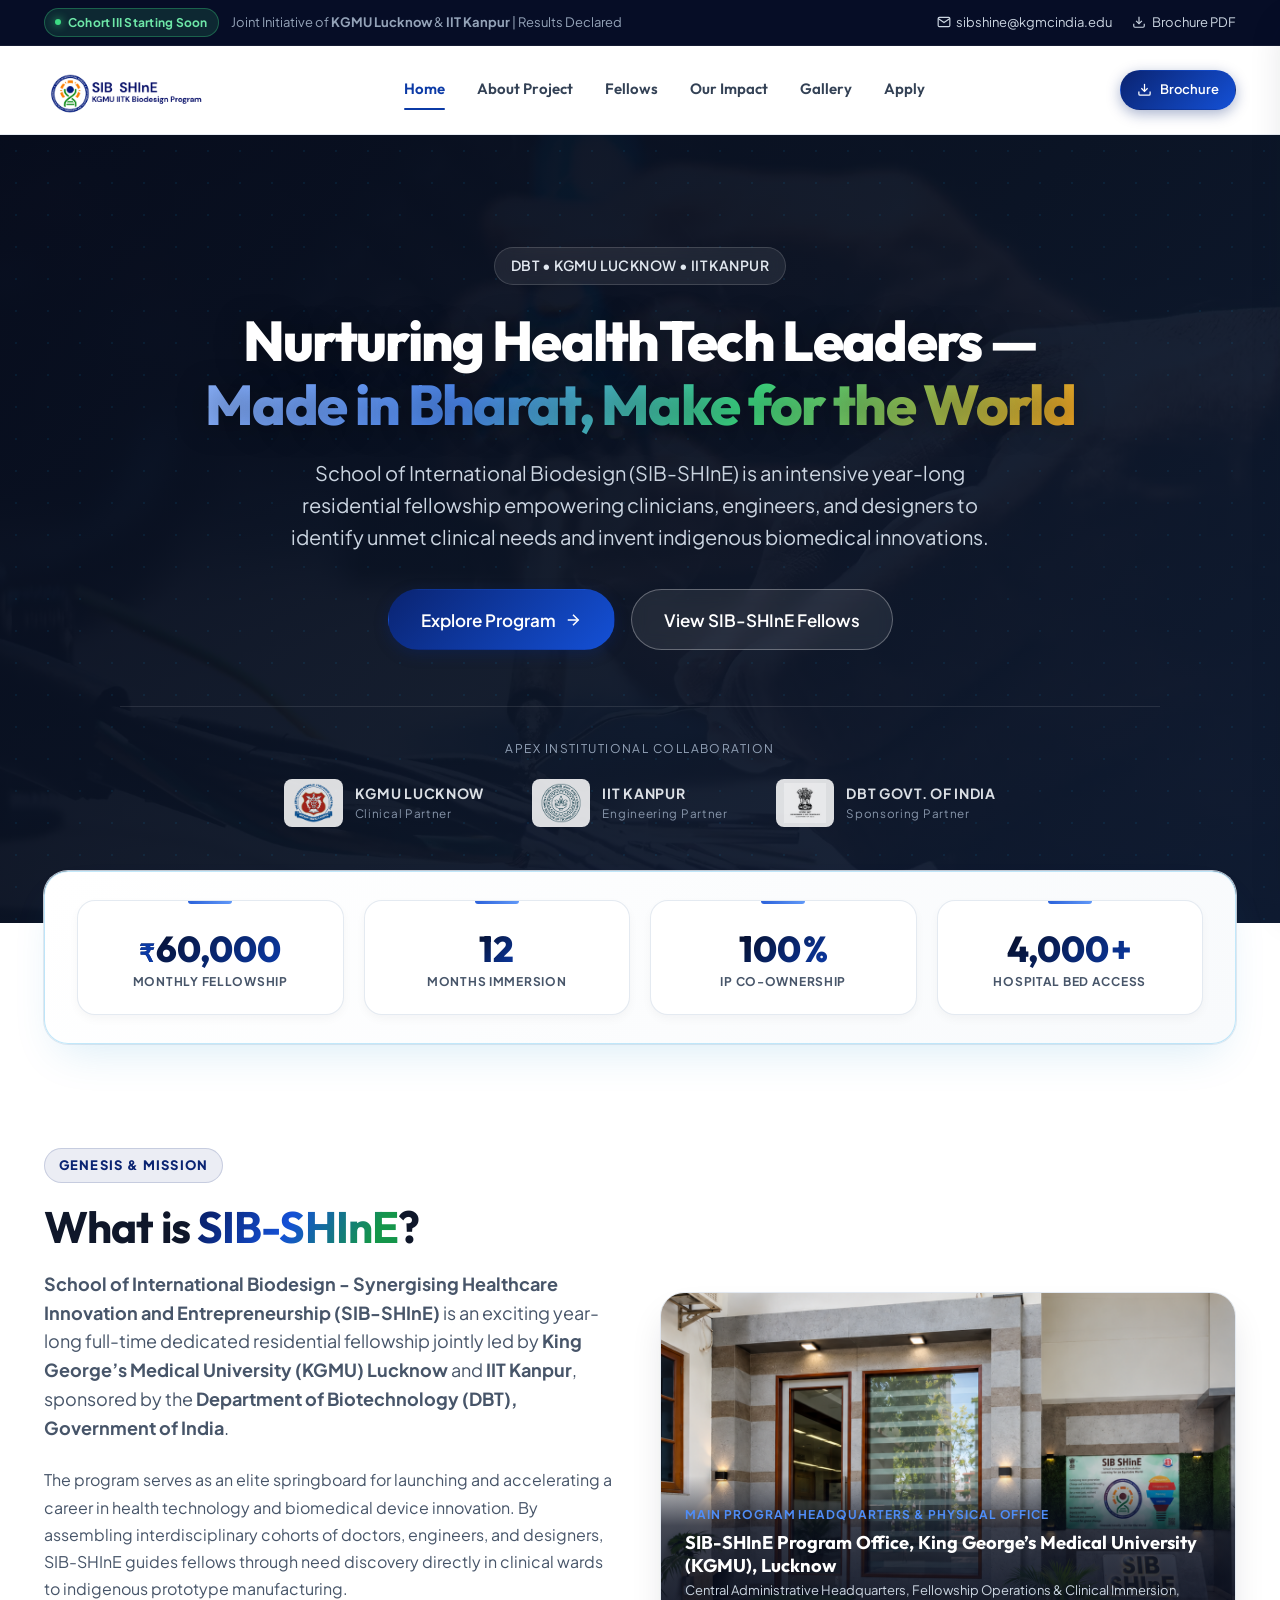
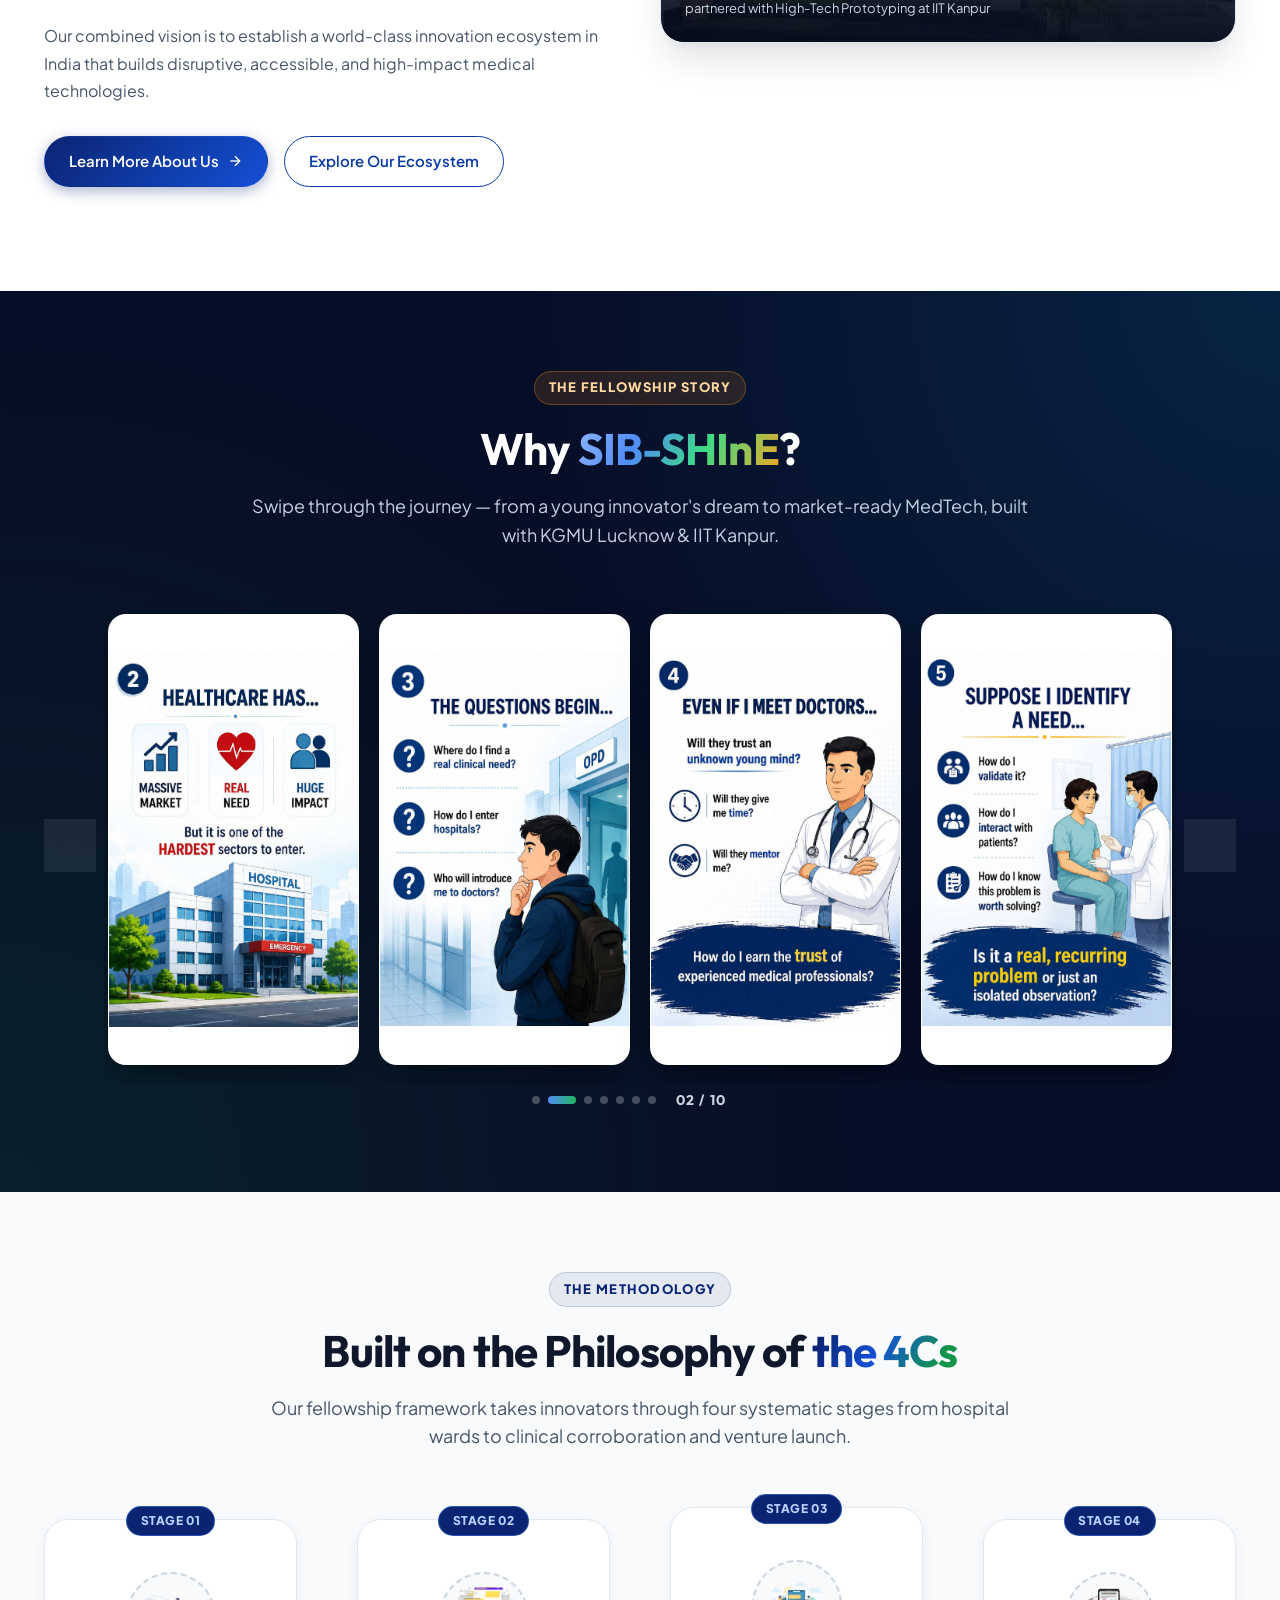
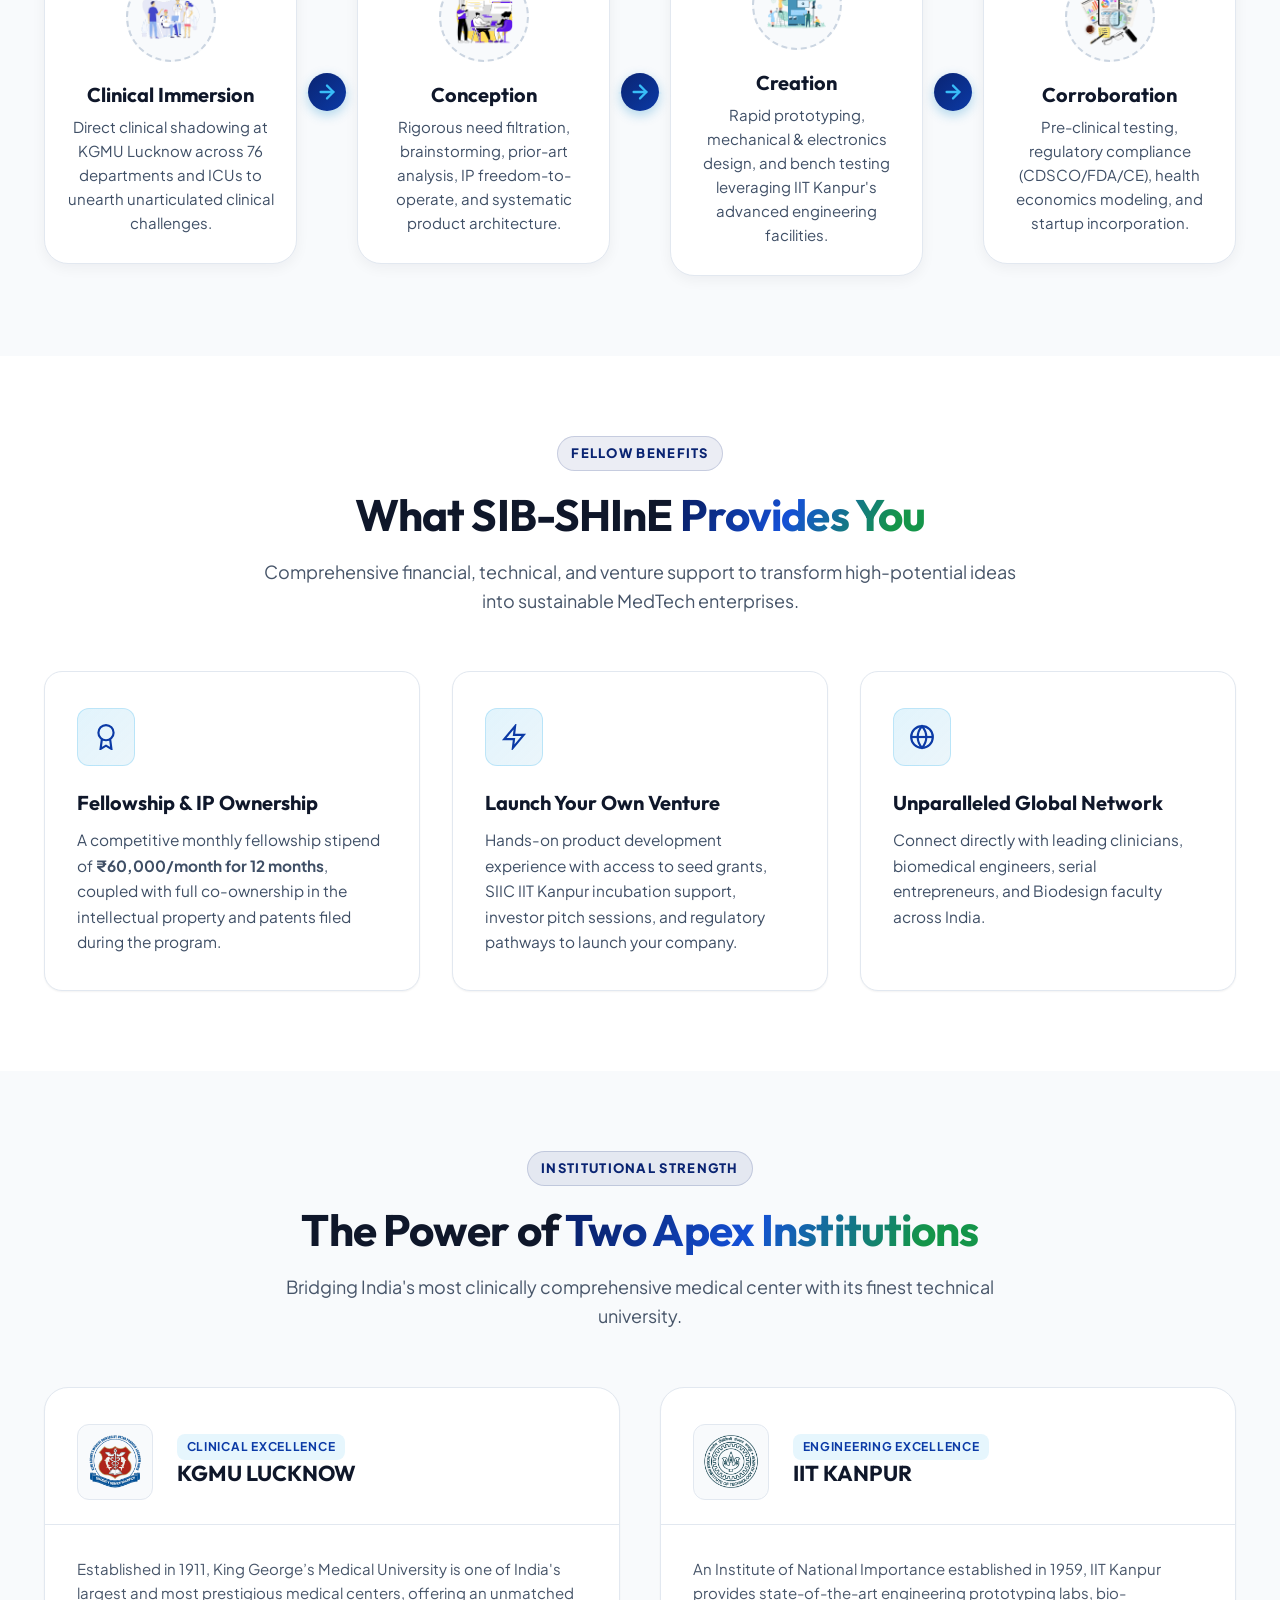
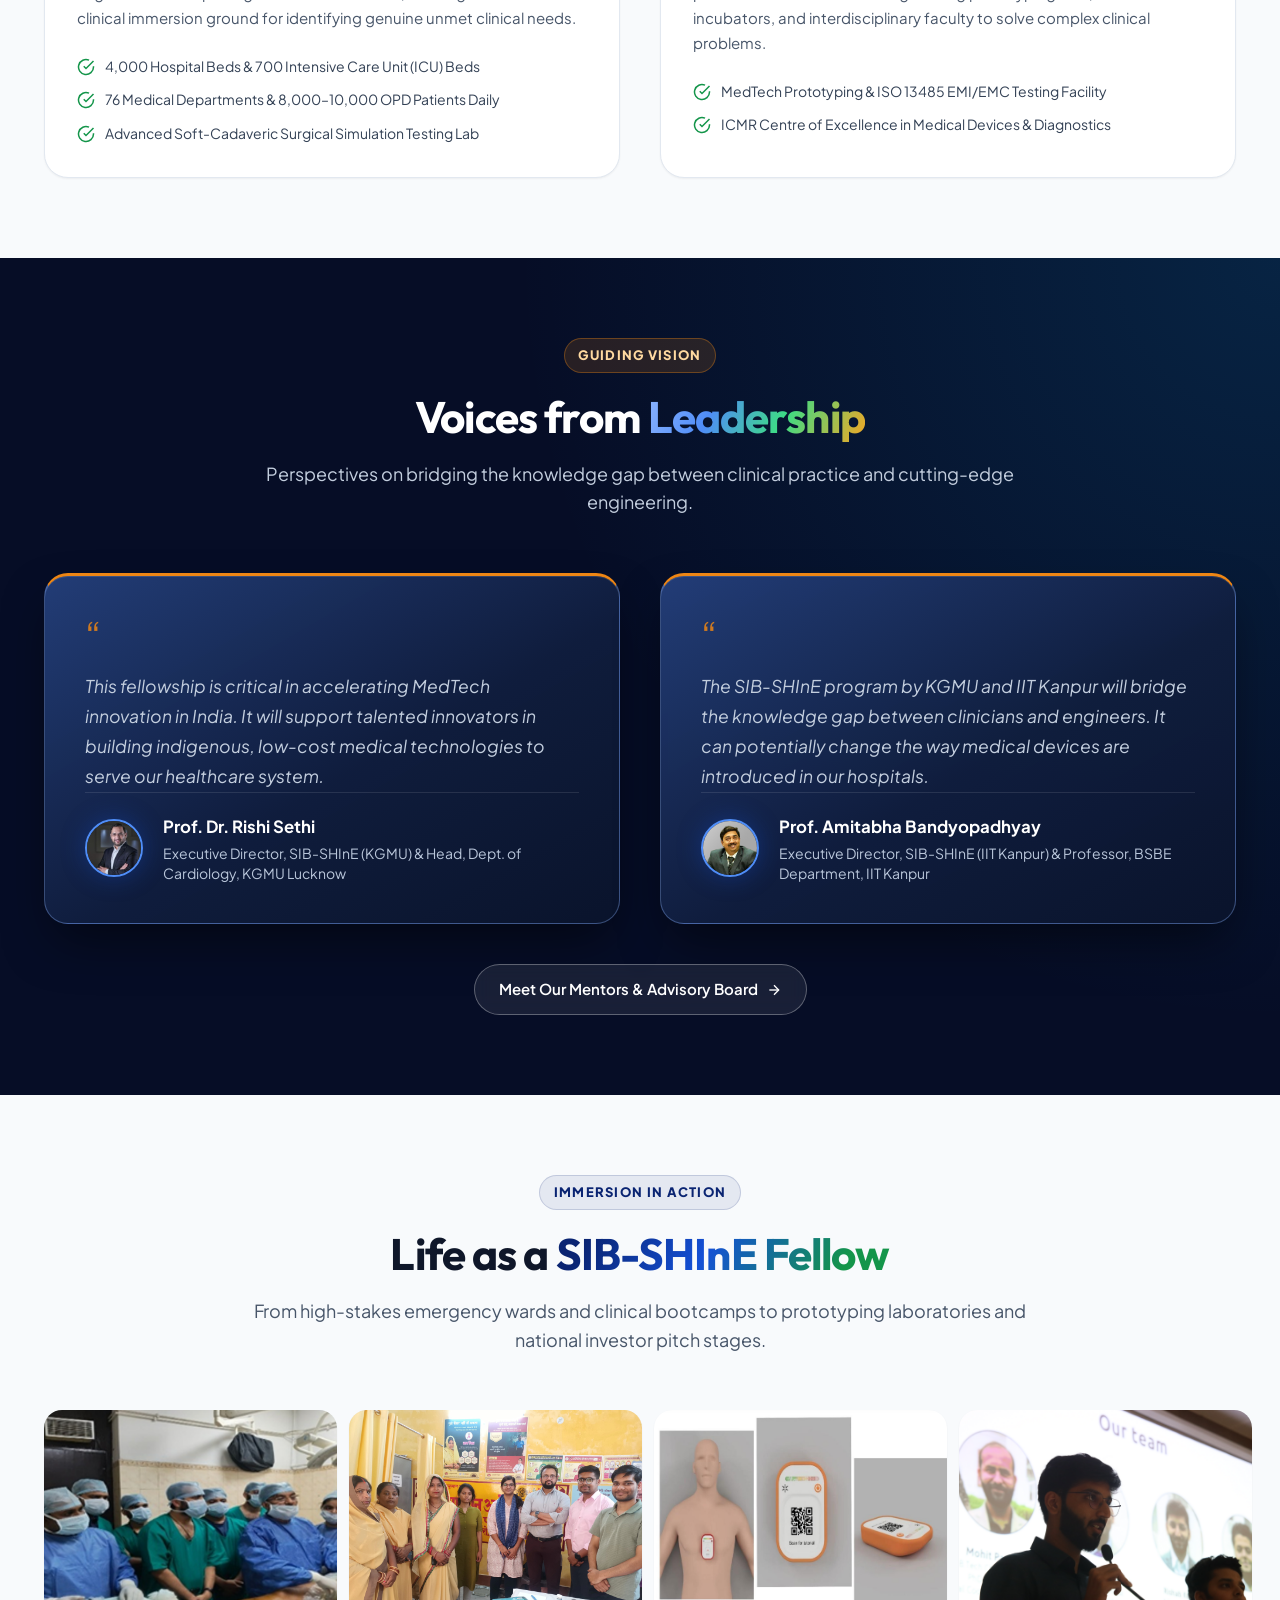
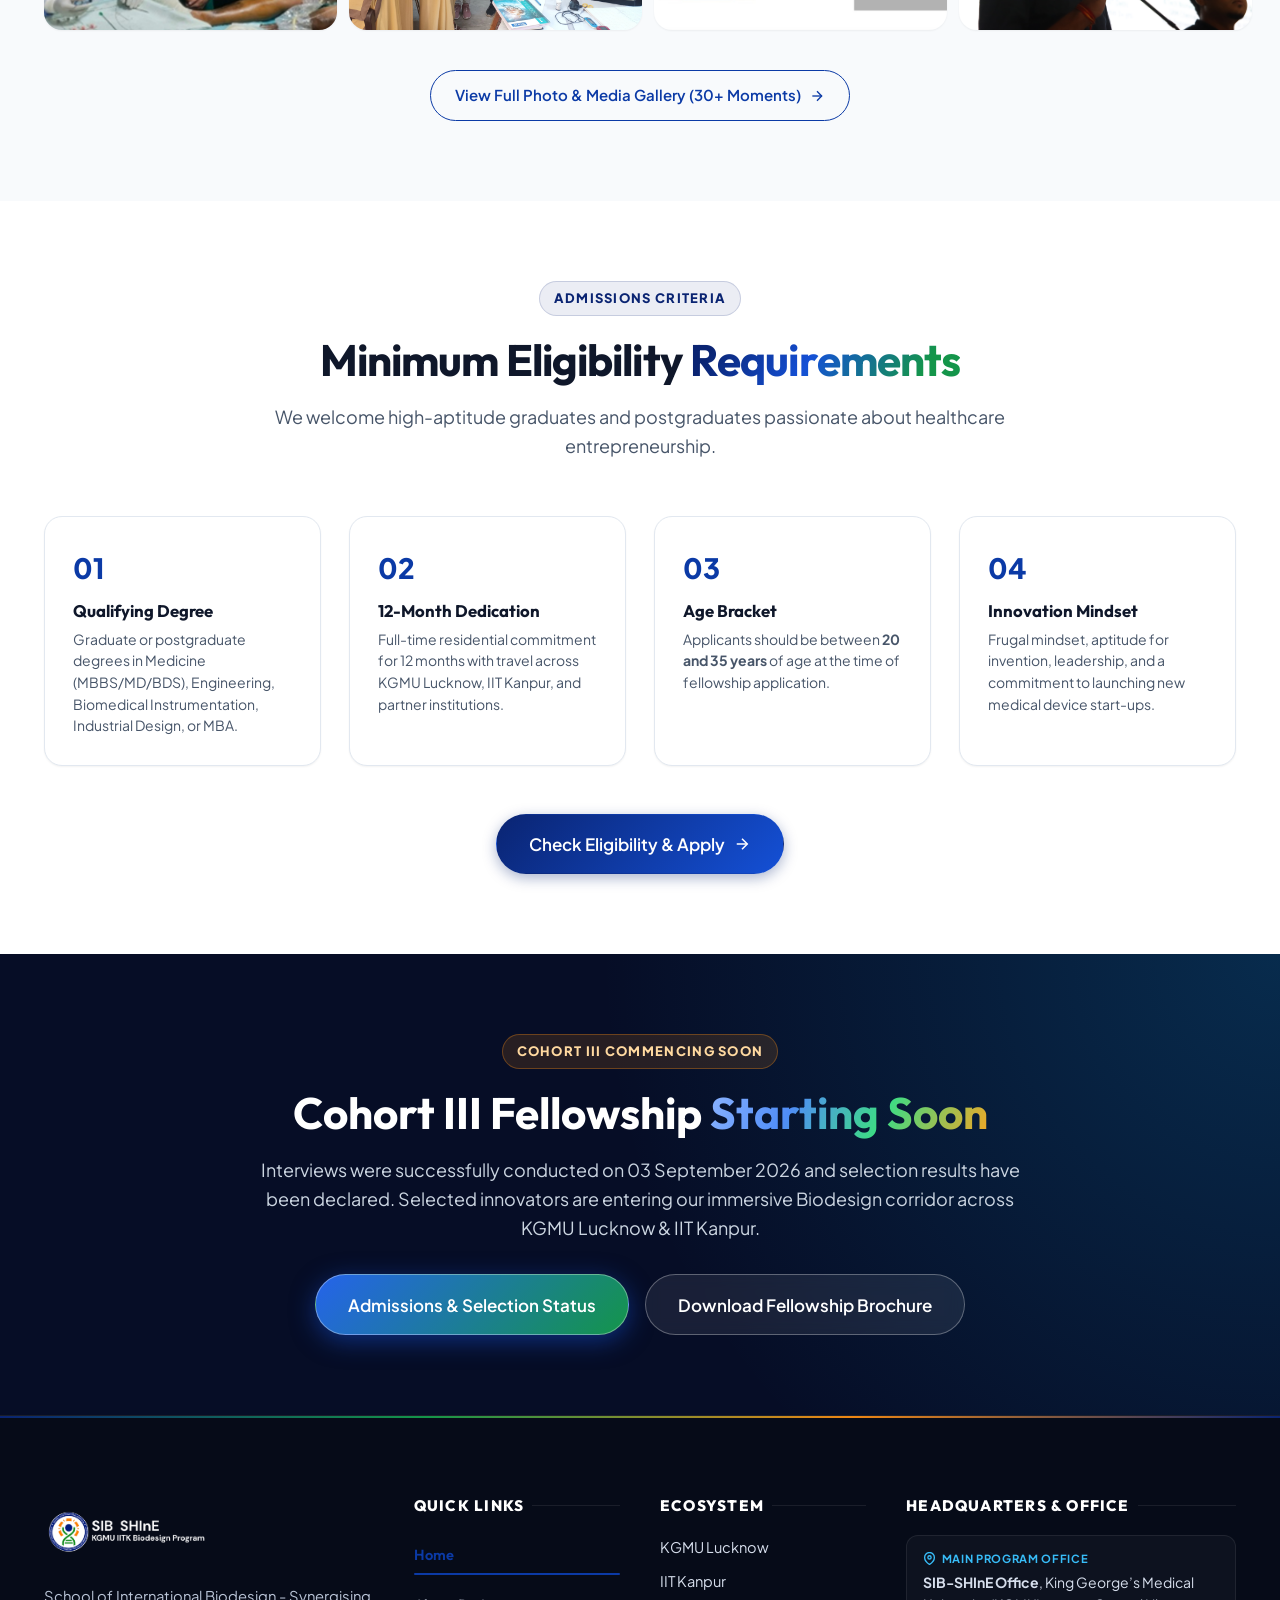
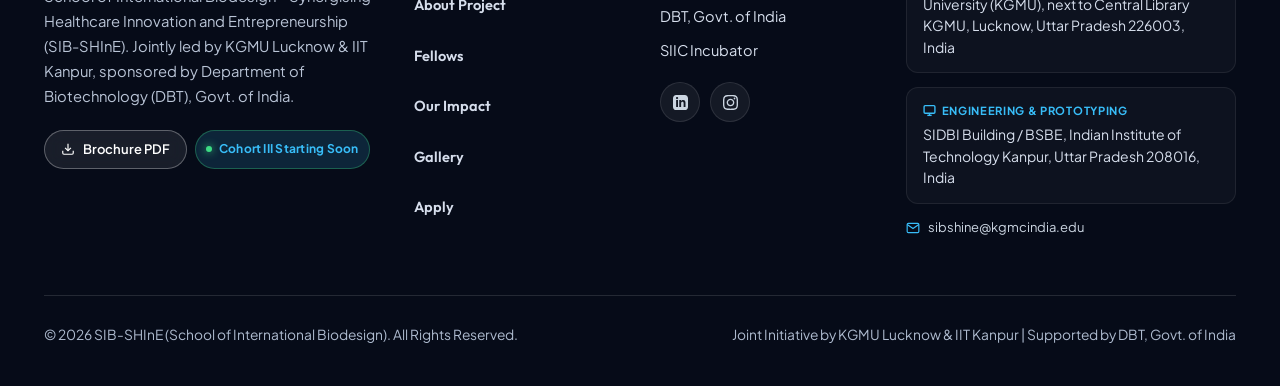
==== index.html @ 3078a15c "SIB-SHInE v5: concise single-site version (home, about project, fellows, impact, gallery, apply)" ====
<!DOCTYPE html>
<html lang="en">
<head>
  <meta charset="UTF-8">
  <meta http-equiv="X-UA-Compatible" content="IE=edge">
  <meta name="viewport" content="width=device-width, initial-scale=1.0">
  <title>SIB-SHInE | School of International Biodesign - KGMU Lucknow & IIT Kanpur</title>
  <meta name="description" content="SIB-SHInE is a prestigious year-long full-time residential fellowship jointly led by KGMU Lucknow and IIT Kanpur, sponsored by DBT, Govt. of India, nurturing HealthTech innovators.">
  <link rel="icon" type="image/png" href="assets/images/siblogo.png">

  <!-- Stylesheets -->
  <link rel="stylesheet" href="assets/css/main.css">
</head>
<body>

  <!-- Top Notification Bar -->
  <div class="top-notice-bar">
    <div class="container top-notice-content">
      <div style="display: flex; align-items: center; gap: 0.75rem;">
        <span class="badge-live"><span class="badge-pulse"></span> Cohort III Starting Soon</span>
        <span>Joint Initiative of <strong>KGMU Lucknow</strong> & <strong>IIT Kanpur</strong> | Results Declared</span>
      </div>
      <div class="top-notice-links">
        <a href="mailto:sibshine@kgmcindia.edu">
          <svg width="14" height="14" viewBox="0 0 24 24" fill="none" stroke="currentColor" stroke-width="2"><path d="M4 4h16c1.1 0 2 .9 2 2v12c0 1.1-.9 2-2 2H4c-1.1 0-2-.9-2-2V6c0-1.1.9-2 2-2z"></path><polyline points="22,6 12,13 2,6"></polyline></svg>
          sibshine@kgmcindia.edu
        </a>
        <a href="assets/pdf/SIB_Brochure_2nd_cohort.pdf" target="_blank" rel="noopener">
          <svg width="14" height="14" viewBox="0 0 24 24" fill="none" stroke="currentColor" stroke-width="2"><path d="M21 15v4a2 2 0 0 1-2 2H5a2 2 0 0 1-2-2v-4"></path><polyline points="7 10 12 15 17 10"></polyline><line x1="12" y1="15" x2="12" y2="3"></line></svg>
          Brochure PDF
        </a>
      </div>
    </div>
  </div>

  <!-- Main Navigation Header -->
  <header class="header-nav">
    <div class="container navbar">
      <a href="index.html" class="nav-brand">
        <img src="assets/images/siblogo.png" alt="SIB-SHInE Logo" class="logo">
      </a>

      <nav class="nav-menu">
        <a href="index.html" class="nav-link active">Home</a>
        <a href="about.html" class="nav-link">About Project</a>
        <a href="members.html" class="nav-link">Fellows</a>
        <a href="our-impact.html" class="nav-link">Our Impact</a>
        <a href="gallery.html" class="nav-link">Gallery</a>
        <a href="apply.html" class="nav-link">Apply</a>
      </nav>

      <div class="nav-actions">
        <a href="assets/pdf/SIB_Brochure_2nd_cohort.pdf" target="_blank" class="btn btn-primary btn-sm btn-pill">
          <svg width="15" height="15" viewBox="0 0 24 24" fill="none" stroke="currentColor" stroke-width="2"><path d="M21 15v4a2 2 0 0 1-2 2H5a2 2 0 0 1-2-2v-4"></path><polyline points="7 10 12 15 17 10"></polyline><line x1="12" y1="15" x2="12" y2="3"></line></svg>
          Brochure
        </a>
      </div>

      <button class="nav-toggle" aria-label="Toggle navigation menu">
        <svg width="24" height="24" viewBox="0 0 24 24" fill="none" stroke="currentColor" stroke-width="2"><line x1="3" y1="12" x2="21" y2="12"></line><line x1="3" y1="6" x2="21" y2="6"></line><line x1="3" y1="18" x2="21" y2="18"></line></svg>
      </button>
    </div>
  </header>

  <!-- Mobile Drawer Menu -->
  <div class="mobile-menu-overlay"></div>
  <aside class="mobile-drawer">
    <div class="mobile-drawer-header">
      <img src="assets/images/siblogo.png" alt="SIB-SHInE" style="height: 38px;">
      <button class="mobile-drawer-close" aria-label="Close menu">&times;</button>
    </div>
    <div class="mobile-nav-links">
      <a href="index.html" class="nav-link active">Home</a>
      <a href="about.html" class="nav-link">About Project</a>
      <a href="members.html" class="nav-link">Fellows</a>
      <a href="our-impact.html" class="nav-link">Our Impact</a>
      <a href="gallery.html" class="nav-link">Gallery</a>
      <a href="apply.html" class="nav-link">Apply</a>
    </div>
    <div style="margin-top: auto; display: flex; flex-direction: column; gap: 0.75rem;">
      <a href="assets/pdf/SIB_Brochure_2nd_cohort.pdf" target="_blank" class="btn btn-primary btn-pill">
        Download Brochure
      </a>
      <a href="apply.html" class="btn btn-secondary btn-pill">
        Check Eligibility
      </a>
    </div>
  </aside>

  <!-- Hero Section -->
  <section class="hero" style="background-image: url('assets/images/home/home_banner.webp');">
    <div class="hero-pattern"></div>
    <div class="container">
      <div class="hero-inner">
        <div class="hero-badge">
          DBT • KGMU LUCKNOW • IIT KANPUR
        </div>
        <h1 class="hero-title">
          Nurturing HealthTech Leaders — <span class="gradient-text">Made in Bharat, Make for the World</span>
        </h1>
        <p class="hero-desc">
          School of International Biodesign (SIB-SHInE) is an intensive year-long residential fellowship empowering clinicians, engineers, and designers to identify unmet clinical needs and invent indigenous biomedical innovations.
        </p>
        <div class="hero-cta-group">
          <a href="about.html#program" class="btn btn-primary btn-lg btn-pill">
            Explore Program
            <svg width="18" height="18" viewBox="0 0 24 24" fill="none" stroke="currentColor" stroke-width="2"><line x1="5" y1="12" x2="19" y2="12"></line><polyline points="12 5 19 12 12 19"></polyline></svg>
          </a>
          <a href="members.html" class="btn btn-outline-white btn-lg btn-pill">
            View SIB-SHInE Fellows
          </a>
        </div>

        <!-- Institutional Alliance Strip -->
        <div class="hero-partners">
          <div class="hero-partners-label">Apex Institutional Collaboration</div>
          <div class="hero-partners-logos">
            <div class="hero-partner-item">
              <img src="assets/images/home/biodesign_ecosystem/kgmu_lucknow_logo.png" alt="KGMU Lucknow Logo">
              <span>KGMU LUCKNOW<br><small style="color: #94a3b8; font-weight: 400;">Clinical Partner</small></span>
            </div>
            <div class="hero-partner-item">
              <img src="assets/images/home/biodesign_ecosystem/iitk_logo.png" alt="IIT Kanpur Logo">
              <span>IIT KANPUR<br><small style="color: #94a3b8; font-weight: 400;">Engineering Partner</small></span>
            </div>
            <div class="hero-partner-item">
              <img src="assets/images/program/program_partners/dbt.png" alt="DBT Logo">
              <span>DBT GOVT. OF INDIA<br><small style="color: #94a3b8; font-weight: 400;">Sponsoring Partner</small></span>
            </div>
          </div>
        </div>
      </div>
    </div>
  </section>

  <!-- Impact Metrics Strip -->
  <div class="container">
    <div class="impact-strip">
      <div class="impact-grid">
        <div class="impact-item">
          <div class="impact-num">
            <span class="currency">₹</span>
            <span data-count="60000">60,000</span>
          </div>
          <div class="impact-label">Monthly Fellowship</div>
        </div>
        <div class="impact-item">
          <div class="impact-num">
            <span data-count="12">12</span>
          </div>
          <div class="impact-label">Months Immersion</div>
        </div>
        <div class="impact-item">
          <div class="impact-num">
            <span data-count="100">100</span>%
          </div>
          <div class="impact-label">IP Co-Ownership</div>
        </div>
        <div class="impact-item">
          <div class="impact-num">
            <span data-count="4000">4,000</span>+
          </div>
          <div class="impact-label">Hospital Bed Access</div>
        </div>
      </div>
    </div>
  </div>

  <!-- What is SIB-SHInE Section -->
  <section class="section section-lg">
    <div class="container">
      <div class="grid-2" style="align-items: center;">
        <div>
          <span class="section-kicker">Genesis & Mission</span>
          <h2 class="section-title">What is <span class="gradient-text">SIB-SHInE</span>?</h2>
          <p class="section-subtitle" style="margin-bottom: 1.5rem;">
            <strong>School of International Biodesign - Synergising Healthcare Innovation and Entrepreneurship (SIB-SHInE)</strong> is an exciting year-long full-time dedicated residential fellowship jointly led by <strong>King George’s Medical University (KGMU) Lucknow</strong> and <strong>IIT Kanpur</strong>, sponsored by the <strong>Department of Biotechnology (DBT), Government of India</strong>.
          </p>
          <p style="color: var(--text-slate-600); line-height: 1.7; margin-bottom: 1.25rem;">
            The program serves as an elite springboard for launching and accelerating a career in health technology and biomedical device innovation. By assembling interdisciplinary cohorts of doctors, engineers, and designers, SIB-SHInE guides fellows through need discovery directly in clinical wards to indigenous prototype manufacturing.
          </p>
          <p style="color: var(--text-slate-600); line-height: 1.7; margin-bottom: 2rem;">
            Our combined vision is to establish a world-class innovation ecosystem in India that builds disruptive, accessible, and high-impact medical technologies.
          </p>
          <div style="display: flex; gap: 1rem; flex-wrap: wrap;">
            <a href="about.html" class="btn btn-primary btn-pill">
              Learn More About Us
              <svg width="16" height="16" viewBox="0 0 24 24" fill="none" stroke="currentColor" stroke-width="2"><line x1="5" y1="12" x2="19" y2="12"></line><polyline points="12 5 19 12 12 19"></polyline></svg>
            </a>
            <a href="about.html#program" class="btn btn-outline btn-pill">
              Explore Our Ecosystem
            </a>
          </div>
        </div>

        <div>
          <div style="position: relative; border-radius: var(--radius-xl); overflow: hidden; box-shadow: var(--shadow-xl); border: 1px solid var(--border-slate-200);">
            <img src="assets/images/sib shine office front.png" alt="SIB-SHInE Program Office Front View" style="width: 100%; height: auto; object-fit: cover;">
            <div class="genesis-overlay" style="position: absolute; bottom: 0; left: 0; right: 0; padding: 1.5rem; background: linear-gradient(to top, rgba(7, 13, 30, 0.96), rgba(7, 13, 30, 0.7) 70%, transparent); color: #ffffff;">
              <span class="genesis-kicker" style="font-size: 0.75rem; text-transform: uppercase; letter-spacing: 0.08em; color: var(--color-blue-400); font-weight: 700;">Main Program Headquarters & Physical Office</span>
              <h4 class="genesis-title" style="color: #ffffff; font-size: 1.15rem; margin-top: 0.25rem;">SIB-SHInE Program Office, King George’s Medical University (KGMU), Lucknow</h4>
              <p class="genesis-desc" style="color: #cbd5e1; font-size: 0.8125rem; margin-top: 0.25rem; line-height: 1.45;">Central Administrative Headquarters, Fellowship Operations & Clinical Immersion, partnered with High-Tech Prototyping at IIT Kanpur</p>
            </div>
          </div>
        </div>
      </div>
    </div>
  </section>

  <!-- Why SIB-SHInE Story Slider -->
  <section class="section section-dark why-slider-section" style="background-image: radial-gradient(circle at bottom left, rgba(20, 149, 74, 0.14), transparent 55%), radial-gradient(circle at top right, rgba(14, 165, 233, 0.15), transparent 50%);">
    <div class="container">
      <div class="section-header">
        <span class="section-kicker">The Fellowship Story</span>
        <h2 class="section-title" style="color: #ffffff;">Why <span class="gradient-text">SIB-SHInE</span>?</h2>
        <p class="section-subtitle">
          Swipe through the journey — from a young innovator's dream to market-ready MedTech, built with KGMU Lucknow & IIT Kanpur.
        </p>
      </div>

      <div class="why-slider" id="whySlider" tabindex="0" aria-label="Why SIB-SHInE story slider. Use left and right arrow keys to navigate.">
        <button class="why-nav why-prev" type="button" aria-label="Previous slides">
          <svg width="20" height="20" viewBox="0 0 24 24" fill="none" stroke="currentColor" stroke-width="2.5" stroke-linecap="round" stroke-linejoin="round"><polyline points="15 18 9 12 15 6"></polyline></svg>
        </button>

        <div class="why-viewport">
          <div class="why-track">
            <article class="why-slide"><div class="why-card"><img src="linkedin-post-images/page-01.jpg" alt="Why SIB-SHInE — story slide 1" loading="eager"></div></article>
            <article class="why-slide"><div class="why-card"><img src="linkedin-post-images/page-02.jpg" alt="Why SIB-SHInE — story slide 2" loading="eager"></div></article>
            <article class="why-slide"><div class="why-card"><img src="linkedin-post-images/page-03.jpg" alt="Why SIB-SHInE — story slide 3" loading="eager"></div></article>
            <article class="why-slide"><div class="why-card"><img src="linkedin-post-images/page-04.jpg" alt="Why SIB-SHInE — story slide 4" loading="eager"></div></article>
            <article class="why-slide"><div class="why-card"><img src="linkedin-post-images/page-05.jpg" alt="Why SIB-SHInE — story slide 5" loading="lazy"></div></article>
            <article class="why-slide"><div class="why-card"><img src="linkedin-post-images/page-06.jpg" alt="Why SIB-SHInE — story slide 6" loading="lazy"></div></article>
            <article class="why-slide"><div class="why-card"><img src="linkedin-post-images/page-07.jpg" alt="Why SIB-SHInE — story slide 7" loading="lazy"></div></article>
            <article class="why-slide"><div class="why-card"><img src="linkedin-post-images/page-08.jpg" alt="Why SIB-SHInE — story slide 8" loading="lazy"></div></article>
            <article class="why-slide"><div class="why-card"><img src="linkedin-post-images/page-09.jpg" alt="Why SIB-SHInE — story slide 9" loading="lazy"></div></article>
            <article class="why-slide"><div class="why-card"><img src="linkedin-post-images/page-10.jpg" alt="Why SIB-SHInE — story slide 10" loading="lazy"></div></article>
          </div>
        </div>

        <button class="why-nav why-next" type="button" aria-label="Next slides">
          <svg width="20" height="20" viewBox="0 0 24 24" fill="none" stroke="currentColor" stroke-width="2.5" stroke-linecap="round" stroke-linejoin="round"><polyline points="9 18 15 12 9 6"></polyline></svg>
        </button>
      </div>

      <div class="why-controls">
        <div class="why-dots" id="whyDots" role="tablist" aria-label="Slider pages"></div>
        <div class="why-counter" id="whyCounter" aria-live="polite">01 / 10</div>
      </div>
    </div>
  </section>

  <!-- The 4Cs Biodesign Philosophy Section -->
  <section class="section section-slate">
    <div class="container">
      <div class="section-header">
        <span class="section-kicker">The Methodology</span>
        <h2 class="section-title">Built on the Philosophy of <span class="gradient-text">the 4Cs</span></h2>
        <p class="section-subtitle">
          Our fellowship framework takes innovators through four systematic stages from hospital wards to clinical corroboration and venture launch.
        </p>
      </div>

      <div class="process-flow-track">
        <!-- 1. Clinical Immersion -->
        <div class="process-card">
          <div class="process-step-pill">STAGE 01</div>
          <div class="process-icon-wrap">
            <img src="assets/images/home/philosophy/clinical_immersion.png" alt="Clinical Immersion Icon">
          </div>
          <h3 class="process-name">Clinical Immersion</h3>
          <p class="process-desc">
            Direct clinical shadowing at KGMU Lucknow across 76 departments and ICUs to unearth unarticulated clinical challenges.
          </p>
        </div>

        <!-- Flow Connector 1 -> 2 -->
        <div class="process-flow-arrow" aria-hidden="true">
          <div class="flow-arrow-circle">
            <svg width="22" height="22" viewBox="0 0 24 24" fill="none" stroke="currentColor" stroke-width="2.5" stroke-linecap="round" stroke-linejoin="round">
              <line x1="5" y1="12" x2="19" y2="12"></line>
              <polyline points="12 5 19 12 12 19"></polyline>
            </svg>
          </div>
          <span class="flow-pulse-line"></span>
        </div>

        <!-- 2. Conception -->
        <div class="process-card">
          <div class="process-step-pill">STAGE 02</div>
          <div class="process-icon-wrap">
            <img src="assets/images/home/philosophy/conception.png" alt="Conception Icon">
          </div>
          <h3 class="process-name">Conception</h3>
          <p class="process-desc">
            Rigorous need filtration, brainstorming, prior-art analysis, IP freedom-to-operate, and systematic product architecture.
          </p>
        </div>

        <!-- Flow Connector 2 -> 3 -->
        <div class="process-flow-arrow" aria-hidden="true">
          <div class="flow-arrow-circle">
            <svg width="22" height="22" viewBox="0 0 24 24" fill="none" stroke="currentColor" stroke-width="2.5" stroke-linecap="round" stroke-linejoin="round">
              <line x1="5" y1="12" x2="19" y2="12"></line>
              <polyline points="12 5 19 12 12 19"></polyline>
            </svg>
          </div>
          <span class="flow-pulse-line"></span>
        </div>

        <!-- 3. Creation -->
        <div class="process-card">
          <div class="process-step-pill">STAGE 03</div>
          <div class="process-icon-wrap">
            <img src="assets/images/home/philosophy/creation.png" alt="Creation Icon">
          </div>
          <h3 class="process-name">Creation</h3>
          <p class="process-desc">
            Rapid prototyping, mechanical & electronics design, and bench testing leveraging IIT Kanpur's advanced engineering facilities.
          </p>
        </div>

        <!-- Flow Connector 3 -> 4 -->
        <div class="process-flow-arrow" aria-hidden="true">
          <div class="flow-arrow-circle">
            <svg width="22" height="22" viewBox="0 0 24 24" fill="none" stroke="currentColor" stroke-width="2.5" stroke-linecap="round" stroke-linejoin="round">
              <line x1="5" y1="12" x2="19" y2="12"></line>
              <polyline points="12 5 19 12 12 19"></polyline>
            </svg>
          </div>
          <span class="flow-pulse-line"></span>
        </div>

        <!-- 4. Corroboration -->
        <div class="process-card">
          <div class="process-step-pill">STAGE 04</div>
          <div class="process-icon-wrap">
            <img src="assets/images/home/philosophy/corroboration.png" alt="Corroboration Icon">
          </div>
          <h3 class="process-name">Corroboration</h3>
          <p class="process-desc">
            Pre-clinical testing, regulatory compliance (CDSCO/FDA/CE), health economics modeling, and startup incorporation.
          </p>
        </div>
      </div>
    </div>
  </section>

  <!-- What SIB-SHInE Provides Section -->
  <section class="section">
    <div class="container">
      <div class="section-header">
        <span class="section-kicker">Fellow Benefits</span>
        <h2 class="section-title">What SIB-SHInE <span class="gradient-text">Provides You</span></h2>
        <p class="section-subtitle">
          Comprehensive financial, technical, and venture support to transform high-potential ideas into sustainable MedTech enterprises.
        </p>
      </div>

      <div class="grid-3">
        <div class="feature-card">
          <div class="card-icon-box">
            <svg width="26" height="26" viewBox="0 0 24 24" fill="none" stroke="currentColor" stroke-width="2"><circle cx="12" cy="8" r="7"></circle><polyline points="8.21 13.89 7 23 12 20 17 23 15.79 13.88"></polyline></svg>
          </div>
          <h3 class="card-title">Fellowship & IP Ownership</h3>
          <p class="card-desc">
            A competitive monthly fellowship stipend of <strong>₹60,000/month for 12 months</strong>, coupled with full co-ownership in the intellectual property and patents filed during the program.
          </p>
        </div>

        <div class="feature-card">
          <div class="card-icon-box">
            <svg width="26" height="26" viewBox="0 0 24 24" fill="none" stroke="currentColor" stroke-width="2"><polygon points="13 2 3 14 12 14 11 22 21 10 12 10 13 2"></polygon></svg>
          </div>
          <h3 class="card-title">Launch Your Own Venture</h3>
          <p class="card-desc">
            Hands-on product development experience with access to seed grants, SIIC IIT Kanpur incubation support, investor pitch sessions, and regulatory pathways to launch your company.
          </p>
        </div>

        <div class="feature-card">
          <div class="card-icon-box">
            <svg width="26" height="26" viewBox="0 0 24 24" fill="none" stroke="currentColor" stroke-width="2"><circle cx="12" cy="12" r="10"></circle><line x1="2" y1="12" x2="22" y2="12"></line><path d="M12 2a15.3 15.3 0 0 1 4 10 15.3 15.3 0 0 1-4 10 15.3 15.3 0 0 1-4-10 15.3 15.3 0 0 1 4-10z"></path></svg>
          </div>
          <h3 class="card-title">Unparalleled Global Network</h3>
          <p class="card-desc">
            Connect directly with leading clinicians, biomedical engineers, serial entrepreneurs, and Biodesign faculty across India.
          </p>
        </div>
      </div>
    </div>
  </section>

  <!-- Apex Institutional Pillars -->
  <section class="section section-slate">
    <div class="container">
      <div class="section-header">
        <span class="section-kicker">Institutional Strength</span>
        <h2 class="section-title">The Power of <span class="gradient-text">Two Apex Institutions</span></h2>
        <p class="section-subtitle">
          Bridging India's most clinically comprehensive medical center with its finest technical university.
        </p>
      </div>

      <div class="grid-2">
        <!-- KGMU Lucknow Card -->
        <div class="institution-card">
          <div class="institution-header">
            <div class="institution-logo-wrap">
              <img src="assets/images/home/biodesign_ecosystem/kgmu_lucknow_logo.png" alt="KGMU Lucknow Official Logo">
            </div>
            <div class="institution-meta">
              <span class="institution-badge">Clinical Excellence</span>
              <h3>KGMU LUCKNOW</h3>
            </div>
          </div>
          <div class="institution-body">
            <p>
              Established in 1911, King George’s Medical University is one of India's largest and most prestigious medical centers, offering an unmatched clinical immersion ground for identifying genuine unmet clinical needs.
            </p>
            <ul class="institution-highlights">
              <li>
                <svg width="18" height="18" viewBox="0 0 24 24" fill="none" stroke="currentColor" stroke-width="2"><path d="M22 11.08V12a10 10 0 1 1-5.93-9.14"></path><polyline points="22 4 12 14.01 9 11.01"></polyline></svg>
                <span>4,000 Hospital Beds & 700 Intensive Care Unit (ICU) Beds</span>
              </li>
              <li>
                <svg width="18" height="18" viewBox="0 0 24 24" fill="none" stroke="currentColor" stroke-width="2"><path d="M22 11.08V12a10 10 0 1 1-5.93-9.14"></path><polyline points="22 4 12 14.01 9 11.01"></polyline></svg>
                <span>76 Medical Departments & 8,000–10,000 OPD Patients Daily</span>
              </li>
              <li>
                <svg width="18" height="18" viewBox="0 0 24 24" fill="none" stroke="currentColor" stroke-width="2"><path d="M22 11.08V12a10 10 0 1 1-5.93-9.14"></path><polyline points="22 4 12 14.01 9 11.01"></polyline></svg>
                <span>Advanced Soft-Cadaveric Surgical Simulation Testing Lab</span>
              </li>
            </ul>
          </div>
        </div>

        <!-- IIT Kanpur Card -->
        <div class="institution-card">
          <div class="institution-header">
            <div class="institution-logo-wrap">
              <img src="assets/images/home/biodesign_ecosystem/iitk_logo.png" alt="IIT Kanpur Official Logo">
            </div>
            <div class="institution-meta">
              <span class="institution-badge">Engineering Excellence</span>
              <h3>IIT KANPUR</h3>
            </div>
          </div>
          <div class="institution-body">
            <p>
              An Institute of National Importance established in 1959, IIT Kanpur provides state-of-the-art engineering prototyping labs, bio-incubators, and interdisciplinary faculty to solve complex clinical problems.
            </p>
            <ul class="institution-highlights">
              <li>
                <svg width="18" height="18" viewBox="0 0 24 24" fill="none" stroke="currentColor" stroke-width="2"><path d="M22 11.08V12a10 10 0 1 1-5.93-9.14"></path><polyline points="22 4 12 14.01 9 11.01"></polyline></svg>
                <span>MedTech Prototyping & ISO 13485 EMI/EMC Testing Facility</span>
              </li>
              <li>
                <svg width="18" height="18" viewBox="0 0 24 24" fill="none" stroke="currentColor" stroke-width="2"><path d="M22 11.08V12a10 10 0 1 1-5.93-9.14"></path><polyline points="22 4 12 14.01 9 11.01"></polyline></svg>
                <span>ICMR Centre of Excellence in Medical Devices & Diagnostics</span>
              </li>
            </ul>
          </div>
        </div>
      </div>
    </div>
  </section>

  <!-- Voices from Leadership Section -->
  <section class="section section-dark" style="background-image: radial-gradient(circle at top right, rgba(14, 165, 233, 0.15), transparent 50%);">
    <div class="container">
      <div class="section-header">
        <span class="section-kicker">Guiding Vision</span>
        <h2 class="section-title" style="color: #ffffff;">Voices from <span class="gradient-text">Leadership</span></h2>
        <p class="section-subtitle">
          Perspectives on bridging the knowledge gap between clinical practice and cutting-edge engineering.
        </p>
      </div>

      <div class="grid-2">
        <!-- Quote 1: Prof. Rishi Sethi -->
        <div class="quote-card">
          <div>
            <div class="quote-icon">“</div>
            <p class="quote-text">
              This fellowship is critical in accelerating MedTech innovation in India. It will support talented innovators in building indigenous, low-cost medical technologies to serve our healthcare system.
            </p>
          </div>
          <div class="quote-author-wrap">
            <img src="assets/images/people/rishi-sethi.jpeg" alt="Prof. Dr. Rishi Sethi" class="quote-avatar">
            <div>
              <div class="quote-author-name">Prof. Dr. Rishi Sethi</div>
              <div class="quote-author-role">Executive Director, SIB-SHInE (KGMU) & Head, Dept. of Cardiology, KGMU Lucknow</div>
            </div>
          </div>
        </div>

        <!-- Quote 2: Prof. Amitabha Bandyopadhyay -->
        <div class="quote-card">
          <div>
            <div class="quote-icon">“</div>
            <p class="quote-text">
              The SIB-SHInE program by KGMU and IIT Kanpur will bridge the knowledge gap between clinicians and engineers. It can potentially change the way medical devices are introduced in our hospitals.
            </p>
          </div>
          <div class="quote-author-wrap">
            <img src="assets/images/people/amitabha-b.jpg" alt="Prof. Amitabha Bandyopadhyay" class="quote-avatar">
            <div>
              <div class="quote-author-name">Prof. Amitabha Bandyopadhyay</div>
              <div class="quote-author-role">Executive Director, SIB-SHInE (IIT Kanpur) & Professor, BSBE Department, IIT Kanpur</div>
            </div>
          </div>
        </div>
      </div>

      <div style="text-align: center; margin-top: 2.5rem;">
        <a href="about.html#people" class="btn btn-outline-white btn-pill">
          Meet Our Mentors & Advisory Board
          <svg width="16" height="16" viewBox="0 0 24 24" fill="none" stroke="currentColor" stroke-width="2"><line x1="5" y1="12" x2="19" y2="12"></line><polyline points="12 5 19 12 12 19"></polyline></svg>
        </a>
      </div>
    </div>
  </section>

  <!-- Photo & Media Gallery Strip -->
  <section class="section section-slate">
    <div class="container">
      <div class="section-header">
        <span class="section-kicker">Immersion in Action</span>
        <h2 class="section-title">Life as a <span class="gradient-text">SIB-SHInE Fellow</span></h2>
        <p class="section-subtitle">
          From high-stakes emergency wards and clinical bootcamps to prototyping laboratories and national investor pitch stages.
        </p>
      </div>

      <div class="grid-4 home-gallery" style="margin-bottom: 2.5rem;">
        <div class="gallery-item" style="height: 220px;">
          <img src="assets/images/gallery/clinical-immersions-kgmu/kgmu-1.png" alt="Clinical Immersion at KGMU">
          <div class="gallery-item-caption">
            <span class="gallery-item-tag">Clinical Immersion</span>
            <div class="gallery-item-title">KGMU Clinical Shadowing</div>
          </div>
        </div>

        <div class="gallery-item" style="height: 220px;">
          <img src="assets/images/gallery/rural-healthcare-expansion/rural-1.jpeg" alt="Rural Healthcare Immersion">
          <div class="gallery-item-caption">
            <span class="gallery-item-tag">Field Immersion</span>
            <div class="gallery-item-title">Rural & Community Health</div>
          </div>
        </div>

        <div class="gallery-item" style="height: 220px;">
          <img src="assets/images/gallery/prototype-images/prototype-1.jpg" alt="Bioengineering Workshop at IITK">
          <div class="gallery-item-caption">
            <span class="gallery-item-tag">Prototyping</span>
            <div class="gallery-item-title">IIT Kanpur Engineering Labs</div>
          </div>
        </div>

        <div class="gallery-item" style="height: 220px;">
          <img src="assets/images/gallery/fellows-presentors/fellow-1.JPG" alt="Pitching & National Recognition">
          <div class="gallery-item-caption">
            <span class="gallery-item-tag">Recognition</span>
            <div class="gallery-item-title">Investor & DBT Pitches</div>
          </div>
        </div>
      </div>

      <div style="text-align: center;">
        <a href="gallery.html" class="btn btn-outline btn-pill">
          View Full Photo & Media Gallery (30+ Moments)
          <svg width="16" height="16" viewBox="0 0 24 24" fill="none" stroke="currentColor" stroke-width="2"><line x1="5" y1="12" x2="19" y2="12"></line><polyline points="12 5 19 12 12 19"></polyline></svg>
        </a>
      </div>
    </div>
  </section>

  <!-- Minimum Eligibility Snapshot -->
  <section class="section">
    <div class="container">
      <div class="section-header">
        <span class="section-kicker">Admissions Criteria</span>
        <h2 class="section-title">Minimum Eligibility <span class="gradient-text">Requirements</span></h2>
        <p class="section-subtitle">
          We welcome high-aptitude graduates and postgraduates passionate about healthcare entrepreneurship.
        </p>
      </div>

      <div class="grid-4">
        <div class="feature-card" style="padding: 1.75rem;">
          <div style="font-size: 1.75rem; font-weight: 800; color: var(--color-blue-600); margin-bottom: 0.5rem;">01</div>
          <h4 style="font-size: 1.05rem; margin-bottom: 0.5rem;">Qualifying Degree</h4>
          <p style="font-size: 0.875rem; color: var(--text-slate-600); line-height: 1.55;">
            Graduate or postgraduate degrees in Medicine (MBBS/MD/BDS), Engineering, Biomedical Instrumentation, Industrial Design, or MBA.
          </p>
        </div>

        <div class="feature-card" style="padding: 1.75rem;">
          <div style="font-size: 1.75rem; font-weight: 800; color: var(--color-blue-600); margin-bottom: 0.5rem;">02</div>
          <h4 style="font-size: 1.05rem; margin-bottom: 0.5rem;">12-Month Dedication</h4>
          <p style="font-size: 0.875rem; color: var(--text-slate-600); line-height: 1.55;">
            Full-time residential commitment for 12 months with travel across KGMU Lucknow, IIT Kanpur, and partner institutions.
          </p>
        </div>

        <div class="feature-card" style="padding: 1.75rem;">
          <div style="font-size: 1.75rem; font-weight: 800; color: var(--color-blue-600); margin-bottom: 0.5rem;">03</div>
          <h4 style="font-size: 1.05rem; margin-bottom: 0.5rem;">Age Bracket</h4>
          <p style="font-size: 0.875rem; color: var(--text-slate-600); line-height: 1.55;">
            Applicants should be between <strong>20 and 35 years</strong> of age at the time of fellowship application.
          </p>
        </div>

        <div class="feature-card" style="padding: 1.75rem;">
          <div style="font-size: 1.75rem; font-weight: 800; color: var(--color-blue-600); margin-bottom: 0.5rem;">04</div>
          <h4 style="font-size: 1.05rem; margin-bottom: 0.5rem;">Innovation Mindset</h4>
          <p style="font-size: 0.875rem; color: var(--text-slate-600); line-height: 1.55;">
            Frugal mindset, aptitude for invention, leadership, and a commitment to launching new medical device start-ups.
          </p>
        </div>
      </div>

      <div style="text-align: center; margin-top: 3rem;">
        <a href="apply.html" class="btn btn-primary btn-lg btn-pill">
          Check Eligibility & Apply
          <svg width="18" height="18" viewBox="0 0 24 24" fill="none" stroke="currentColor" stroke-width="2"><line x1="5" y1="12" x2="19" y2="12"></line><polyline points="12 5 19 12 12 19"></polyline></svg>
        </a>
      </div>
    </div>
  </section>

  <!-- CTA Banner -->
  <section class="section section-dark" style="background-image: radial-gradient(circle at top right, rgba(14, 165, 233, 0.2), transparent 50%);">
    <div class="container" style="text-align: center; max-width: 840px;">
      <span class="section-kicker">Cohort III Commencing Soon</span>
      <h2 style="font-size: clamp(2rem, 3.5vw, 2.75rem); margin-bottom: 1rem; color: #ffffff;">
        Cohort III Fellowship <span class="gradient-text">Starting Soon</span>
      </h2>
      <p style="color: #cbd5e1; font-size: 1.125rem; margin-bottom: 2rem; line-height: 1.6;">
        Interviews were successfully conducted on 03 September 2026 and selection results have been declared. Selected innovators are entering our immersive Biodesign corridor across KGMU Lucknow & IIT Kanpur.
      </p>
      <div style="display: flex; gap: 1rem; justify-content: center; flex-wrap: wrap;">
        <a href="apply.html" class="btn btn-primary btn-lg btn-pill">
          Admissions & Selection Status
        </a>
        <a href="assets/pdf/SIB_Brochure_2nd_cohort.pdf" target="_blank" class="btn btn-outline-white btn-lg btn-pill">
          Download Fellowship Brochure
        </a>
      </div>
    </div>
  </section>

  <!-- Institutional Footer -->
  <footer class="footer">
    <div class="container">
      <div class="footer-top">
        <div class="footer-brand">
          <img src="assets/images/SIB SHInEwhite logo.png" alt="SIB-SHInE Logo" class="logo logo-white">
          <p>
            School of International Biodesign - Synergising Healthcare Innovation and Entrepreneurship (SIB-SHInE). Jointly led by KGMU Lucknow & IIT Kanpur, sponsored by Department of Biotechnology (DBT), Govt. of India.
          </p>
          <div style="display: flex; gap: 0.5rem; flex-wrap: wrap;">
            <a href="assets/pdf/SIB_Brochure_2nd_cohort.pdf" target="_blank" class="btn btn-outline-white btn-sm btn-pill">
              <svg width="14" height="14" viewBox="0 0 24 24" fill="none" stroke="currentColor" stroke-width="2"><path d="M21 15v4a2 2 0 0 1-2 2H5a2 2 0 0 1-2-2v-4"></path><polyline points="7 10 12 15 17 10"></polyline><line x1="12" y1="15" x2="12" y2="3"></line></svg>
              Brochure PDF
            </a>
            <span class="badge-live" style="background: rgba(56, 189, 248, 0.15); color: #38bdf8;">
              <span class="badge-pulse"></span> Cohort III Starting Soon
            </span>
          </div>
        </div>

        <div>
          <h4 class="footer-heading">Quick Links</h4>
          <div class="footer-links">
            <a href="index.html" class="nav-link">Home</a>
            <a href="about.html" class="nav-link">About Project</a>
            <a href="members.html" class="nav-link">Fellows</a>
            <a href="our-impact.html" class="nav-link">Our Impact</a>
            <a href="gallery.html" class="nav-link">Gallery</a>
            <a href="apply.html" class="nav-link">Apply</a>
          </div>
        </div>

        <div>
          <h4 class="footer-heading">Ecosystem</h4>
          <div class="footer-links">
            <a href="https://www.kgmu.org" target="_blank" rel="noopener">KGMU Lucknow</a>
            <a href="https://www.iitk.ac.in" target="_blank" rel="noopener">IIT Kanpur</a>
            <a href="https://dbt.gov.in" target="_blank" rel="noopener">DBT, Govt. of India</a>
            <a href="https://siicincubator.com" target="_blank" rel="noopener">SIIC Incubator</a>
          </div>
          <div class="footer-social-group">
            <a href="https://www.linkedin.com/in/sib-shine-iitk-kgmu-96b577244/" target="_blank" rel="noopener" class="social-btn" aria-label="LinkedIn">
              <svg width="15" height="15" viewBox="0 0 24 24" fill="currentColor"><path d="M19 0h-14c-2.761 0-5 2.239-5 5v14c0 2.761 2.239 5 5 5h14c2.762 0 5-2.239 5-5v-14c0-2.761-2.238-5-5-5zm-11 19h-3v-11h3v11zm-1.5-12.268c-.966 0-1.75-.79-1.75-1.764s.784-1.764 1.75-1.764 1.75.79 1.75 1.764-.783 1.764-1.75 1.764zm13.5 12.268h-3v-5.604c0-3.368-4-3.113-4 0v5.604h-3v-11h3v1.765c1.396-2.586 7-2.777 7 2.476v6.759z"/></svg>
            </a>
            <a href="https://www.instagram.com/sibshine_iitk_kgmu/" target="_blank" rel="noopener" class="social-btn" aria-label="Instagram">
              <svg width="15" height="15" viewBox="0 0 24 24" fill="currentColor"><path d="M12 2.163c3.204 0 3.584.012 4.85.07 3.252.148 4.771 1.691 4.919 4.919.058 1.265.069 1.645.069 4.849 0 3.205-.012 3.584-.069 4.849-.149 3.225-1.664 4.771-4.919 4.919-1.266.058-1.644.07-4.85.07-3.204 0-3.584-.012-4.849-.07-3.26-.149-4.771-1.699-4.919-4.92-.058-1.265-.07-1.644-.07-4.849 0-3.204.013-3.583.07-4.849.149-3.227 1.664-4.771 4.919-4.919 1.266-.057 1.645-.069 4.849-.069zm0-2.163c-3.259 0-3.667.014-4.947.072-4.358.2-6.78 2.618-6.98 6.98-.059 1.281-.073 1.689-.073 4.948 0 3.259.014 3.668.072 4.948.2 4.358 2.618 6.78 6.98 6.98 1.281.058 1.689.072 4.948.072 3.259 0 3.668-.014 4.948-.072 4.354-.2 6.782-2.618 6.979-6.98.059-1.28.073-1.689.073-4.948 0-3.259-.014-3.667-.072-4.947-.196-4.354-2.617-6.78-6.979-6.98-1.281-.059-1.69-.073-4.949-.073zm0 5.838c-3.403 0-6.162 2.759-6.162 6.162s2.759 6.163 6.162 6.163 6.162-2.759 6.162-6.163c0-3.403-2.759-6.162-6.162-6.162zm0 10.162c-2.209 0-4-1.79-4-4 0-2.209 1.791-4 4-4s4 1.791 4 4c0 2.21-1.791 4-4 4zm6.406-11.845c-.796 0-1.441.645-1.441 1.44s.645 1.44 1.441 1.44c.795 0 1.439-.645 1.439-1.44s-.644-1.44-1.439-1.44z"/></svg>
            </a>
          </div>
        </div>

        <div>
          <h4 class="footer-heading">Headquarters & Office</h4>
          <div class="footer-contact-box">
            <div class="office-tag">
              <svg width="13" height="13" viewBox="0 0 24 24" fill="none" stroke="currentColor" stroke-width="2.5"><path d="M21 10c0 7-9 13-9 13s-9-6-9-13a9 9 0 0 1 18 0z"></path><circle cx="12" cy="10" r="3"></circle></svg>
              Main Program Office
            </div>
            <p><strong>SIB-SHInE Office</strong>, King George’s Medical University (KGMU), next to Central Library KGMU, Lucknow, Uttar Pradesh 226003, India</p>
          </div>

          <div class="footer-contact-box">
            <div class="office-tag">
              <svg width="13" height="13" viewBox="0 0 24 24" fill="none" stroke="currentColor" stroke-width="2.5"><rect x="2" y="3" width="20" height="14" rx="2" ry="2"></rect><line x1="8" y1="21" x2="16" y2="21"></line><line x1="12" y1="17" x2="12" y2="21"></line></svg>
              Engineering & Prototyping
            </div>
            <p>SIDBI Building / BSBE, Indian Institute of Technology Kanpur, Uttar Pradesh 208016, India</p>
          </div>

          <div style="margin-top: 0.75rem; display: flex; align-items: center; gap: 0.5rem; font-size: 0.8125rem;">
            <svg width="14" height="14" viewBox="0 0 24 24" fill="none" stroke="#38bdf8" stroke-width="2"><path d="M4 4h16c1.1 0 2 .9 2 2v12c0 1.1-.9 2-2 2H4c-1.1 0-2-.9-2-2V6c0-1.1.9-2 2-2z"></path><polyline points="22,6 12,13 2,6"></polyline></svg>
            <a href="mailto:sibshine@kgmcindia.edu" style="color: #cbd5e1; text-decoration: none;">sibshine@kgmcindia.edu</a>
          </div>
        </div>
      </div>

      <div class="footer-bottom">
        <div>
          © 2026 SIB-SHInE (School of International Biodesign). All Rights Reserved.
        </div>
        <div>
          Joint Initiative by KGMU Lucknow & IIT Kanpur | Supported by DBT, Govt. of India
        </div>
      </div>
    </div>
  </footer>

  <!-- Floating Back to Top Button -->
  <button class="back-to-top" aria-label="Scroll to top">
    <svg width="20" height="20" viewBox="0 0 24 24" fill="none" stroke="currentColor" stroke-width="2"><polyline points="18 15 12 9 6 15"></polyline></svg>
  </button>

  <!-- JavaScript Engine -->
  <script src="assets/js/main.js"></script>
</body>
</html>
---- assets/css/main.css ----
/* ==========================================================================
   SIB-SHInE Design System & Stylesheet
   School of International Biodesign - IIT Kanpur & KGMU Lucknow
   Sponsored by Department of Biotechnology (DBT), Govt. of India
   ========================================================================== */

@import url('https://fonts.googleapis.com/css2?family=Outfit:wght@400;500;600;700;800&family=Plus+Jakarta+Sans:wght@300;400;500;600;700;800&display=swap');

/* --- CSS Variables / Design Tokens --- */
:root {
  --font-heading: 'Outfit', -apple-system, BlinkMacSystemFont, 'Segoe UI', Roboto, sans-serif;
  --font-body: 'Plus Jakarta Sans', -apple-system, BlinkMacSystemFont, 'Segoe UI', Roboto, sans-serif;

  /* Colors — matched to new SIB-SHInE logo (deep navy / biodesign green / sunrise saffron) */
  --color-navy-950: #060d26;
  --color-navy-900: #0a2472;
  --color-navy-800: #10308a;
  --color-navy-700: #1a419f;
  --color-blue-600: #0b3aa6;
  --color-blue-500: #1450d6;
  --color-blue-400: #4f8df7;
  --color-cyan-500: #14954a;
  --color-teal-500: #14954a;
  --color-teal-400: #22b45e;
  --color-amber-500: #ee8614;
  --color-amber-600: #c96a0a;
  --color-brand-green: #14954a;
  --color-brand-saffron: #ee8614;
  --color-brand-navy: #0a2472;

  /* Neutrals */
  --bg-white: #ffffff;
  --bg-slate-50: #f8fafc;
  --bg-slate-100: #f1f5f9;
  --bg-slate-200: #e2e8f0;
  --text-slate-900: #0f172a;
  --text-slate-700: #334155;
  --text-slate-600: #475569;
  --text-slate-500: #64748b;
  --text-slate-400: #94a3b8;
  --border-slate-200: #e2e8f0;
  --border-slate-300: #cbd5e1;

  /* Shadows */
  --shadow-sm: 0 1px 2px 0 rgba(0, 0, 0, 0.05);
  --shadow-md: 0 4px 6px -1px rgba(0, 0, 0, 0.08), 0 2px 4px -2px rgba(0, 0, 0, 0.05);
  --shadow-lg: 0 10px 25px -3px rgba(11, 21, 40, 0.08), 0 4px 6px -4px rgba(11, 21, 40, 0.04);
  --shadow-xl: 0 20px 35px -5px rgba(11, 21, 40, 0.12), 0 8px 10px -6px rgba(11, 21, 40, 0.06);
  --shadow-glow: 0 0 25px rgba(20, 80, 214, 0.35);

  /* Radii */
  --radius-sm: 8px;
  --radius-md: 12px;
  --radius-lg: 18px;
  --radius-xl: 24px;
  --radius-full: 9999px;

  /* Transitions */
  --transition-fast: 0.15s ease;
  --transition-normal: 0.25s cubic-bezier(0.4, 0, 0.2, 1);
  --transition-slow: 0.4s cubic-bezier(0.4, 0, 0.2, 1);
}

/* --- Global Reset & Box Sizing --- */
*, *::before, *::after {
  box-sizing: border-box;
  margin: 0;
  padding: 0;
}

html {
  scroll-behavior: smooth;
  font-size: 16px;
  -webkit-text-size-adjust: 100%;
}

body {
  font-family: var(--font-body);
  color: var(--text-slate-700);
  background-color: var(--bg-white);
  line-height: 1.65;
  -webkit-font-smoothing: antialiased;
  -moz-osx-font-smoothing: grayscale;
  overflow-x: hidden;
}

img {
  max-width: 100%;
  height: auto;
  display: block;
}

a {
  color: var(--color-blue-600);
  text-decoration: none;
  transition: color var(--transition-fast);
}

a:hover {
  color: var(--color-blue-500);
}

h1, h2, h3, h4, h5, h6 {
  font-family: var(--font-heading);
  color: var(--text-slate-900);
  font-weight: 700;
  line-height: 1.25;
}

p {
  margin-bottom: 1rem;
}

p:last-child {
  margin-bottom: 0;
}

ul, ol {
  list-style: none;
}

button, input, select, textarea {
  font-family: inherit;
}

/* --- Container & Layout Utilities --- */
.container {
  width: 100%;
  max-width: 1240px;
  margin-left: auto;
  margin-right: auto;
  padding-left: 1.5rem;
  padding-right: 1.5rem;
}

.container-sm {
  max-width: 900px;
}

.container-lg {
  max-width: 1360px;
}

.section {
  padding: 5rem 0;
  position: relative;
}

.section-sm {
  padding: 3.5rem 0;
}

.section-lg {
  padding: 6.5rem 0;
}

.section-dark {
  background-color: var(--color-navy-950);
  color: #e2e8f0;
}

.section-dark h1, .section-dark h2, .section-dark h3, .section-dark h4 {
  color: #ffffff;
}

.section-dark p {
  color: #c3cede;
}

.section-slate {
  background-color: var(--bg-slate-50);
}

/* --- Typography & Section Headers --- */
.section-header {
  text-align: center;
  max-width: 780px;
  margin: 0 auto 3.5rem auto;
}

.section-header.text-left {
  text-align: left;
  margin-left: 0;
}

.section-kicker {
  display: inline-flex;
  align-items: center;
  gap: 0.5rem;
  font-size: 0.8125rem;
  font-weight: 800;
  text-transform: uppercase;
  letter-spacing: 0.1em;
  color: var(--color-navy-900);
  background-color: rgba(10, 36, 114, 0.08);
  border: 1px solid rgba(10, 36, 114, 0.16);
  padding: 0.35rem 0.85rem;
  border-radius: var(--radius-full);
  margin-bottom: 1rem;
}

.section-dark .section-kicker {
  color: #ffd9a0;
  background-color: rgba(238, 134, 20, 0.14);
  border: 1px solid rgba(238, 134, 20, 0.35);
}

.section-title {
  font-size: clamp(2rem, 3.5vw, 2.75rem);
  letter-spacing: -0.02em;
  margin-bottom: 1rem;
}

.section-subtitle {
  font-size: 1.125rem;
  color: var(--text-slate-600);
  line-height: 1.6;
}

.section-dark .section-subtitle {
  color: #c3cede;
}

.gradient-text {
  background: linear-gradient(120deg, var(--color-navy-900) 10%, var(--color-blue-500) 45%, var(--color-brand-green) 85%);
  -webkit-background-clip: text;
  background-clip: text;
  -webkit-text-fill-color: transparent;
  color: transparent;
}

/* Light gradient for dark / navy backgrounds (hero, section-dark, footer CTA) */
.section-dark .gradient-text,
.hero .gradient-text,
.page-hero .gradient-text,
.footer .gradient-text {
  background: linear-gradient(115deg, #8db4ff 0%, #4f8df7 30%, #3ddc84 62%, #f5a623 100%);
  -webkit-background-clip: text;
  background-clip: text;
  -webkit-text-fill-color: transparent;
  color: transparent;
}

.gradient-gold {
  background: linear-gradient(135deg, #fbbf24 0%, #d97706 100%);
  -webkit-background-clip: text;
  -webkit-text-fill-color: transparent;
}

/* --- Buttons & Action Elements --- */
.btn {
  display: inline-flex;
  align-items: center;
  justify-content: center;
  gap: 0.5rem;
  font-weight: 600;
  font-size: 0.9375rem;
  padding: 0.75rem 1.5rem;
  border-radius: var(--radius-md);
  border: 1px solid transparent;
  cursor: pointer;
  transition: all var(--transition-normal);
  text-align: center;
  white-space: nowrap;
}

.btn-primary {
  background: linear-gradient(135deg, var(--color-navy-900) 0%, var(--color-blue-500) 100%);
  color: #ffffff;
  box-shadow: 0 4px 14px rgba(10, 36, 114, 0.35);
}

.btn-primary:hover {
  background: linear-gradient(135deg, var(--color-navy-800) 0%, var(--color-navy-900) 100%);
  color: #ffffff;
  transform: translateY(-2px);
  box-shadow: 0 6px 20px rgba(10, 36, 114, 0.45);
}

/* Primary buttons stay vivid on dark navy sections */
.section-dark .btn-primary {
  background: linear-gradient(135deg, #2563eb 0%, #14954a 100%);
  border: 1px solid rgba(255, 255, 255, 0.35);
  box-shadow: 0 6px 24px rgba(20, 80, 214, 0.5);
}

.section-dark .btn-primary:hover {
  background: linear-gradient(135deg, #1d4ed8 0%, #0f7a3c 100%);
  border-color: #ffffff;
}

.btn-secondary {
  background-color: var(--color-navy-800);
  color: #ffffff;
  border: 1px solid rgba(255, 255, 255, 0.15);
}

.btn-secondary:hover {
  background-color: var(--color-navy-700);
  color: #ffffff;
  transform: translateY(-2px);
}

.btn-outline {
  background-color: transparent;
  color: var(--color-blue-600);
  border: 1.5px solid var(--color-blue-600);
}

.btn-outline:hover {
  background-color: var(--color-blue-600);
  color: #ffffff;
  transform: translateY(-2px);
}

.btn-outline-white {
  background-color: rgba(255, 255, 255, 0.08);
  color: #ffffff;
  border: 1.5px solid rgba(255, 255, 255, 0.3);
  backdrop-filter: blur(8px);
}

.btn-outline-white:hover {
  background-color: #ffffff;
  color: var(--color-navy-950);
  border-color: #ffffff;
  transform: translateY(-2px);
}

.btn-amber {
  background: linear-gradient(135deg, var(--color-amber-500) 0%, var(--color-amber-600) 100%);
  color: #ffffff;
  box-shadow: 0 4px 14px rgba(217, 119, 6, 0.35);
}

.btn-amber:hover {
  color: #ffffff;
  transform: translateY(-2px);
  box-shadow: 0 6px 20px rgba(217, 119, 6, 0.45);
}

.btn-sm {
  padding: 0.5rem 1rem;
  font-size: 0.8125rem;
  border-radius: var(--radius-sm);
}

.btn-lg {
  padding: 0.95rem 2rem;
  font-size: 1.0625rem;
  border-radius: var(--radius-md);
}

.btn-pill {
  border-radius: var(--radius-full);
}

.btn-disabled, .btn:disabled {
  opacity: 0.6;
  cursor: not-allowed;
  pointer-events: none;
  background: var(--bg-slate-200);
  color: var(--text-slate-500);
  border-color: var(--border-slate-300);
  box-shadow: none;
}

.btn-disabled:hover, .btn:disabled:hover {
  transform: none;
  box-shadow: none;
}

/* --- Top Institutional Notification Bar --- */
.top-notice-bar {
  background-color: var(--color-navy-950);
  color: #94a3b8;
  font-size: 0.8125rem;
  padding: 0.5rem 0;
  border-bottom: 1px solid rgba(255, 255, 255, 0.06);
}

.top-notice-content {
  display: flex;
  align-items: center;
  justify-content: space-between;
  flex-wrap: wrap;
  gap: 0.75rem;
}

.top-notice-links {
  display: flex;
  align-items: center;
  gap: 1.25rem;
}

.top-notice-links a {
  color: #cbd5e1;
  display: inline-flex;
  align-items: center;
  gap: 0.35rem;
  font-size: 0.8125rem;
}

.top-notice-links a:hover {
  color: var(--color-blue-400);
}

.badge-live {
  display: inline-flex;
  align-items: center;
  gap: 0.4rem;
  background-color: rgba(61, 220, 132, 0.13);
  border: 1px solid rgba(61, 220, 132, 0.32);
  color: #6ee7a8;
  padding: 0.22rem 0.65rem;
  border-radius: var(--radius-full);
  font-weight: 700;
  font-size: 0.75rem;
  letter-spacing: 0.02em;
  white-space: nowrap;
}

.badge-pulse {
  width: 6px;
  height: 6px;
  border-radius: 50%;
  background-color: #3ddc84;
  box-shadow: 0 0 8px #3ddc84;
  display: inline-block;
  flex-shrink: 0;
  animation: pulse-dot 1.8s infinite;
}

@keyframes pulse-dot {
  0%, 100% { transform: scale(1); opacity: 1; }
  50% { transform: scale(1.6); opacity: 0.5; }
}

/* --- Navigation & Sticky Header --- */
.header-nav {
  position: sticky;
  top: 0;
  z-index: 1000;
  background-color: rgba(255, 255, 255, 0.92);
  backdrop-filter: blur(16px);
  -webkit-backdrop-filter: blur(16px);
  border-bottom: 1px solid rgba(226, 232, 240, 0.8);
  transition: all var(--transition-normal);
}

.header-nav.scrolled {
  background-color: rgba(255, 255, 255, 0.98);
  box-shadow: var(--shadow-md);
}

.navbar {
  display: flex;
  align-items: center;
  justify-content: space-between;
  height: 88px;
}

.nav-brand {
  display: flex;
  align-items: center;
  gap: 1rem;
}

.nav-brand img.logo {
  height: 66px;
  width: auto;
  max-width: 300px;
  object-fit: contain;
  transition: transform var(--transition-fast);
  background: transparent;
  border-radius: 0;
  padding: 0;
}

.mobile-drawer-header img {
  height: 46px !important;
  width: auto;
  max-width: 220px;
  object-fit: contain;
}

.nav-brand:hover img.logo {
  transform: scale(1.02);
}

.nav-menu {
  display: flex;
  align-items: center;
  gap: 2rem;
}

.nav-link {
  font-family: var(--font-heading);
  font-size: 0.9375rem;
  font-weight: 600;
  color: var(--text-slate-700);
  position: relative;
  padding: 0.5rem 0;
  transition: color var(--transition-fast);
}

.nav-link::after {
  content: '';
  position: absolute;
  bottom: 0;
  left: 0;
  width: 0%;
  height: 2px;
  background: var(--color-blue-600);
  border-radius: 2px;
  transition: width var(--transition-normal);
}

.nav-link:hover {
  color: var(--color-blue-600);
}

.nav-link:hover::after,
.nav-link.active::after {
  width: 100%;
}

.nav-link.active {
  color: var(--color-blue-600);
}

.nav-actions {
  display: flex;
  align-items: center;
  gap: 1rem;
}

.nav-toggle {
  display: none;
  background: none;
  border: none;
  cursor: pointer;
  padding: 0.5rem;
  color: var(--text-slate-900);
  font-size: 1.5rem;
}

/* Mobile Drawer */
.mobile-menu-overlay {
  position: fixed;
  inset: 0;
  background-color: rgba(11, 21, 40, 0.6);
  backdrop-filter: blur(4px);
  z-index: 1100;
  opacity: 0;
  visibility: hidden;
  transition: all var(--transition-normal);
}

.mobile-menu-overlay.active {
  opacity: 1;
  visibility: visible;
}

.mobile-drawer {
  position: fixed;
  top: 0;
  right: 0;
  bottom: 0;
  width: 320px;
  max-width: 85vw;
  background-color: var(--bg-white);
  box-shadow: var(--shadow-xl);
  z-index: 1200;
  padding: 2rem 1.5rem;
  display: flex;
  flex-direction: column;
  transform: translateX(100%);
  transition: transform var(--transition-normal);
}

.mobile-drawer.active {
  transform: translateX(0);
}

.mobile-drawer-header {
  display: flex;
  align-items: center;
  justify-content: space-between;
  margin-bottom: 2rem;
  padding-bottom: 1rem;
  border-bottom: 1px solid var(--border-slate-200);
}

.mobile-drawer-close {
  background: none;
  border: none;
  font-size: 1.5rem;
  color: var(--text-slate-500);
  cursor: pointer;
}

.mobile-nav-links {
  display: flex;
  flex-direction: column;
  gap: 1rem;
  margin-bottom: 2rem;
}

.mobile-nav-links .nav-link {
  font-size: 1.125rem;
  padding: 0.5rem 0;
}

/* --- Hero Banner Section --- */
.hero {
  position: relative;
  background-color: var(--color-navy-950);
  background-size: cover;
  background-position: center;
  background-repeat: no-repeat;
  color: #ffffff;
  padding: 7rem 0 6rem 0;
  overflow: hidden;
}

.hero::before {
  content: '';
  position: absolute;
  inset: 0;
  background: linear-gradient(
    135deg,
    rgba(7, 13, 30, 0.94) 0%,
    rgba(11, 21, 40, 0.88) 50%,
    rgba(16, 30, 56, 0.85) 100%
  );
  z-index: 1;
}

.hero-pattern {
  position: absolute;
  inset: 0;
  background-image: radial-gradient(rgba(14, 165, 233, 0.15) 1px, transparent 1px);
  background-size: 32px 32px;
  z-index: 2;
  opacity: 0.6;
}

.hero .container {
  position: relative;
  z-index: 3;
}

.hero-inner {
  max-width: 1040px;
  margin: 0 auto;
  text-align: center;
}

.hero-badge {
  display: inline-flex;
  align-items: center;
  gap: 0.5rem;
  background: rgba(255, 255, 255, 0.08);
  border: 1px solid rgba(255, 255, 255, 0.15);
  color: #e2e8f0;
  padding: 0.4rem 1rem;
  border-radius: var(--radius-full);
  font-size: 0.875rem;
  font-weight: 600;
  letter-spacing: 0.03em;
  margin-bottom: 1.5rem;
  backdrop-filter: blur(8px);
}

.hero-title {
  font-size: clamp(2.25rem, 5vw, 3.5rem);
  font-weight: 800;
  color: #ffffff;
  letter-spacing: -0.03em;
  line-height: 1.15;
  margin-bottom: 1.25rem;
  text-wrap: balance;
  text-shadow: 0 2px 30px rgba(0, 0, 0, 0.35);
}

.hero-desc {
  font-size: clamp(1.05rem, 2vw, 1.25rem);
  color: #cbd5e1;
  line-height: 1.6;
  max-width: 720px;
  margin: 0 auto 2.25rem auto;
}

.hero-cta-group {
  display: flex;
  align-items: center;
  justify-content: center;
  gap: 1rem;
  flex-wrap: wrap;
  margin-bottom: 3.5rem;
}

/* Hero Partner Logos Bar */
.hero-partners {
  border-top: 1px solid rgba(255, 255, 255, 0.1);
  padding-top: 2rem;
  margin-top: 1rem;
}

.hero-partners-label {
  font-size: 0.75rem;
  text-transform: uppercase;
  letter-spacing: 0.12em;
  color: #94a3b8;
  margin-bottom: 1.25rem;
}

.hero-partners-logos {
  display: flex;
  align-items: center;
  justify-content: center;
  gap: 3rem;
  flex-wrap: wrap;
}

.hero-partner-item {
  display: flex;
  align-items: center;
  gap: 0.75rem;
  opacity: 0.9;
  transition: opacity var(--transition-fast);
}

.hero-partner-item:hover {
  opacity: 1;
}

.hero-partner-item img {
  height: 48px;
  width: auto;
  object-fit: contain;
  background: rgba(255, 255, 255, 0.95);
  border-radius: var(--radius-sm);
  padding: 4px 8px;
}

.hero-partner-item span {
  font-size: 0.875rem;
  font-weight: 700;
  color: #f1f5f9;
  text-align: left;
  letter-spacing: 0.05em;
  line-height: 1.35;
}

/* Page Hero for Subpages */
.page-hero {
  position: relative;
  background-color: var(--color-navy-950);
  background-size: cover;
  background-position: center;
  color: #ffffff;
  padding: 5rem 0 4rem 0;
  overflow: hidden;
}

.page-hero::before {
  content: '';
  position: absolute;
  inset: 0;
  background: linear-gradient(135deg, rgba(7, 13, 30, 0.92) 0%, rgba(11, 21, 40, 0.85) 100%);
  z-index: 1;
}

.page-hero .container {
  position: relative;
  z-index: 2;
  text-align: center;
}

.breadcrumbs {
  display: inline-flex;
  align-items: center;
  gap: 0.5rem;
  font-size: 0.875rem;
  color: #94a3b8;
  margin-bottom: 1rem;
}

.breadcrumbs a {
  color: #cbd5e1;
}

.breadcrumbs a:hover {
  color: var(--color-blue-400);
}

.breadcrumbs span.current {
  color: var(--color-blue-400);
  font-weight: 600;
}

.page-hero-title {
  font-size: clamp(2.25rem, 4vw, 3.25rem);
  font-weight: 800;
  letter-spacing: -0.02em;
  color: #ffffff;
  margin-bottom: 0.75rem;
}

.page-hero-subtitle {
  font-size: 1.125rem;
  color: #cbd5e1;
  max-width: 680px;
  margin: 0 auto;
}

/* --- Impact Metrics Strip Redesign --- */
.impact-strip {
  background: linear-gradient(135deg, #ffffff 0%, #f8fafc 100%);
  border: 1px solid rgba(14, 165, 233, 0.25);
  margin-top: -3.25rem;
  position: relative;
  z-index: 20;
  border-radius: var(--radius-xl);
  box-shadow: 0 20px 45px -15px rgba(2, 132, 199, 0.16), 0 0 0 1px rgba(226, 232, 240, 0.85);
  padding: 1.75rem 2rem;
  backdrop-filter: blur(12px);
}

.impact-grid {
  display: grid;
  grid-template-columns: repeat(4, 1fr);
  gap: 1.25rem;
  align-items: stretch;
}

.impact-item {
  text-align: center;
  position: relative;
  padding: 1.75rem 1rem 1.5rem;
  border-radius: var(--radius-lg);
  background: #ffffff;
  border: 1px solid rgba(226, 232, 240, 0.9);
  box-shadow: 0 4px 12px -2px rgba(15, 23, 42, 0.05);
  display: flex;
  flex-direction: column;
  justify-content: center;
  align-items: center;
  transition: all var(--transition-normal);
  overflow: hidden;
}

.impact-item::before {
  content: '';
  position: absolute;
  top: 0;
  left: 50%;
  transform: translateX(-50%);
  width: 44px;
  height: 3px;
  border-radius: 0 0 4px 4px;
  background: linear-gradient(90deg, var(--color-blue-500), var(--color-blue-400));
  opacity: 0.9;
}

.impact-item:hover {
  transform: translateY(-4px);
  background: #ffffff;
  border-color: rgba(14, 165, 233, 0.5);
  box-shadow: 0 12px 28px -5px rgba(14, 165, 233, 0.22);
}

.impact-item::after {
  display: none !important;
}

.impact-num {
  font-family: var(--font-heading);
  font-size: 2.25rem;
  font-weight: 800;
  background: linear-gradient(135deg, var(--color-navy-950) 0%, var(--color-blue-600) 100%);
  -webkit-background-clip: text;
  -webkit-text-fill-color: transparent;
  line-height: 1.1;
  margin-bottom: 0.35rem;
  display: flex;
  align-items: baseline;
  justify-content: center;
  gap: 2px;
}

.impact-num .currency {
  font-size: 1.5rem;
  font-weight: 700;
  color: var(--color-blue-600);
  -webkit-text-fill-color: var(--color-blue-600);
}

.impact-label {
  font-size: 0.75rem;
  font-weight: 700;
  text-transform: uppercase;
  letter-spacing: 0.06em;
  color: var(--text-slate-600);
  line-height: 1.35;
}

@media (max-width: 991px) {
  .impact-grid {
    grid-template-columns: repeat(2, 1fr);
    gap: 1rem;
  }
}

@media (max-width: 640px) {
  .impact-strip {
    margin-top: -1.75rem;
    padding: 1.25rem;
  }
  .impact-grid {
    grid-template-columns: repeat(2, 1fr);
    gap: 0.75rem;
  }
  .impact-item {
    padding: 1.35rem 0.75rem 1.15rem;
  }
  .impact-num {
    font-size: 1.85rem;
  }
}

/* --- Feature Cards & Grids --- */
.grid-3 {
  display: grid;
  grid-template-columns: repeat(auto-fit, minmax(min(100%, 300px), 1fr));
  gap: 2rem;
}

.grid-2 {
  display: grid;
  grid-template-columns: repeat(auto-fit, minmax(min(100%, 380px), 1fr));
  gap: 2.5rem;
}

.grid-4 {
  display: grid;
  grid-template-columns: repeat(auto-fit, minmax(min(100%, 240px), 1fr));
  gap: 1.75rem;
}

.feature-card {
  background-color: var(--bg-white);
  border: 1px solid var(--border-slate-200);
  border-radius: var(--radius-lg);
  padding: 2.25rem 2rem;
  box-shadow: var(--shadow-sm);
  transition: all var(--transition-normal);
  position: relative;
  display: flex;
  flex-direction: column;
}

.feature-card:hover {
  transform: translateY(-4px);
  border-color: var(--color-blue-400);
  box-shadow: var(--shadow-lg);
}

.card-icon-box {
  width: 58px;
  height: 58px;
  border-radius: var(--radius-md);
  background: linear-gradient(135deg, rgba(14, 165, 233, 0.12) 0%, rgba(2, 132, 199, 0.08) 100%);
  display: flex;
  align-items: center;
  justify-content: center;
  margin-bottom: 1.5rem;
  color: var(--color-blue-600);
  font-size: 1.5rem;
  border: 1px solid rgba(14, 165, 233, 0.2);
}

.card-title {
  font-size: 1.25rem;
  font-weight: 700;
  margin-bottom: 0.75rem;
  color: var(--text-slate-900);
}

.card-desc {
  color: #3f4f66;
  font-size: 0.9625rem;
  line-height: 1.65;
}

/* --- 4Cs Biodesign Process Section --- */
.process-grid {
  display: grid;
  grid-template-columns: repeat(auto-fit, minmax(min(100%, 240px), 1fr));
  gap: 1.75rem;
  position: relative;
}

.process-card {
  background-color: var(--bg-white);
  border: 1px solid var(--border-slate-200);
  border-radius: var(--radius-lg);
  padding: 2rem 1.5rem;
  box-shadow: var(--shadow-sm);
  transition: all var(--transition-normal);
  text-align: center;
  display: flex;
  flex-direction: column;
  align-items: center;
  position: relative;
}

.process-card:hover {
  transform: translateY(-6px);
  box-shadow: var(--shadow-xl);
  border-color: var(--color-blue-500);
}

.process-step-pill {
  position: absolute;
  top: -14px;
  background: var(--color-navy-900);
  color: #bcd3ff;
  font-size: 0.75rem;
  font-weight: 800;
  letter-spacing: 0.05em;
  padding: 0.25rem 0.85rem;
  border-radius: var(--radius-full);
  border: 1px solid rgba(79, 141, 247, 0.45);
}

.process-icon-wrap {
  width: 90px;
  height: 90px;
  border-radius: 50%;
  background: var(--bg-slate-50);
  border: 2px dashed var(--border-slate-300);
  display: flex;
  align-items: center;
  justify-content: center;
  margin: 1rem 0 1.25rem 0;
  padding: 12px;
  transition: all var(--transition-normal);
}

.process-card:hover .process-icon-wrap {
  border-color: var(--color-blue-500);
  background: rgba(14, 165, 233, 0.05);
}

.process-icon-wrap img {
  width: 100%;
  height: 100%;
  object-fit: contain;
}

.process-name {
  font-size: 1.25rem;
  font-weight: 700;
  color: var(--text-slate-900);
  margin-bottom: 0.5rem;
}

.process-desc {
  font-size: 0.9375rem;
  color: #3f4f66;
  line-height: 1.6;
}

/* --- 4Cs Animated Process Flow --- */
.process-flow-track {
  display: flex;
  align-items: center;
  justify-content: space-between;
  gap: 0.5rem;
  position: relative;
  flex-wrap: nowrap;
}

.process-flow-track .process-card {
  flex: 1 1 0;
  min-width: 0;
  background-color: var(--bg-white);
  border: 1px solid var(--border-slate-200);
  border-radius: var(--radius-xl);
  padding: 2.25rem 1.25rem 1.75rem;
  box-shadow: 0 4px 14px rgba(15, 23, 42, 0.05);
  transition: all var(--transition-normal);
  text-align: center;
  display: flex;
  flex-direction: column;
  align-items: center;
  position: relative;
}

.process-flow-track .process-card:hover {
  transform: translateY(-6px);
  box-shadow: 0 20px 35px -10px rgba(14, 165, 233, 0.25);
  border-color: var(--color-blue-500);
}

.process-flow-arrow {
  display: flex;
  flex-direction: column;
  align-items: center;
  justify-content: center;
  position: relative;
  flex-shrink: 0;
  width: 44px;
  z-index: 5;
}

.flow-arrow-circle {
  width: 38px;
  height: 38px;
  border-radius: 50%;
  background: linear-gradient(135deg, var(--color-navy-900) 0%, var(--color-blue-600) 100%);
  color: #38bdf8;
  display: flex;
  align-items: center;
  justify-content: center;
  box-shadow: 0 4px 12px rgba(2, 132, 199, 0.3);
  animation: pulse-arrow 2s infinite ease-in-out;
  transition: all var(--transition-fast);
}

.flow-pulse-line {
  position: absolute;
  width: 100%;
  height: 2px;
  background: linear-gradient(90deg, transparent, #38bdf8, transparent);
  animation: flow-beam 2s infinite linear;
  top: 50%;
  left: 0;
  z-index: -1;
}

@keyframes pulse-arrow {
  0%, 100% {
    transform: translateX(0) scale(1);
    box-shadow: 0 4px 12px rgba(2, 132, 199, 0.3);
  }
  50% {
    transform: translateX(5px) scale(1.08);
    box-shadow: 0 0 20px rgba(56, 189, 248, 0.7);
    color: #ffffff;
  }
}

@keyframes flow-beam {
  0% { transform: scaleX(0.4); opacity: 0.3; }
  50% { transform: scaleX(1); opacity: 1; }
  100% { transform: scaleX(0.4); opacity: 0.3; }
}

@media (max-width: 991px) {
  .process-flow-track {
    flex-direction: column;
    gap: 1.25rem;
  }
  .process-flow-track .process-card {
    width: 100%;
  }
  .process-flow-arrow {
    width: 100%;
    height: 36px;
  }
  .flow-arrow-circle {
    transform: rotate(90deg);
    animation: pulse-arrow-vertical 2s infinite ease-in-out;
  }
  @keyframes pulse-arrow-vertical {
    0%, 100% {
      transform: rotate(90deg) translateX(0) scale(1);
    }
    50% {
      transform: rotate(90deg) translateX(5px) scale(1.08);
      box-shadow: 0 0 20px rgba(56, 189, 248, 0.7);
    }
  }
}

/* --- Institutional Partner Cards --- */
.institution-card {
  background-color: var(--bg-white);
  border: 1px solid var(--border-slate-200);
  border-radius: var(--radius-xl);
  overflow: hidden;
  box-shadow: var(--shadow-sm);
  transition: all var(--transition-normal);
  display: flex;
  flex-direction: column;
}

.institution-card:hover {
  transform: translateY(-4px);
  box-shadow: var(--shadow-xl);
  border-color: var(--color-blue-300);
}

.institution-header {
  padding: 2.25rem 2rem 1.5rem 2rem;
  border-bottom: 1px solid var(--border-slate-200);
  display: flex;
  align-items: center;
  gap: 1.5rem;
}

.institution-logo-wrap {
  width: 76px;
  height: 76px;
  flex-shrink: 0;
  background-color: var(--bg-slate-50);
  border: 1px solid var(--border-slate-200);
  border-radius: var(--radius-md);
  display: flex;
  align-items: center;
  justify-content: center;
  padding: 8px;
}

.institution-logo-wrap img {
  max-width: 100%;
  max-height: 100%;
  object-fit: contain;
}

.institution-meta h3 {
  font-size: 1.35rem;
  margin-bottom: 0.25rem;
}

.institution-badge {
  display: inline-block;
  font-size: 0.75rem;
  font-weight: 700;
  text-transform: uppercase;
  letter-spacing: 0.06em;
  color: var(--color-blue-600);
  background-color: rgba(14, 165, 233, 0.1);
  padding: 0.2rem 0.6rem;
  border-radius: var(--radius-sm);
}

.institution-body {
  padding: 2rem;
  flex-grow: 1;
}

.institution-body p {
  color: var(--text-slate-600);
  font-size: 0.9375rem;
  line-height: 1.65;
  margin-bottom: 1.5rem;
}

.institution-highlights {
  list-style: none;
  display: flex;
  flex-direction: column;
  gap: 0.65rem;
}

.institution-highlights li {
  display: flex;
  align-items: flex-start;
  gap: 0.65rem;
  font-size: 0.875rem;
  color: var(--text-slate-700);
}

.institution-highlights li svg {
  flex-shrink: 0;
  color: var(--color-teal-500);
  margin-top: 3px;
}

/* --- Fellows Showcase & Directory --- */
.fellows-filter-bar {
  display: flex;
  align-items: center;
  justify-content: space-between;
  flex-wrap: wrap;
  gap: 1.25rem;
  margin-bottom: 2.5rem;
  background-color: var(--bg-slate-50);
  border: 1px solid var(--border-slate-200);
  padding: 1.25rem 1.75rem;
  border-radius: var(--radius-lg);
}

.filter-pills {
  display: flex;
  align-items: center;
  gap: 0.5rem;
  flex-wrap: wrap;
}

.filter-pill {
  background-color: var(--bg-white);
  border: 1px solid var(--border-slate-200);
  color: var(--text-slate-600);
  font-size: 0.875rem;
  font-weight: 600;
  padding: 0.5rem 1.25rem;
  border-radius: var(--radius-full);
  cursor: pointer;
  transition: all var(--transition-fast);
}

.filter-pill:hover {
  background-color: var(--bg-slate-100);
  color: var(--text-slate-900);
}

.filter-pill.active {
  background-color: var(--color-navy-900);
  color: #ffffff;
  border-color: var(--color-navy-900);
}

.search-box {
  position: relative;
  min-width: min(260px, 100%);
  max-width: 100%;
}

.search-box input {
  width: 100%;
  padding: 0.6rem 1rem 0.6rem 2.5rem;
  border-radius: var(--radius-full);
  border: 1px solid var(--border-slate-300);
  font-size: 0.875rem;
  outline: none;
  transition: border-color var(--transition-fast);
}

.search-box input:focus {
  border-color: var(--color-blue-500);
  box-shadow: 0 0 0 3px rgba(14, 165, 233, 0.15);
}

.search-box svg {
  position: absolute;
  left: 0.85rem;
  top: 50%;
  transform: translateY(-50%);
  color: var(--text-slate-400);
}

/* Fellow Card */
.fellows-grid {
  display: grid;
  grid-template-columns: repeat(auto-fill, minmax(min(100%, 240px), 1fr));
  gap: 1.75rem;
}

.fellow-card {
  background-color: var(--bg-white);
  border: 1px solid var(--border-slate-200);
  border-radius: var(--radius-lg);
  overflow: hidden;
  box-shadow: var(--shadow-sm);
  transition: all var(--transition-normal);
  display: flex;
  flex-direction: column;
  position: relative;
}

.fellow-card:hover {
  transform: translateY(-6px);
  box-shadow: var(--shadow-xl);
  border-color: var(--color-blue-300);
}

.fellow-photo-wrap {
  width: 100%;
  aspect-ratio: 1 / 1.05;
  background-color: var(--bg-slate-100);
  overflow: hidden;
  position: relative;
}

.fellow-photo-wrap img {
  width: 100%;
  height: 100%;
  object-fit: cover;
  object-position: top center;
  transition: transform var(--transition-normal);
}

.fellow-card:hover .fellow-photo-wrap img {
  transform: scale(1.05);
}

.fellow-cohort-tag {
  position: absolute;
  top: 0.75rem;
  right: 0.75rem;
  background: rgba(11, 21, 40, 0.85);
  color: #ffffff;
  font-size: 0.7rem;
  font-weight: 700;
  padding: 0.2rem 0.55rem;
  border-radius: var(--radius-sm);
  backdrop-filter: blur(4px);
  letter-spacing: 0.04em;
}

.fellow-info {
  padding: 1.25rem 1.25rem 1.5rem 1.25rem;
  flex-grow: 1;
  display: flex;
  flex-direction: column;
}

.fellow-name {
  font-size: 1.125rem;
  font-weight: 700;
  color: var(--text-slate-900);
  margin-bottom: 0.35rem;
}

.fellow-role {
  font-size: 0.8125rem;
  color: var(--color-blue-600);
  font-weight: 600;
  margin-bottom: 0.75rem;
}

.fellow-meta {
  display: flex;
  align-items: center;
  justify-content: space-between;
  margin-top: auto;
  padding-top: 0.75rem;
  border-top: 1px solid var(--border-slate-100);
  font-size: 0.75rem;
  color: var(--text-slate-500);
}

/* --- Curriculum Modules & Accordion --- */
.curriculum-grid {
  display: grid;
  grid-template-columns: repeat(auto-fit, minmax(340px, 1fr));
  gap: 1.75rem;
}

.curriculum-card {
  background-color: var(--bg-white);
  border: 1px solid var(--border-slate-200);
  border-radius: var(--radius-lg);
  padding: 1.75rem;
  box-shadow: var(--shadow-sm);
  transition: all var(--transition-normal);
  display: flex;
  flex-direction: column;
}

.curriculum-card:hover {
  transform: translateY(-4px);
  box-shadow: var(--shadow-lg);
  border-color: var(--color-blue-400);
}

.curriculum-badge {
  display: inline-block;
  font-size: 0.75rem;
  font-weight: 700;
  color: var(--color-teal-500);
  background-color: rgba(13, 148, 136, 0.08);
  padding: 0.2rem 0.6rem;
  border-radius: var(--radius-sm);
  margin-bottom: 0.75rem;
}

.curriculum-title {
  font-size: 1.15rem;
  font-weight: 700;
  margin-bottom: 1rem;
  color: var(--text-slate-900);
}

.curriculum-list {
  display: flex;
  flex-direction: column;
  gap: 0.65rem;
  margin-top: auto;
}

.curriculum-list li {
  display: flex;
  align-items: flex-start;
  gap: 0.5rem;
  font-size: 0.875rem;
  color: var(--text-slate-600);
  line-height: 1.45;
}

.curriculum-list li svg {
  flex-shrink: 0;
  color: var(--color-blue-500);
  margin-top: 3px;
}

/* --- Timeline Selection Process --- */
.timeline-vertical {
  position: relative;
  max-width: 800px;
  margin: 0 auto;
  padding: 1rem 0;
}

.timeline-vertical::before {
  content: '';
  position: absolute;
  top: 0;
  bottom: 0;
  left: 28px;
  width: 2px;
  background: var(--border-slate-200);
}

.timeline-item {
  position: relative;
  padding-left: 72px;
  margin-bottom: 2.25rem;
}

.timeline-item:last-child {
  margin-bottom: 0;
}

.timeline-node {
  position: absolute;
  left: 14px;
  top: 0;
  width: 30px;
  height: 30px;
  border-radius: 50%;
  background: var(--color-navy-900);
  color: var(--color-blue-400);
  display: flex;
  align-items: center;
  justify-content: center;
  font-size: 0.8125rem;
  font-weight: 700;
  border: 3px solid var(--bg-white);
  box-shadow: 0 0 0 2px var(--color-blue-500);
}

.timeline-content {
  background-color: var(--bg-white);
  border: 1px solid var(--border-slate-200);
  border-radius: var(--radius-md);
  padding: 1.5rem 1.75rem;
  box-shadow: var(--shadow-sm);
  transition: all var(--transition-normal);
}

.timeline-content:hover {
  border-color: var(--color-blue-400);
  box-shadow: var(--shadow-md);
}

.timeline-step-meta {
  display: inline-flex;
  align-items: center;
  gap: 0.35rem;
  font-size: 0.75rem;
  font-weight: 700;
  text-transform: uppercase;
  color: var(--color-blue-600);
  margin-bottom: 0.35rem;
}

.timeline-title {
  font-size: 1.125rem;
  font-weight: 700;
  margin-bottom: 0.35rem;
  color: var(--text-slate-900);
}

.timeline-desc {
  font-size: 0.875rem;
  color: var(--text-slate-600);
}

/* --- Eligibility Self-Check Widget --- */
.eligibility-widget {
  background-color: var(--bg-white);
  border: 1px solid var(--border-slate-200);
  border-radius: var(--radius-xl);
  padding: 2rem 2.5rem;
  box-shadow: var(--shadow-lg);
  max-width: 820px;
  margin: 0 auto;
}

.checklist-group {
  display: flex;
  flex-direction: column;
  gap: 0.75rem;
  margin: 1.5rem 0 1.75rem 0;
}

.check-item {
  display: flex;
  align-items: center;
  gap: 1rem;
  background-color: var(--bg-white);
  border: 1px solid var(--border-slate-200);
  padding: 1rem 1.25rem;
  border-radius: var(--radius-md);
  cursor: pointer;
  transition: all var(--transition-fast);
}

.check-item:hover {
  background-color: var(--bg-slate-50);
  border-color: var(--color-blue-400);
  box-shadow: 0 2px 8px rgba(20, 80, 214, 0.08);
}

.check-item input[type="checkbox"] {
  width: 18px;
  height: 18px;
  accent-color: var(--color-blue-600);
  flex-shrink: 0;
  cursor: pointer;
}

.check-item label {
  cursor: pointer;
  font-size: 0.9375rem;
  font-weight: 500;
  color: var(--text-slate-700);
  line-height: 1.5;
}

.check-item label strong {
  color: var(--text-slate-900);
  font-weight: 600;
}

.eligibility-result {
  background-color: var(--bg-slate-50);
  border-radius: var(--radius-md);
  padding: 1.5rem;
  text-align: center;
  border: 1px solid var(--border-slate-200);
  transition: all var(--transition-normal);
}

.eligibility-result.qualified {
  background-color: rgba(13, 148, 136, 0.08);
  border-color: var(--color-teal-500);
  border-style: solid;
}

.eligibility-result.unqualified {
  background-color: rgba(245, 158, 11, 0.08);
  border-color: var(--color-amber-500);
  border-style: solid;
}

/* --- FAQ Accordion --- */
.faq-accordion {
  display: flex;
  flex-direction: column;
  gap: 1rem;
  max-width: 840px;
  margin: 0 auto;
}

.faq-item {
  background-color: var(--bg-white);
  border: 1px solid var(--border-slate-200);
  border-radius: var(--radius-md);
  overflow: hidden;
  box-shadow: var(--shadow-sm);
}

.faq-trigger {
  width: 100%;
  display: flex;
  align-items: center;
  justify-content: space-between;
  padding: 1.25rem 1.5rem;
  background: none;
  border: none;
  font-size: 1.0625rem;
  font-weight: 700;
  color: var(--text-slate-900);
  text-align: left;
  cursor: pointer;
  transition: color var(--transition-fast);
}

.faq-trigger:hover {
  color: var(--color-blue-600);
}

.faq-trigger svg {
  flex-shrink: 0;
  color: var(--text-slate-400);
  transition: transform var(--transition-fast);
}

.faq-item.active .faq-trigger svg {
  transform: rotate(180deg);
  color: var(--color-blue-600);
}

.faq-content {
  padding: 0 1.5rem 1.5rem 1.5rem;
  font-size: 0.9375rem;
  color: var(--text-slate-600);
  line-height: 1.65;
  display: none;
}

.faq-item.active .faq-content {
  display: block;
}

/* --- Institutional Modern Footer --- */
.footer {
  background-color: #060b18;
  color: #94a3b8;
  padding: 5rem 0 2.5rem 0;
  border-top: 1px solid rgba(255, 255, 255, 0.08);
  position: relative;
  overflow: hidden;
}

.footer::before {
  content: '';
  position: absolute;
  top: 0;
  left: 0;
  right: 0;
  height: 2px;
  background: linear-gradient(90deg, #0a2472, #14954a, #ee8614, #0a2472);
}

.footer-top {
  display: grid;
  grid-template-columns: 1.6fr 1fr 1fr 1.6fr;
  gap: 2.5rem;
  margin-bottom: 3.5rem;
}

.footer-brand img.logo {
  height: 68px;
  width: auto;
  max-width: 320px;
  margin-bottom: 1.25rem;
  filter: none;
  background: transparent;
  border-radius: 0;
  padding: 0;
  object-fit: contain;
}

.footer-brand p,
.footer-desc {
  color: #b9c4d6;
  font-size: 0.925rem;
  line-height: 1.7;
  margin-bottom: 1.25rem;
}

.footer-logo {
  display: inline-block;
  margin-bottom: 1.25rem;
}

.footer-logo img {
  height: 68px;
  width: auto;
  max-width: 320px;
  filter: none;
  background: transparent;
  border-radius: 0;
  padding: 0;
  object-fit: contain;
}

.footer-brand {
  min-width: 0;
}

.footer-contact-item {
  display: flex;
  align-items: flex-start;
  gap: 0.6rem;
  font-size: 0.875rem;
  color: #d6deec;
  line-height: 1.55;
  margin-bottom: 0.85rem;
}

.footer-contact-item svg {
  flex-shrink: 0;
  margin-top: 2px;
  color: #38bdf8;
}

.footer-contact-item a {
  color: #cbd5e1;
  text-decoration: none;
}

.footer-contact-item a:hover {
  color: #38bdf8;
}

.footer-top > div {
  min-width: 0;
}

.cohort-coming-soon {
  text-align: center;
  padding: 4rem 2rem;
  background: var(--bg-slate-50);
  border-radius: var(--radius-xl);
  border: 1.5px dashed var(--border-slate-300);
  margin-top: 0.5rem;
}

.cohort-coming-soon-badge {
  display: inline-flex;
  align-items: center;
  gap: 0.5rem;
  font-size: 0.75rem;
  font-weight: 800;
  text-transform: uppercase;
  letter-spacing: 0.08em;
  color: var(--color-blue-600);
  background: rgba(14, 165, 233, 0.12);
  border: 1px solid rgba(14, 165, 233, 0.3);
  padding: 0.4rem 1rem;
  border-radius: var(--radius-full);
  margin-bottom: 1rem;
}

.footer-heading {
  font-size: 0.95rem;
  font-weight: 800;
  color: #ffffff;
  text-transform: uppercase;
  letter-spacing: 0.08em;
  margin-bottom: 1.25rem;
  display: flex;
  align-items: center;
  gap: 0.5rem;
}

.footer-heading::after {
  content: '';
  flex: 1;
  height: 1px;
  background: rgba(255, 255, 255, 0.08);
}

.footer-links {
  display: flex;
  flex-direction: column;
  gap: 0.65rem;
}

.footer-links a {
  color: #d6deec;
  font-size: 0.9125rem;
  transition: all var(--transition-fast);
  display: inline-flex;
  align-items: center;
  gap: 0.35rem;
}

.footer-links a:hover {
  color: #38bdf8;
  transform: translateX(4px);
}

.footer-contact-box {
  background: rgba(255, 255, 255, 0.03);
  border: 1px solid rgba(255, 255, 255, 0.08);
  border-radius: var(--radius-md);
  padding: 0.85rem 1rem;
  margin-bottom: 0.85rem;
  transition: all var(--transition-fast);
}

.footer-contact-box:hover {
  border-color: rgba(56, 189, 248, 0.3);
  background: rgba(255, 255, 255, 0.05);
}

.footer-contact-box .office-tag {
  font-size: 0.7rem;
  font-weight: 700;
  text-transform: uppercase;
  letter-spacing: 0.06em;
  color: #38bdf8;
  margin-bottom: 0.25rem;
  display: flex;
  align-items: center;
  gap: 0.35rem;
}

.footer-contact-box p {
  font-size: 0.875rem;
  color: #d6deec;
  margin: 0;
  line-height: 1.55;
}

.footer-social-group {
  display: flex;
  align-items: center;
  gap: 0.65rem;
  margin-top: 1.25rem;
}

.social-btn {
  width: 40px;
  height: 40px;
  border-radius: 50%;
  background: rgba(255, 255, 255, 0.06);
  border: 1px solid rgba(255, 255, 255, 0.1);
  display: flex;
  align-items: center;
  justify-content: center;
  color: #cbd5e1;
  transition: all var(--transition-fast);
}

.social-btn:hover {
  background: var(--color-blue-600);
  border-color: var(--color-blue-500);
  color: #ffffff;
  transform: translateY(-2px);
  box-shadow: 0 4px 12px rgba(2, 132, 199, 0.35);
}

.footer-bottom {
  padding-top: 1.75rem;
  border-top: 1px solid rgba(255, 255, 255, 0.12);
  display: flex;
  align-items: center;
  justify-content: space-between;
  flex-wrap: wrap;
  gap: 1rem;
  font-size: 0.8625rem;
  color: #aebbcf;
}

@media (max-width: 1024px) {
  .footer-top {
    grid-template-columns: 1fr 1fr;
    gap: 2.5rem;
  }
}

@media (max-width: 640px) {
  .footer {
    padding: 3.5rem 0 2rem 0;
  }
  .footer-top {
    grid-template-columns: 1fr;
    gap: 2rem;
  }
  .footer-bottom {
    flex-direction: column;
    text-align: center;
    gap: 0.75rem;
  }
}

/* Floating Back to Top Button */
.back-to-top {
  position: fixed;
  bottom: 2rem;
  right: 2rem;
  width: 44px;
  height: 44px;
  border-radius: 50%;
  background: var(--color-navy-900);
  color: var(--color-blue-400);
  border: 1px solid rgba(56, 189, 248, 0.3);
  display: flex;
  align-items: center;
  justify-content: center;
  box-shadow: var(--shadow-lg);
  cursor: pointer;
  opacity: 0;
  visibility: hidden;
  transition: all var(--transition-normal);
  z-index: 999;
}

.back-to-top.visible {
  opacity: 1;
  visibility: visible;
}

.back-to-top:hover {
  background: var(--color-blue-600);
  color: #ffffff;
  transform: translateY(-3px);
}

/* --- Responsive Media Queries --- */
@media (max-width: 1140px) {
  .nav-menu {
    gap: 1.15rem;
  }
  .nav-link {
    font-size: 0.875rem;
  }
}

@media (max-width: 960px) {
  .nav-menu, .nav-actions {
    display: none;
  }
  .nav-toggle {
    display: block;
  }
}

@media (max-width: 1024px) {
  .footer-top {
    grid-template-columns: 1fr 1fr;
    gap: 2.5rem;
  }
  .grid-2 {
    grid-template-columns: 1fr;
  }
}
@media (max-width: 768px) {
  .impact-strip {
    margin-top: 0;
    padding: 1.5rem;
  }
  .footer-top {
    grid-template-columns: 1fr;
    gap: 2rem;
  }
  .hero-partners-logos {
    gap: 1.5rem;
  }
  .top-notice-content {
    justify-content: center;
    text-align: center;
  }
  .fellows-filter-bar {
    flex-direction: column;
    align-items: stretch;
  }
  .search-box {
    width: 100%;
  }
  .timeline-vertical::before {
    left: 18px;
  }
  .timeline-item {
    padding-left: 54px;
  }
  .timeline-node {
    left: 4px;
  }
}

@media (max-width: 480px) {
  .impact-grid {
    grid-template-columns: 1fr;
  }
  .hero-title {
    font-size: 2rem;
  }
  .hero-cta-group {
    flex-direction: column;
    width: 100%;
  }
  .hero-cta-group .btn {
    width: 100%;
  }
}
/* ==========================================================================
   SIB-SHInE Additional Module Styles:
   People & Leadership, Our Impact, Patents, Startups, and Gallery
   ========================================================================== */

/* --- Leadership Quote Block --- */
.quote-card {
  background: linear-gradient(150deg, rgba(38, 66, 128, 0.9) 0%, rgba(16, 30, 62, 0.95) 55%, rgba(10, 20, 44, 0.97) 100%);
  border: 1px solid rgba(141, 180, 255, 0.35);
  border-top: 3px solid var(--color-brand-saffron);
  border-radius: var(--radius-xl);
  padding: 2.5rem;
  color: #ffffff;
  position: relative;
  box-shadow: 0 24px 50px -12px rgba(0, 0, 0, 0.55), inset 0 1px 0 rgba(255, 255, 255, 0.12);
  display: flex;
  flex-direction: column;
  justify-content: space-between;
}

.quote-icon {
  font-size: 2.5rem;
  line-height: 1;
  color: var(--color-brand-saffron);
  opacity: 0.85;
  margin-bottom: 1rem;
}

.quote-text {
  font-size: 1.1rem;
  line-height: 1.7;
  color: #f1f5fb;
  font-style: italic;
  margin-bottom: 2rem;
}

.quote-author-wrap {
  display: flex;
  align-items: center;
  gap: 1.25rem;
  border-top: 1px solid rgba(255, 255, 255, 0.1);
  padding-top: 1.25rem;
}

.quote-avatar {
  width: 58px;
  height: 58px;
  border-radius: 50%;
  object-fit: cover;
  border: 2px solid var(--color-blue-400);
  box-shadow: var(--shadow-glow);
}

.quote-author-name {
  font-size: 1.05rem;
  font-weight: 700;
  color: #ffffff;
  margin-bottom: 0.15rem;
}

.quote-author-role {
  font-size: 0.875rem;
  color: #b9c6da;
  line-height: 1.45;
}

/* --- Faculty & Mentors Grid --- */
.mentor-card {
  background-color: var(--bg-white);
  border: 1px solid var(--border-slate-200);
  border-radius: var(--radius-lg);
  padding: 1.75rem 1.25rem;
  text-align: center;
  box-shadow: var(--shadow-sm);
  transition: all var(--transition-normal);
  display: flex;
  flex-direction: column;
  align-items: center;
}

.mentor-card:hover {
  transform: translateY(-6px);
  box-shadow: var(--shadow-xl);
  border-color: var(--color-blue-400);
}

.mentor-photo-wrap {
  width: 110px;
  height: 110px;
  border-radius: 50%;
  overflow: hidden;
  margin-bottom: 1.25rem;
  border: 3px solid var(--bg-slate-100);
  box-shadow: var(--shadow-md);
  position: relative;
  background-color: var(--bg-slate-100);
}

.mentor-photo-wrap img {
  width: 100%;
  height: 100%;
  object-fit: cover;
  transition: transform var(--transition-normal);
}

.mentor-card:hover .mentor-photo-wrap img {
  transform: scale(1.08);
}

.mentor-name {
  font-size: 1.1rem;
  font-weight: 700;
  color: var(--text-slate-900);
  margin-bottom: 0.25rem;
}

.mentor-title {
  font-size: 0.8125rem;
  color: var(--color-blue-600);
  font-weight: 600;
  margin-bottom: 0.5rem;
  line-height: 1.35;
}

.mentor-dept {
  font-size: 0.8125rem;
  color: var(--text-slate-500);
  line-height: 1.4;
  margin-top: auto;
}

/* --- Patent Showcase Cards --- */
.patent-card {
  background-color: var(--bg-white);
  border: 1px solid var(--border-slate-200);
  border-top: 4px solid var(--color-brand-green);
  border-radius: var(--radius-lg);
  overflow: hidden;
  box-shadow: var(--shadow-sm);
  transition: all var(--transition-normal);
  display: flex;
  flex-direction: column;
  padding: 1.75rem 1.6rem;
  gap: 0.6rem;
  height: 100%;
}

.patent-card:hover {
  transform: translateY(-5px);
  box-shadow: var(--shadow-xl);
  border-color: rgba(20, 149, 74, 0.45);
}

/* Venture / spin-off highlight card */
.patent-card-venture {
  border-top-color: var(--color-brand-saffron);
  background: linear-gradient(150deg, #0a2472 0%, #12306e 70%, #0a1c55 100%);
  border: 1px solid rgba(141, 180, 255, 0.35);
  border-top: 4px solid var(--color-brand-saffron);
}

.patent-card-venture .patent-title,
.patent-card-venture .patent-no {
  color: #ffffff;
}

.patent-card-venture .patent-desc {
  color: #c9d5e8;
}

.patent-card-venture strong {
  color: #ffd9a0;
}

.patent-cert-wrap {
  position: relative;
  width: 100%;
  height: 240px;
  background-color: var(--bg-slate-100);
  overflow: hidden;
  border-bottom: 1px solid var(--border-slate-200);
  cursor: pointer;
}

.patent-cert-wrap img {
  width: 100%;
  height: 100%;
  object-fit: cover;
  object-position: top center;
  transition: transform var(--transition-normal);
}

.patent-card:hover .patent-cert-wrap img {
  transform: scale(1.04);
}

.patent-cert-overlay {
  position: absolute;
  inset: 0;
  background: rgba(11, 21, 40, 0.4);
  display: flex;
  align-items: center;
  justify-content: center;
  opacity: 0;
  transition: opacity var(--transition-fast);
  color: #ffffff;
  font-weight: 600;
  font-size: 0.875rem;
  gap: 0.5rem;
}

.patent-cert-wrap:hover .patent-cert-overlay {
  opacity: 1;
}

.patent-info {
  padding: 1.75rem;
  flex-grow: 1;
  display: flex;
  flex-direction: column;
}

.patent-badge-strip {
  display: flex;
  align-items: center;
  justify-content: space-between;
  margin-bottom: 0.75rem;
}

.patent-num-badge {
  font-size: 0.75rem;
  font-weight: 700;
  padding: 0.25rem 0.65rem;
  border-radius: var(--radius-sm);
  letter-spacing: 0.04em;
  background: rgba(13, 148, 136, 0.1);
  color: var(--color-teal-500);
}

.patent-status-badge {
  display: inline-flex;
  align-items: center;
  align-self: flex-start;
  font-size: 0.7rem;
  font-weight: 800;
  text-transform: uppercase;
  letter-spacing: 0.07em;
  padding: 0.3rem 0.75rem;
  border-radius: var(--radius-full);
  margin-bottom: 0.35rem;
  white-space: nowrap;
}

.badge-granted {
  color: #0c6e35;
  background: rgba(20, 149, 74, 0.12);
  border: 1px solid rgba(20, 149, 74, 0.35);
}

.badge-filed {
  color: #9a5205;
  background: rgba(238, 134, 20, 0.12);
  border: 1px solid rgba(238, 134, 20, 0.4);
}

.patent-card-venture .badge-filed {
  color: #ffd9a0;
  background: rgba(238, 134, 20, 0.18);
  border-color: rgba(238, 134, 20, 0.55);
}

.patent-no {
  font-size: 0.8125rem;
  font-weight: 700;
  letter-spacing: 0.03em;
  color: var(--text-slate-500);
}

.patent-desc {
  font-size: 0.925rem;
  line-height: 1.65;
  color: #3f4f66;
  margin: 0;
}

.patent-title {
  font-size: 1.15rem;
  font-weight: 700;
  color: var(--text-slate-900);
  margin-bottom: 0.75rem;
  line-height: 1.4;
}

.patent-inventor {
  font-size: 0.875rem;
  color: var(--text-slate-600);
  margin-top: auto;
  padding-top: 0.75rem;
  border-top: 1px solid var(--border-slate-100);
}

/* --- Startups Showcase --- */
.startup-card {
  background-color: var(--bg-white);
  border: 1px solid var(--border-slate-200);
  border-radius: var(--radius-xl);
  padding: 2rem;
  box-shadow: var(--shadow-sm);
  transition: all var(--transition-normal);
  text-align: center;
  display: flex;
  flex-direction: column;
  align-items: center;
}

.startup-card:hover {
  transform: translateY(-6px);
  box-shadow: var(--shadow-xl);
  border-color: var(--color-blue-400);
}

.startup-logo-box {
  width: 130px;
  height: 90px;
  background-color: var(--bg-slate-50);
  border: 1px solid var(--border-slate-200);
  border-radius: var(--radius-md);
  display: flex;
  align-items: center;
  justify-content: center;
  padding: 12px;
  margin-bottom: 1.25rem;
}

.startup-logo-box img {
  max-width: 100%;
  max-height: 100%;
  object-fit: contain;
}

.startup-name {
  font-size: 1.25rem;
  font-weight: 700;
  color: var(--text-slate-900);
  margin-bottom: 0.35rem;
}

.startup-cohort {
  font-size: 0.75rem;
  font-weight: 700;
  text-transform: uppercase;
  color: var(--color-blue-600);
  background: rgba(14, 165, 233, 0.1);
  padding: 0.2rem 0.65rem;
  border-radius: var(--radius-full);
  margin-bottom: 0.75rem;
}

.startup-desc {
  font-size: 0.875rem;
  color: var(--text-slate-600);
  line-height: 1.5;
}

/* --- Gallery Grid & Lightbox --- */
.gallery-filter-bar {
  display: flex;
  align-items: center;
  justify-content: center;
  flex-wrap: wrap;
  gap: 0.65rem;
  margin-bottom: 3rem;
}

.gallery-grid {
  display: grid;
  grid-template-columns: repeat(auto-fill, minmax(min(100%, 260px), 1fr));
  gap: 1.5rem;
}

.gallery-item {
  position: relative;
  border-radius: var(--radius-lg);
  overflow: hidden;
  box-shadow: var(--shadow-sm);
  background-color: var(--bg-slate-100);
  aspect-ratio: 4 / 3;
  cursor: pointer;
  transition: all var(--transition-normal);
}

.gallery-item img {
  width: 100%;
  height: 100%;
  object-fit: cover;
  transition: transform var(--transition-normal);
}

.gallery-item:hover {
  transform: translateY(-4px);
  box-shadow: var(--shadow-xl);
}

.gallery-item:hover img {
  transform: scale(1.06);
}

.gallery-item-caption {
  position: absolute;
  inset: 0;
  background: linear-gradient(to top, rgba(11, 21, 40, 0.9) 0%, rgba(11, 21, 40, 0.2) 60%, transparent 100%);
  color: #ffffff;
  padding: 1.25rem;
  display: flex;
  flex-direction: column;
  justify-content: flex-end;
  opacity: 0;
  transition: opacity var(--transition-normal);
}

.gallery-item:hover .gallery-item-caption {
  opacity: 1;
}

.gallery-item-title {
  font-size: 0.9375rem;
  font-weight: 700;
  margin-bottom: 0.25rem;
}

.gallery-item-tag {
  font-size: 0.75rem;
  color: var(--color-blue-400);
  text-transform: uppercase;
  letter-spacing: 0.05em;
  font-weight: 600;
}

/* Lightbox Modal */
.lightbox-modal {
  position: fixed;
  inset: 0;
  background-color: rgba(7, 13, 30, 0.95);
  backdrop-filter: blur(12px);
  z-index: 2000;
  display: flex;
  align-items: center;
  justify-content: center;
  padding: 2rem;
  opacity: 0;
  visibility: hidden;
  transition: all var(--transition-normal);
}

.lightbox-modal.active {
  opacity: 1;
  visibility: visible;
}

.lightbox-content {
  position: relative;
  max-width: 90vw;
  max-height: 85vh;
  display: flex;
  flex-direction: column;
  align-items: center;
}

.lightbox-content img {
  max-width: 100%;
  max-height: 80vh;
  object-fit: contain;
  border-radius: var(--radius-md);
  box-shadow: var(--shadow-xl);
}

.lightbox-caption-text {
  color: #cbd5e1;
  font-size: 0.9375rem;
  margin-top: 1rem;
  text-align: center;
}

.lightbox-close {
  position: absolute;
  top: -40px;
  right: 0;
  background: none;
  border: none;
  color: #ffffff;
  font-size: 2rem;
  cursor: pointer;
}

/* ==========================================================================
   Mobile-first responsive layer (consolidated — keep last so it wins)
   ========================================================================== */

/* Never allow sideways scrolling from wide children */
html, body {
  overflow-x: clip;
  max-width: 100%;
}

img, video, iframe {
  max-width: 100%;
}

h1, h2, h3, h4, p, li, a, span {
  overflow-wrap: break-word;
}

/* Tables scroll instead of breaking layout */
.table-scroll {
  overflow-x: auto;
  -webkit-overflow-scrolling: touch;
}

/* --- Tablet and below --- */
@media (max-width: 900px) {
  .grid-4 {
    grid-template-columns: repeat(2, 1fr);
    gap: 1.25rem;
  }
}

@media (max-width: 860px) {
  .grid-2,
  .grid-3 {
    grid-template-columns: 1fr;
    gap: 1.75rem;
  }
}

@media (max-width: 768px) {
  .container {
    padding-left: 1rem;
    padding-right: 1rem;
  }

  .section {
    padding: 3rem 0;
  }

  .section-lg {
    padding: 3.75rem 0;
  }

  .section-sm {
    padding: 2.25rem 0;
  }

  .section-header {
    margin-bottom: 2.25rem;
  }

  .section-title {
    font-size: clamp(1.55rem, 6vw, 2rem);
  }

  .section-subtitle {
    font-size: 1rem;
  }

  /* Header / nav */
  .navbar {
    height: 72px;
  }

  .nav-brand img.logo {
    height: 62px;
    max-width: 248px;
  }

  /* Top notice: badge only, no overflow */
  .top-notice-bar {
    font-size: 0.75rem;
  }

  .top-notice-links {
    display: none;
  }

  .top-notice-content {
    justify-content: center;
    text-align: center;
  }

  /* Hero */
  .hero {
    padding: 3.5rem 0 3rem 0;
  }

  .hero-title {
    font-size: clamp(1.9rem, 8vw, 2.5rem);
    line-height: 1.2;
  }

  .hero-desc {
    font-size: 1rem;
    margin-bottom: 1.75rem;
  }

  .hero-cta-group {
    margin-bottom: 2.25rem;
  }

  .hero-partners-logos {
    gap: 1rem;
  }

  .hero-partner-item img {
    height: 38px;
  }

  /* Subpage heroes */
  .page-hero {
    padding: 3rem 0 2.5rem 0;
  }

  .page-hero-title {
    font-size: clamp(1.7rem, 7vw, 2.25rem);
  }

  .page-hero-subtitle {
    font-size: 0.975rem;
  }

  /* Cards breathe on small screens */
  .feature-card {
    padding: 1.6rem 1.35rem;
  }

  .institution-header {
    padding: 1.6rem 1.35rem 1rem 1.35rem;
  }

  .institution-body {
    padding: 0 1.35rem 1.6rem 1.35rem;
  }

  .quote-card {
    padding: 1.6rem 1.35rem;
  }

  .patent-card {
    padding: 1.4rem 1.25rem;
  }

  .mentor-card {
    padding: 1.4rem 1rem;
  }

  /* Long CTA buttons wrap + stack */
  .btn {
    white-space: normal;
    text-align: center;
    line-height: 1.4;
  }

  .hero-cta-group .btn,
  .section .container > div[style*="justify-content: center"] .btn {
    width: 100%;
  }

  /* Filter pills scroll horizontally */
  .fellows-filter-bar {
    padding: 1rem;
  }

  .filter-pills {
    flex-wrap: nowrap;
    overflow-x: auto;
    -webkit-overflow-scrolling: touch;
    padding-bottom: 0.35rem;
    max-width: 100%;
  }

  .filter-pill {
    flex-shrink: 0;
    min-height: 44px;
  }

  .search-box {
    width: 100%;
  }

  input, select, textarea {
    font-size: 16px;
    max-width: 100%;
  }

  /* Touch targets */
  .nav-link {
    min-height: 44px;
    display: inline-flex;
    align-items: center;
  }

  .back-to-top {
    bottom: 1rem;
    right: 1rem;
    width: 44px;
    height: 44px;
  }

  .lightbox-modal {
    padding: 1rem;
  }
}

/* --- Small phones --- */
@media (max-width: 600px) {
  .grid-4 {
    grid-template-columns: 1fr;
  }

  .fellows-grid {
    grid-template-columns: repeat(2, 1fr);
    gap: 1rem;
  }

  .fellow-name {
    font-size: 0.95rem;
  }

  .gallery-grid {
    grid-template-columns: repeat(2, 1fr);
    gap: 0.85rem;
  }

  .footer-top {
    gap: 1.75rem;
  }
}

/* --- Very small phones --- */
@media (max-width: 380px) {
  .impact-grid {
    gap: 0.6rem;
  }

  .impact-item {
    padding: 1rem 0.5rem;
  }

  .impact-num {
    font-size: 1.5rem;
  }

  .impact-label {
    font-size: 0.66rem;
  }

  .fellows-grid {
    grid-template-columns: 1fr;
  }

  .hero-cta-group .btn {
    font-size: 0.9375rem;
    padding: 0.85rem 1.25rem;
  }
}

/* Touch devices: gallery captions always visible (no hover) */
@media (hover: none) {
  .gallery-item-caption {
    opacity: 1;
    background: linear-gradient(to top, rgba(6, 13, 38, 0.88) 0%, rgba(6, 13, 38, 0.15) 55%, transparent 100%);
  }

  .process-flow-arrow {
    animation: none;
  }
}

/* Respect reduced motion */
@media (prefers-reduced-motion: reduce) {
  *, *::before, *::after {
    animation-duration: 0.01ms !important;
    transition-duration: 0.01ms !important;
  }

  html {
    scroll-behavior: auto;
  }
}

/* ==========================================================================
   4Cs methodology figure (enlarged) + animated HTML/CSS bulb — Draft 02
   ========================================================================== */
.method-fig-grid {
  grid-template-columns: 1.2fr 1fr;
}

.method-fig-card {
  padding: 2rem;
}

.method-fig-img {
  width: 100%;
  max-width: 400px;
  height: auto;
  margin: 0 auto;
}

@media (max-width: 860px) {
  .method-fig-grid {
    grid-template-columns: 1fr;
  }

  .method-fig-card {
    padding: 1.75rem 1.25rem;
  }
}


/* v2 mobile top notice bar — stacked, centered, no squeeze */


/* v2 mobile top notice bar — stacked, centered, no squeeze */
@media (max-width: 768px) {
  .top-notice-bar {
    padding: 0.65rem 0;
    font-size: 0.72rem;
  }

  .top-notice-content {
    flex-direction: column;
    gap: 0.4rem;
  }

  .top-notice-content > div:first-child {
    flex-direction: column !important;
    gap: 0.45rem !important;
    width: 100%;
    text-align: center;
  }

  .top-notice-content > div:first-child > span:last-child {
    line-height: 1.55;
    color: #b9c4d6;
  }

  .badge-live {
    font-size: 0.68rem;
    padding: 0.34rem 0.8rem;
  }
}

/* v2 mobile: genesis photo overlay + home gallery fit */
@media (max-width: 640px) {
  .genesis-overlay {
    padding: 0.9rem 1rem 1rem !important;
    background: linear-gradient(to top, rgba(7, 13, 30, 0.97) 30%, rgba(7, 13, 30, 0.75) 65%, transparent) !important;
  }

  .genesis-kicker {
    font-size: 0.64rem !important;
  }

  .genesis-title {
    font-size: 0.95rem !important;
    line-height: 1.35 !important;
  }

  .genesis-desc {
    display: none !important;
  }

  .home-gallery {
    grid-template-columns: repeat(2, 1fr) !important;
    gap: 0.85rem !important;
    margin-bottom: 1.75rem !important;
  }

  .home-gallery .gallery-item {
    height: auto !important;
    aspect-ratio: 4 / 3.4;
  }

  .home-gallery .gallery-item-caption {
    padding: 0.8rem;
  }

  .home-gallery .gallery-item-title {
    font-size: 0.8rem;
    line-height: 1.3;
  }

  .home-gallery .gallery-item-tag {
    font-size: 0.62rem;
  }
}

/* --- Why SIB-SHInE Story Slider --- */
.why-slider-section {
  position: relative;
  overflow: hidden;
}

.why-slider {
  position: relative;
  margin-top: 0.5rem;
  outline: none;
}

.why-slider:focus-visible {
  outline: 2px solid var(--color-blue-400);
  outline-offset: 6px;
  border-radius: var(--radius-lg);
}

.why-viewport {
  overflow: hidden;
  margin: 0 3.75rem;
  padding: 0.5rem 0.25rem 1.25rem;
  border-radius: var(--radius-lg);
}

.why-track {
  display: flex;
  gap: 1.25rem;
  transition: transform 0.55s cubic-bezier(0.22, 0.8, 0.3, 1);
  will-change: transform;
}

.why-slide {
  flex: 0 0 calc((100% - 3 * 1.25rem) / 4);
  min-width: 0;
}

.why-card {
  position: relative;
  border-radius: var(--radius-lg);
  overflow: hidden;
  border: 1px solid rgba(255, 255, 255, 0.14);
  background: #ffffff;
  box-shadow: 0 12px 30px -8px rgba(0, 0, 0, 0.5);
  transition: transform 0.35s ease, box-shadow 0.35s ease, border-color 0.35s ease;
}

.why-card:hover {
  transform: translateY(-8px);
  border-color: rgba(79, 141, 247, 0.6);
  box-shadow: 0 20px 45px -10px rgba(20, 80, 214, 0.55);
}

.why-card img {
  width: 100%;
  height: auto;
  aspect-ratio: 1070 / 1929;
  object-fit: contain;
  display: block;
  background: #ffffff;
}

.why-nav {
  position: absolute;
  top: 50%;
  transform: translateY(-50%);
  z-index: 5;
  width: 52px;
  height: 52px;
  display: inline-flex;
  align-items: center;
  justify-content: center;
  color: #ffffff;
  background: rgba(255, 255, 255, 0.08);
  border: 1.5px solid rgba(255, 255, 255, 0.28);
  border-radius: 50%;
  cursor: pointer;
  backdrop-filter: blur(8px);
  transition: all 0.25s ease;
}

.why-nav:hover {
  background: linear-gradient(135deg, var(--color-navy-900) 0%, var(--color-blue-500) 100%);
  border-color: rgba(255, 255, 255, 0.6);
  box-shadow: 0 6px 20px rgba(20, 80, 214, 0.5);
  transform: translateY(-50%) scale(1.06);
}

.why-nav:active {
  transform: translateY(-50%) scale(0.96);
}

.why-prev {
  left: 0;
}

.why-next {
  right: 0;
}

.why-controls {
  display: flex;
  align-items: center;
  justify-content: center;
  gap: 1.25rem;
  margin-top: 0.25rem;
}

.why-dots {
  display: flex;
  align-items: center;
  gap: 0.5rem;
}

.why-dot {
  width: 8px;
  height: 8px;
  padding: 0;
  border: 0;
  border-radius: 9999px;
  background: rgba(255, 255, 255, 0.25);
  cursor: pointer;
  transition: all 0.3s ease;
}

.why-dot:hover {
  background: rgba(255, 255, 255, 0.55);
}

.why-dot.active {
  width: 28px;
  background: linear-gradient(90deg, var(--color-blue-400), var(--color-teal-400));
}

.why-counter {
  font-family: var(--font-heading);
  font-weight: 700;
  font-size: 0.875rem;
  letter-spacing: 0.08em;
  color: #cbd5e1;
  min-width: 4.5rem;
  text-align: left;
}

@media (max-width: 1100px) {
  .why-slide {
    flex-basis: calc((100% - 2 * 1.25rem) / 3);
  }
}

@media (max-width: 820px) {
  .why-viewport {
    margin: 0 3rem;
  }

  .why-slide {
    flex-basis: calc((100% - 1.25rem) / 2);
  }

  .why-nav {
    width: 44px;
    height: 44px;
  }
}

@media (max-width: 560px) {
  .why-viewport {
    margin: 0 2.75rem;
  }

  .why-slide {
    flex-basis: 100%;
  }
}
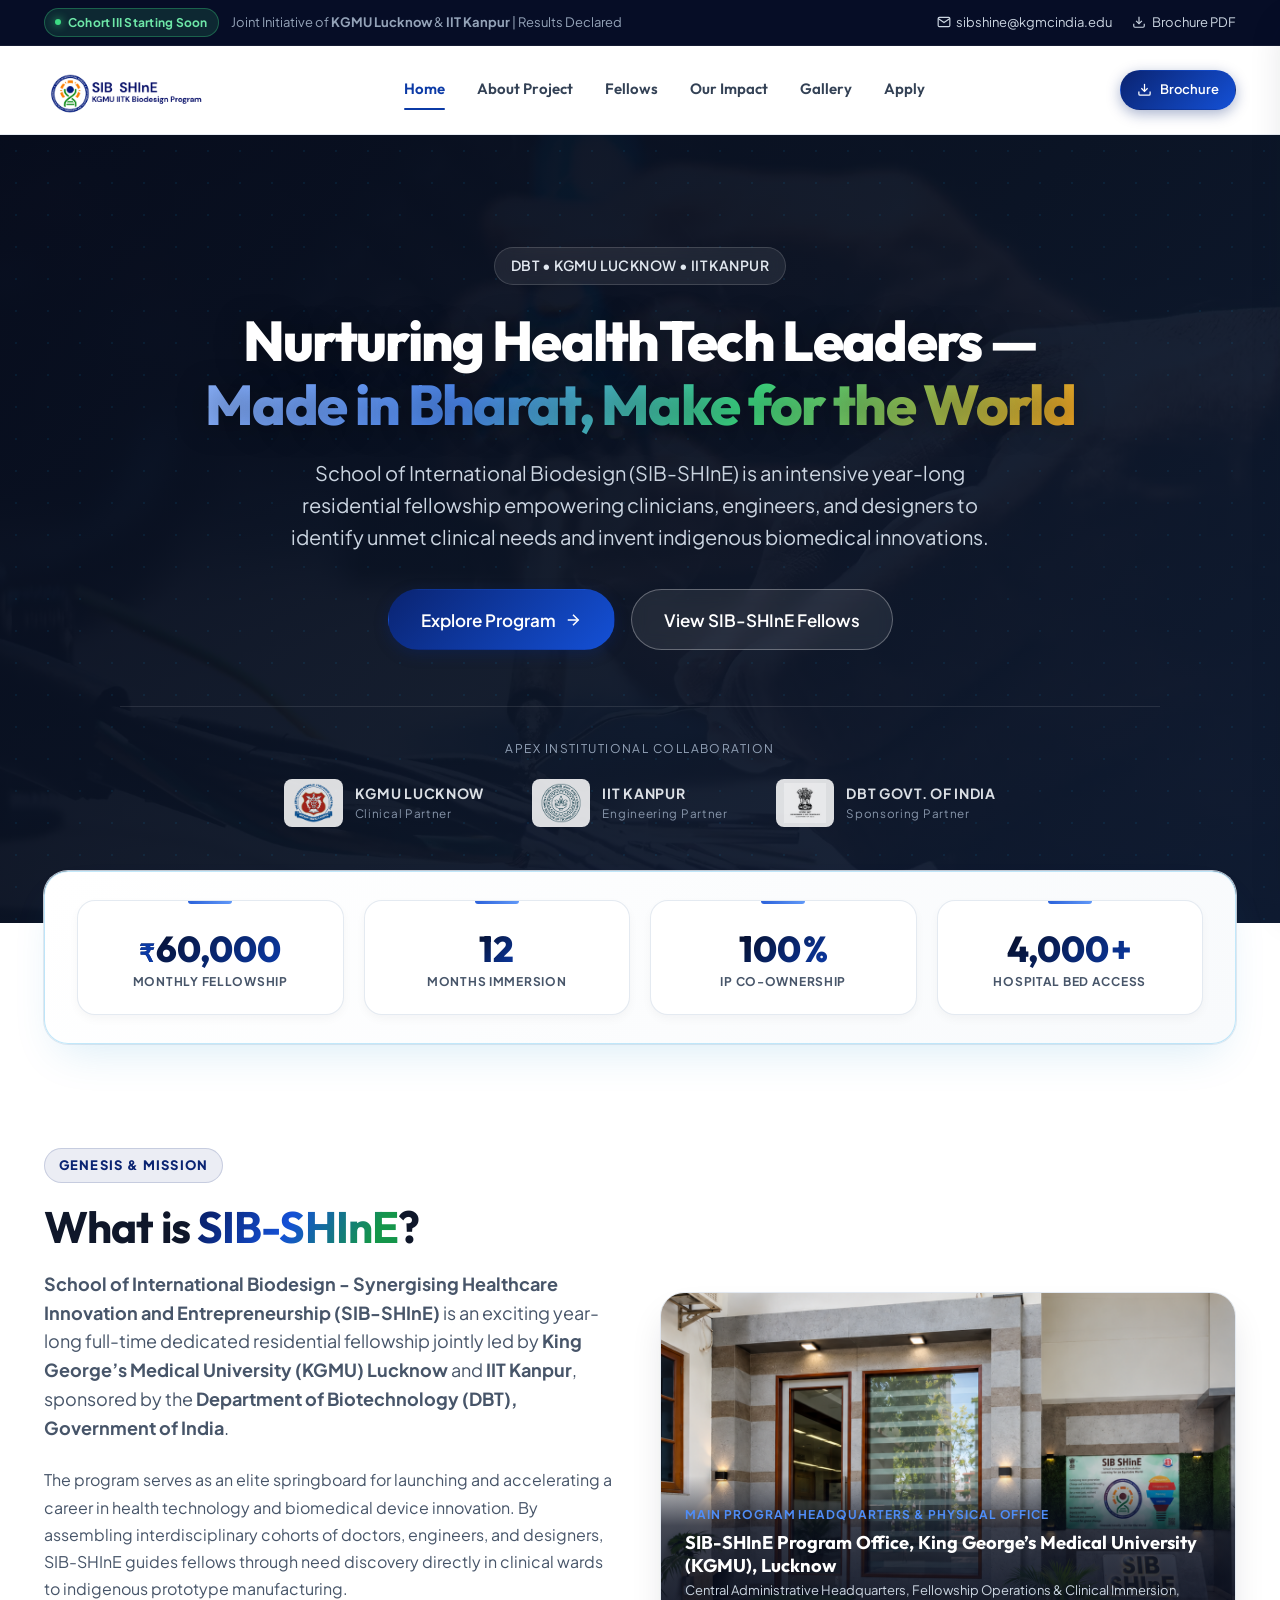
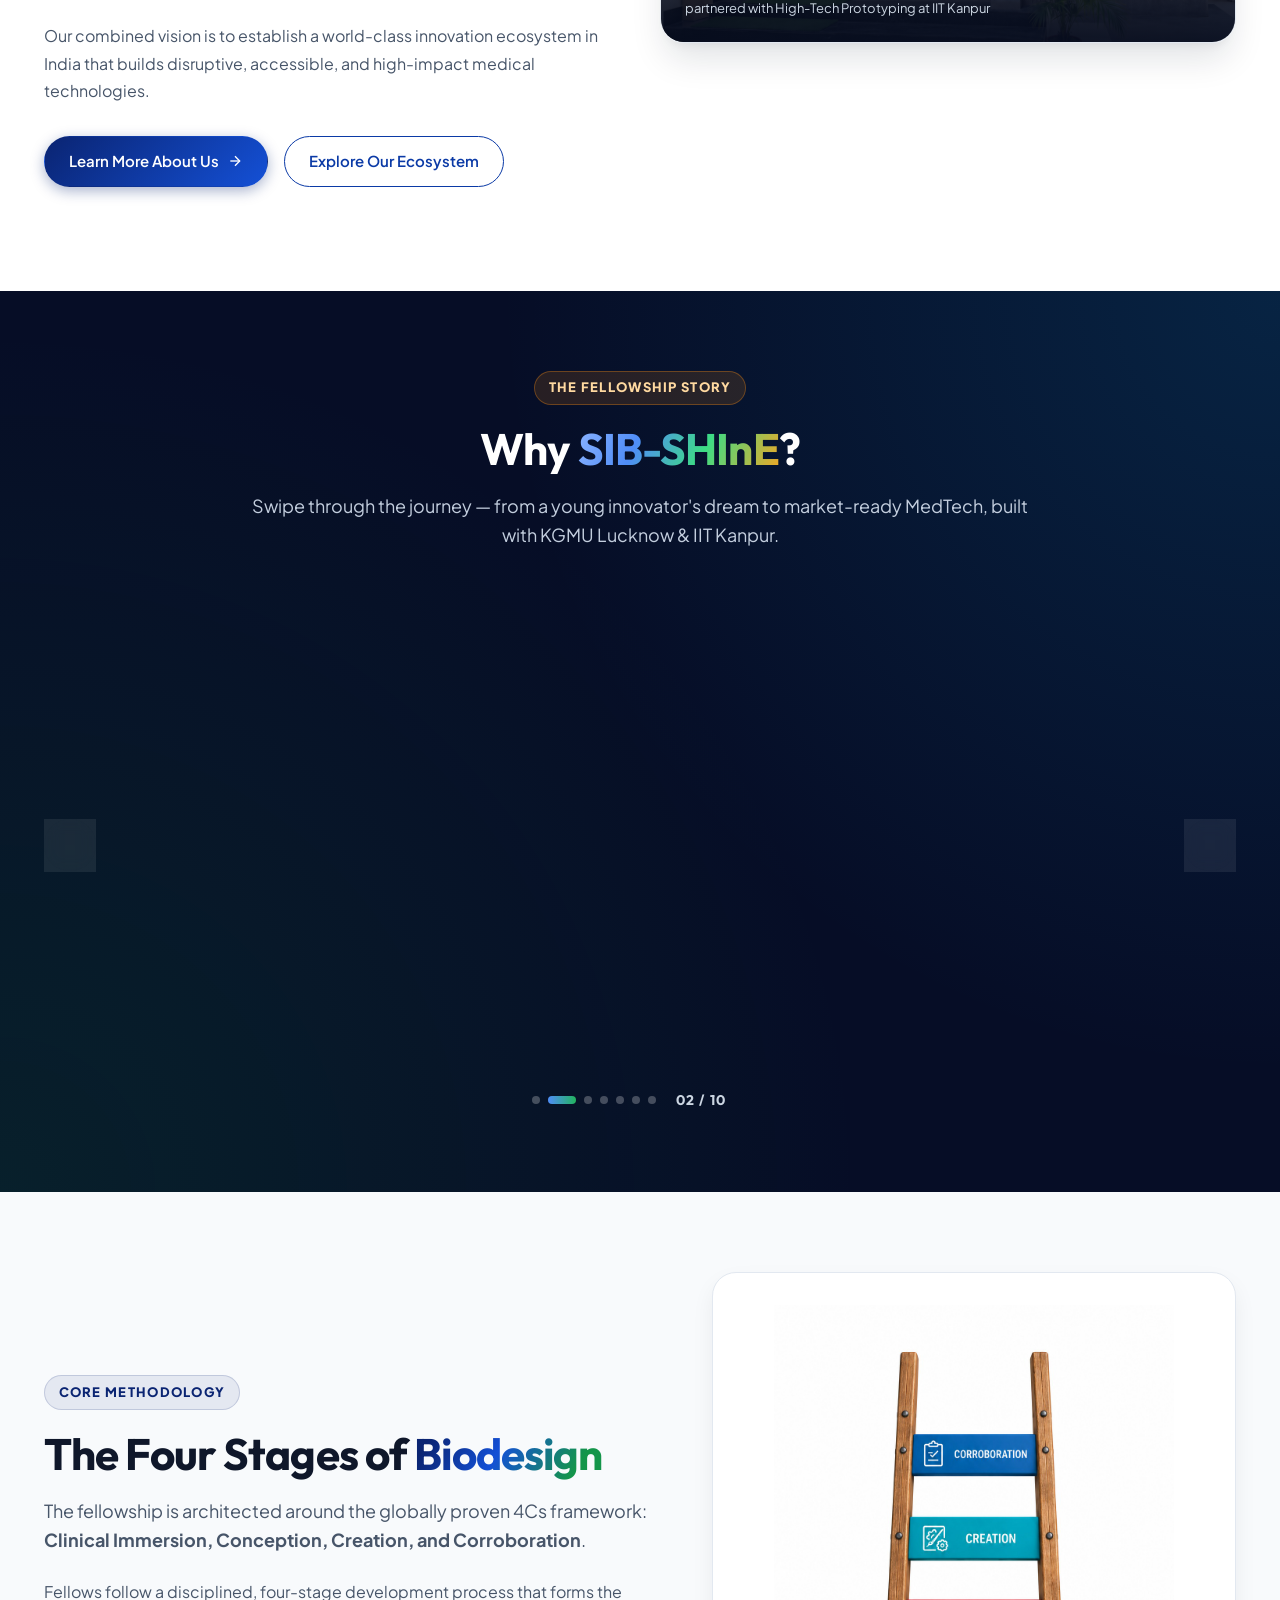
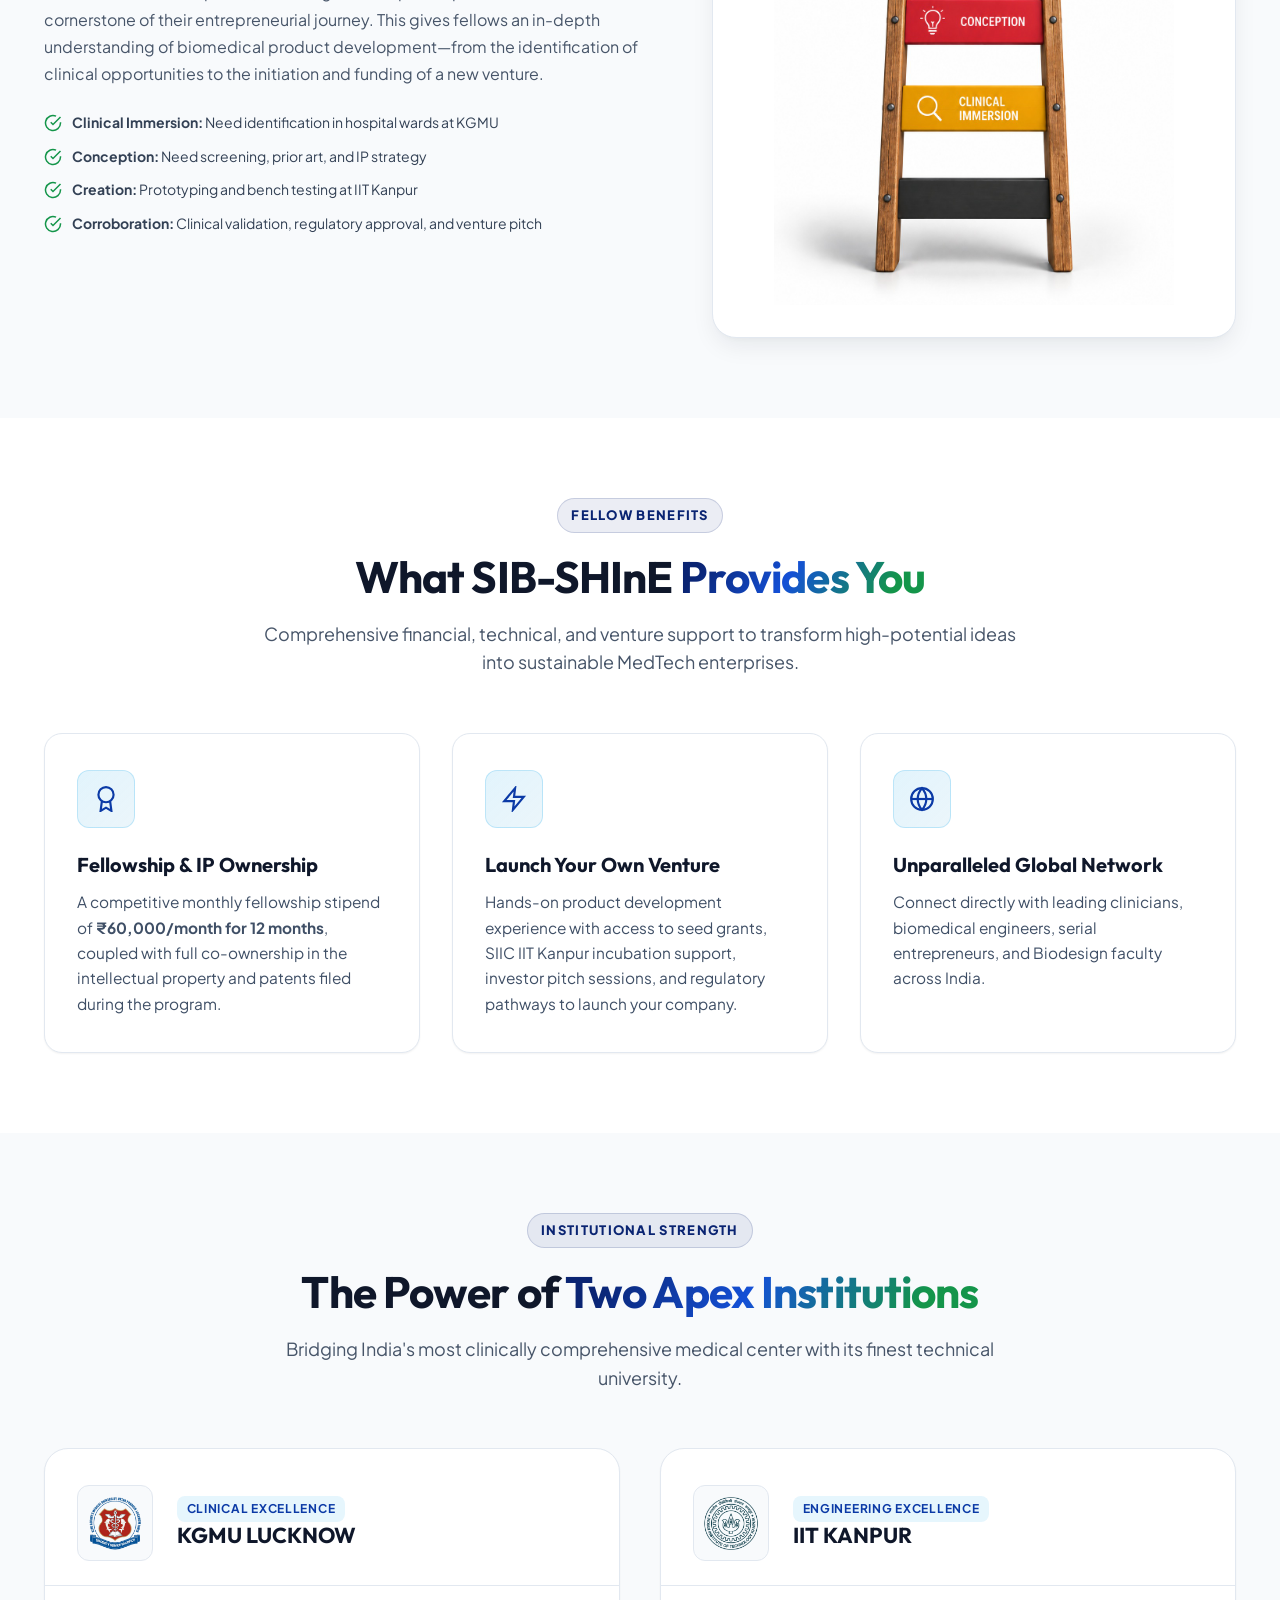
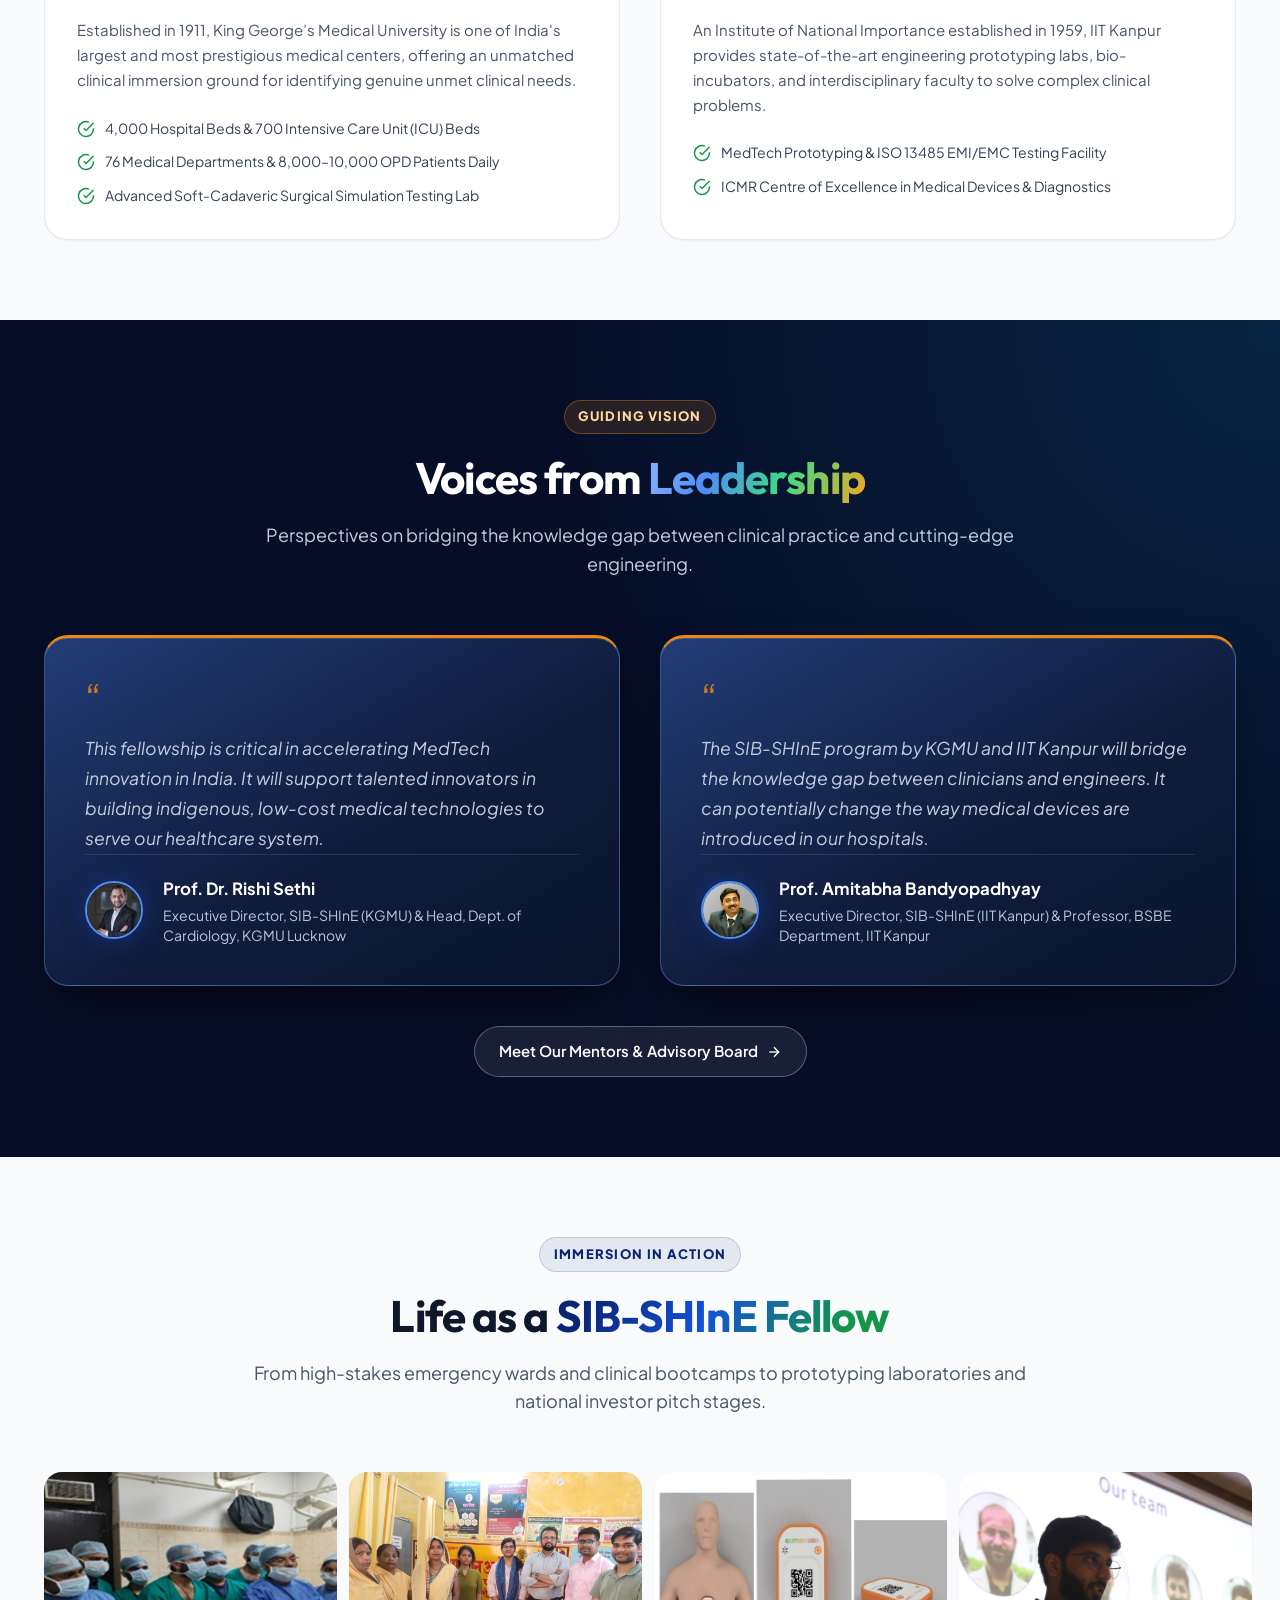
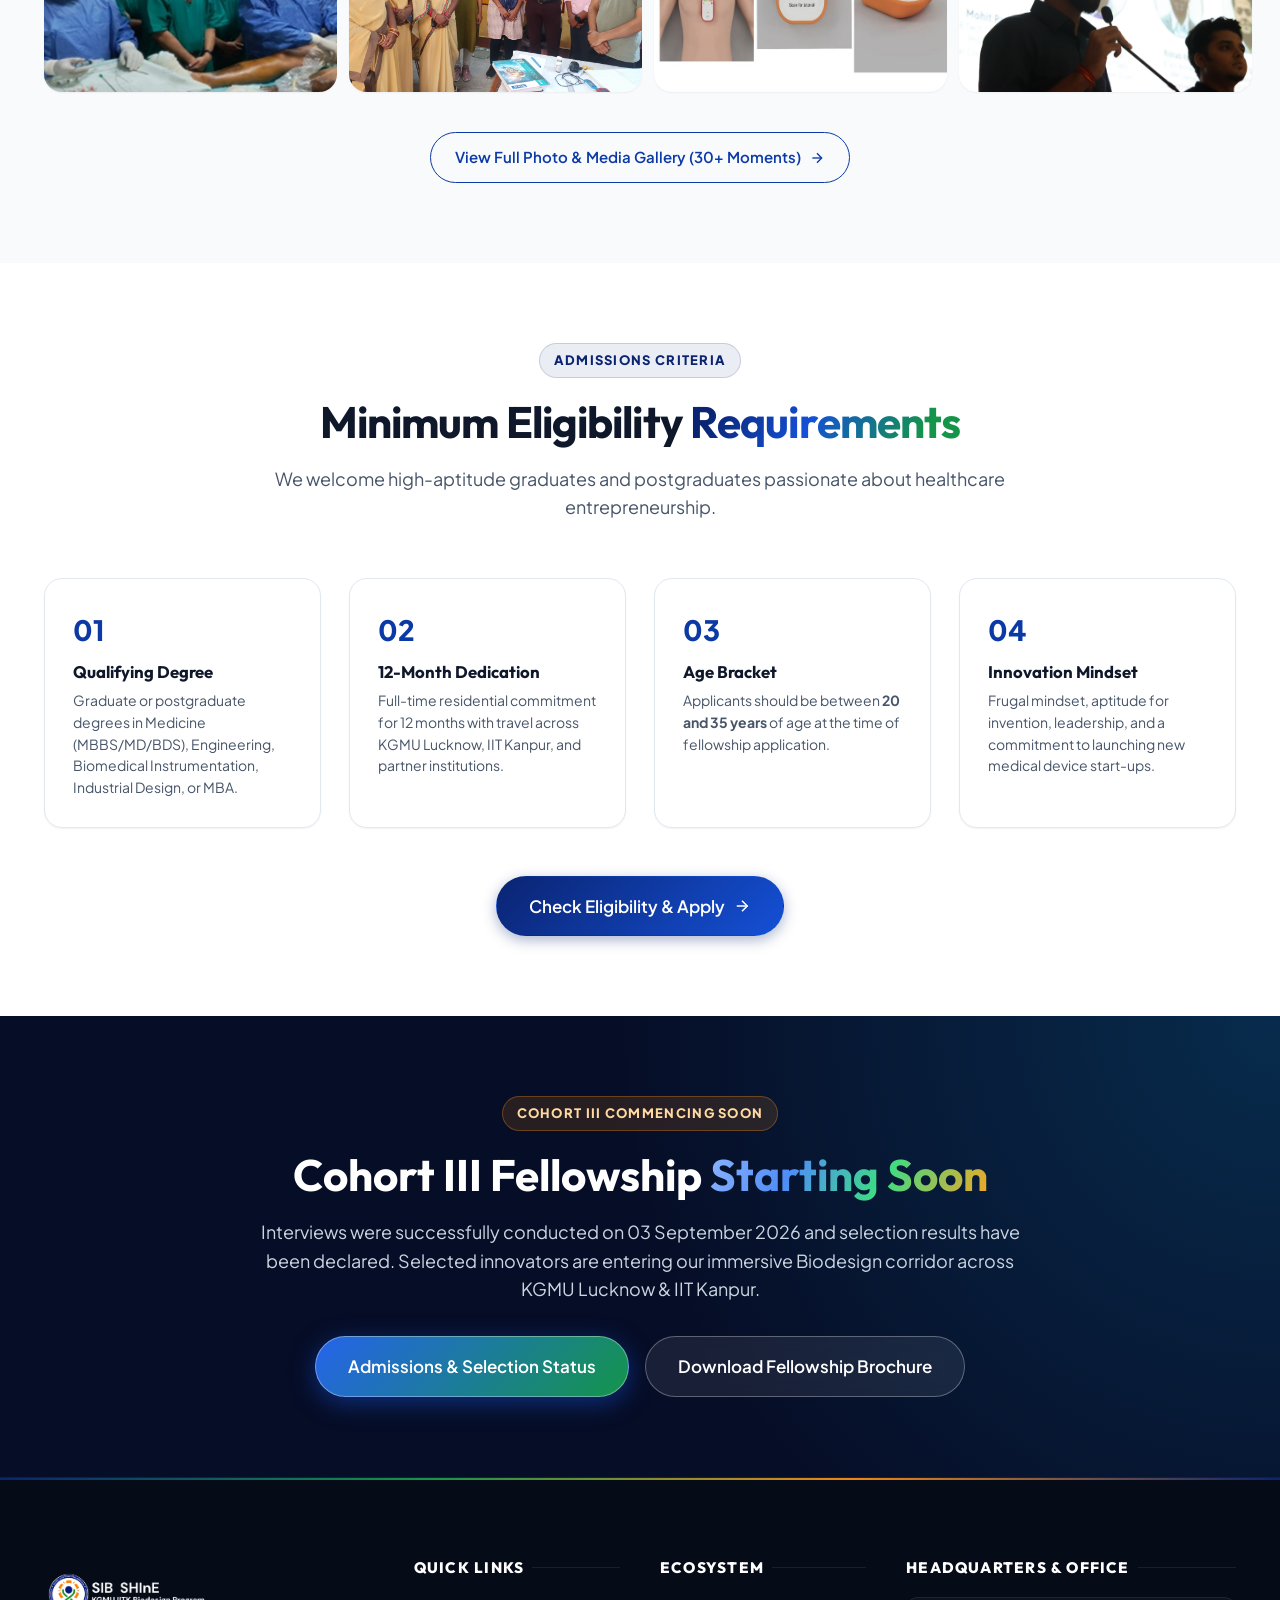
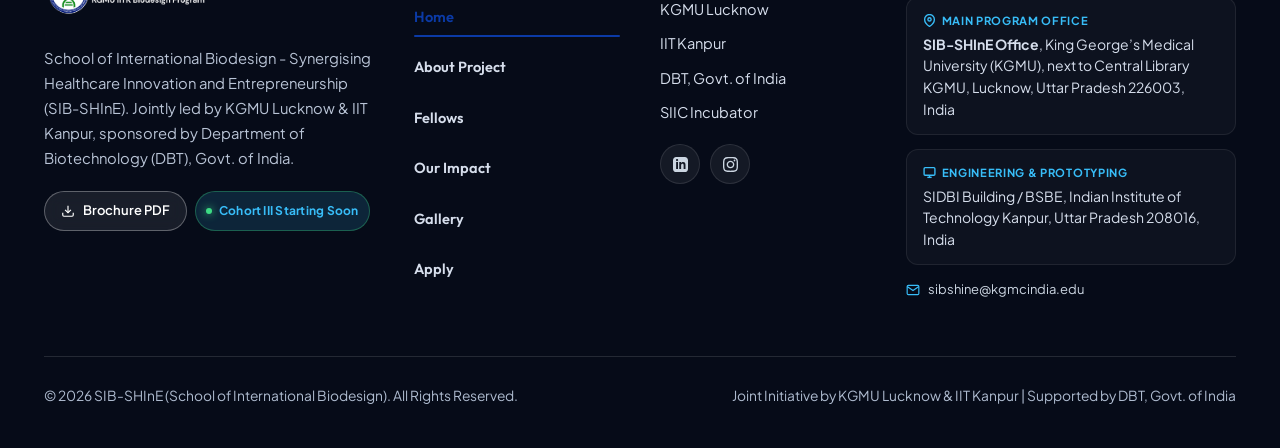
==== commit d06f284d: "Homepage 4Cs ladder block" ====
--- a/index.html
+++ b/index.html
@@ -253,94 +253,40 @@
   <!-- The 4Cs Biodesign Philosophy Section -->
   <section class="section section-slate">
     <div class="container">
-      <div class="section-header">
-        <span class="section-kicker">The Methodology</span>
-        <h2 class="section-title">Built on the Philosophy of <span class="gradient-text">the 4Cs</span></h2>
-        <p class="section-subtitle">
-          Our fellowship framework takes innovators through four systematic stages from hospital wards to clinical corroboration and venture launch.
-        </p>
-      </div>
-
-      <div class="process-flow-track">
-        <!-- 1. Clinical Immersion -->
-        <div class="process-card">
-          <div class="process-step-pill">STAGE 01</div>
-          <div class="process-icon-wrap">
-            <img src="assets/images/home/philosophy/clinical_immersion.png" alt="Clinical Immersion Icon">
-          </div>
-          <h3 class="process-name">Clinical Immersion</h3>
-          <p class="process-desc">
-            Direct clinical shadowing at KGMU Lucknow across 76 departments and ICUs to unearth unarticulated clinical challenges.
-          </p>
-        </div>
-
-        <!-- Flow Connector 1 -> 2 -->
-        <div class="process-flow-arrow" aria-hidden="true">
-          <div class="flow-arrow-circle">
-            <svg width="22" height="22" viewBox="0 0 24 24" fill="none" stroke="currentColor" stroke-width="2.5" stroke-linecap="round" stroke-linejoin="round">
-              <line x1="5" y1="12" x2="19" y2="12"></line>
-              <polyline points="12 5 19 12 12 19"></polyline>
-            </svg>
-          </div>
-          <span class="flow-pulse-line"></span>
-        </div>
-
-        <!-- 2. Conception -->
-        <div class="process-card">
-          <div class="process-step-pill">STAGE 02</div>
-          <div class="process-icon-wrap">
-            <img src="assets/images/home/philosophy/conception.png" alt="Conception Icon">
-          </div>
-          <h3 class="process-name">Conception</h3>
-          <p class="process-desc">
-            Rigorous need filtration, brainstorming, prior-art analysis, IP freedom-to-operate, and systematic product architecture.
-          </p>
-        </div>
-
-        <!-- Flow Connector 2 -> 3 -->
-        <div class="process-flow-arrow" aria-hidden="true">
-          <div class="flow-arrow-circle">
-            <svg width="22" height="22" viewBox="0 0 24 24" fill="none" stroke="currentColor" stroke-width="2.5" stroke-linecap="round" stroke-linejoin="round">
-              <line x1="5" y1="12" x2="19" y2="12"></line>
-              <polyline points="12 5 19 12 12 19"></polyline>
-            </svg>
-          </div>
-          <span class="flow-pulse-line"></span>
-        </div>
-
-        <!-- 3. Creation -->
-        <div class="process-card">
-          <div class="process-step-pill">STAGE 03</div>
-          <div class="process-icon-wrap">
-            <img src="assets/images/home/philosophy/creation.png" alt="Creation Icon">
-          </div>
-          <h3 class="process-name">Creation</h3>
-          <p class="process-desc">
-            Rapid prototyping, mechanical & electronics design, and bench testing leveraging IIT Kanpur's advanced engineering facilities.
-          </p>
-        </div>
-
-        <!-- Flow Connector 3 -> 4 -->
-        <div class="process-flow-arrow" aria-hidden="true">
-          <div class="flow-arrow-circle">
-            <svg width="22" height="22" viewBox="0 0 24 24" fill="none" stroke="currentColor" stroke-width="2.5" stroke-linecap="round" stroke-linejoin="round">
-              <line x1="5" y1="12" x2="19" y2="12"></line>
-              <polyline points="12 5 19 12 12 19"></polyline>
-            </svg>
-          </div>
-          <span class="flow-pulse-line"></span>
-        </div>
-
-        <!-- 4. Corroboration -->
-        <div class="process-card">
-          <div class="process-step-pill">STAGE 04</div>
-          <div class="process-icon-wrap">
-            <img src="assets/images/home/philosophy/corroboration.png" alt="Corroboration Icon">
-          </div>
-          <h3 class="process-name">Corroboration</h3>
-          <p class="process-desc">
-            Pre-clinical testing, regulatory compliance (CDSCO/FDA/CE), health economics modeling, and startup incorporation.
-          </p>
+      <div class="grid-2 method-fig-grid" style="align-items: center;">
+        <div>
+          <span class="section-kicker">Core Methodology</span>
+          <h2 class="section-title">The Four Stages of <span class="gradient-text">Biodesign</span></h2>
+          <p class="section-subtitle" style="margin-bottom: 1.5rem;">
+            The fellowship is architected around the globally proven 4Cs framework: <strong>Clinical Immersion, Conception, Creation, and Corroboration</strong>.
+          </p>
+          <p style="color: var(--text-slate-600); line-height: 1.7; margin-bottom: 1.25rem;">
+            Fellows follow a disciplined, four-stage development process that forms the cornerstone of their entrepreneurial journey. This gives fellows an in-depth understanding of biomedical product development—from the identification of clinical opportunities to the initiation and funding of a new venture.
+          </p>
+          <ul class="institution-highlights" style="margin-top: 1.5rem;">
+            <li>
+              <svg width="18" height="18" viewBox="0 0 24 24" fill="none" stroke="currentColor" stroke-width="2"><path d="M22 11.08V12a10 10 0 1 1-5.93-9.14"></path><polyline points="22 4 12 14.01 9 11.01"></polyline></svg>
+              <span><strong>Clinical Immersion:</strong> Need identification in hospital wards at KGMU</span>
+            </li>
+<li>
+              <svg width="18" height="18" viewBox="0 0 24 24" fill="none" stroke="currentColor" stroke-width="2"><path d="M22 11.08V12a10 10 0 1 1-5.93-9.14"></path><polyline points="22 4 12 14.01 9 11.01"></polyline></svg>
+              <span><strong>Conception:</strong> Need screening, prior art, and IP strategy</span>
+            </li>
+<li>
+              <svg width="18" height="18" viewBox="0 0 24 24" fill="none" stroke="currentColor" stroke-width="2"><path d="M22 11.08V12a10 10 0 1 1-5.93-9.14"></path><polyline points="22 4 12 14.01 9 11.01"></polyline></svg>
+              <span><strong>Creation:</strong> Prototyping and bench testing at IIT Kanpur</span>
+            </li>
+<li>
+              <svg width="18" height="18" viewBox="0 0 24 24" fill="none" stroke="currentColor" stroke-width="2"><path d="M22 11.08V12a10 10 0 1 1-5.93-9.14"></path><polyline points="22 4 12 14.01 9 11.01"></polyline></svg>
+              <span><strong>Corroboration:</strong> Clinical validation, regulatory approval, and venture pitch</span>
+            </li>
+          </ul>
+        </div>
+
+        <div style="text-align: center;">
+          <div class="method-fig-card" style="background-color: var(--bg-white); border-radius: var(--radius-xl); border: 1px solid var(--border-slate-200); box-shadow: var(--shadow-lg);">
+            <img src="assets/images/sibgftweb.jpeg" alt="4Cs Biodesign Ladder: Clinical Immersion, Conception, Creation, Corroboration" class="method-fig-img">
+          </div>
         </div>
       </div>
     </div>
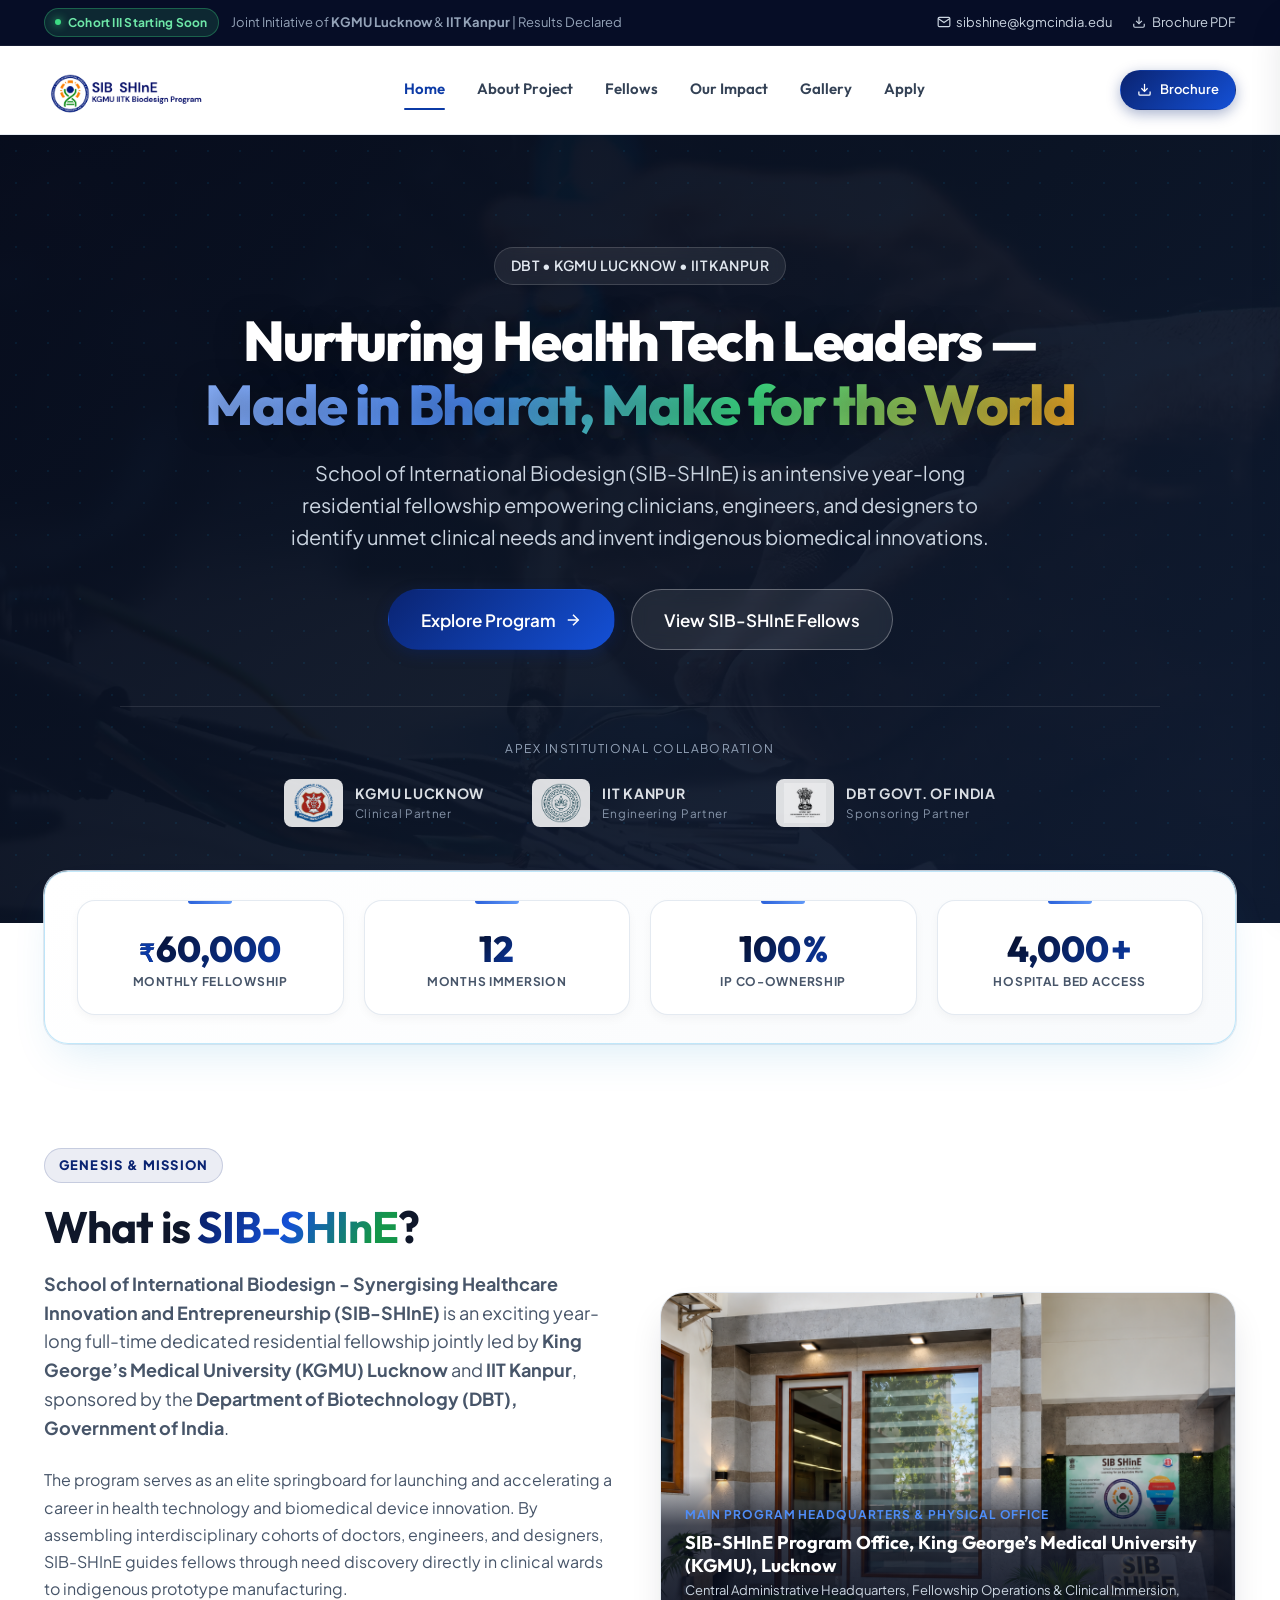
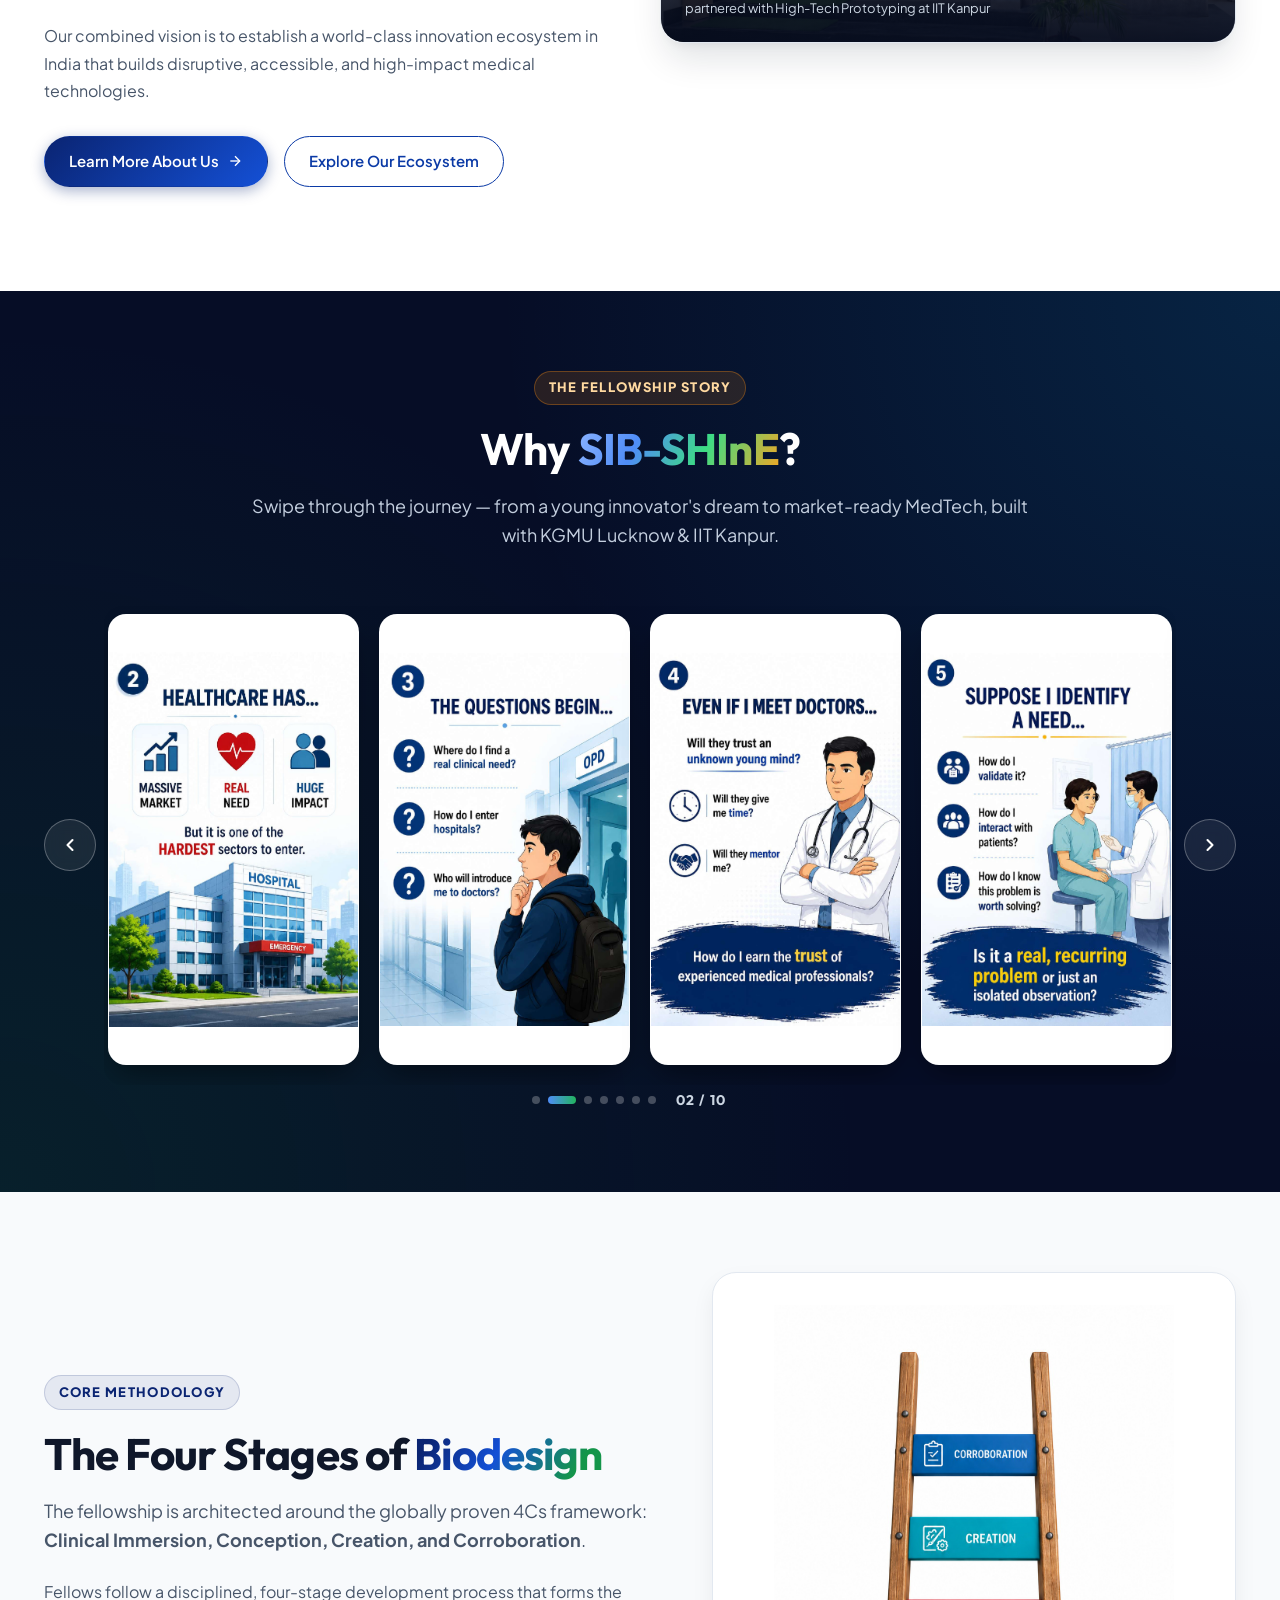
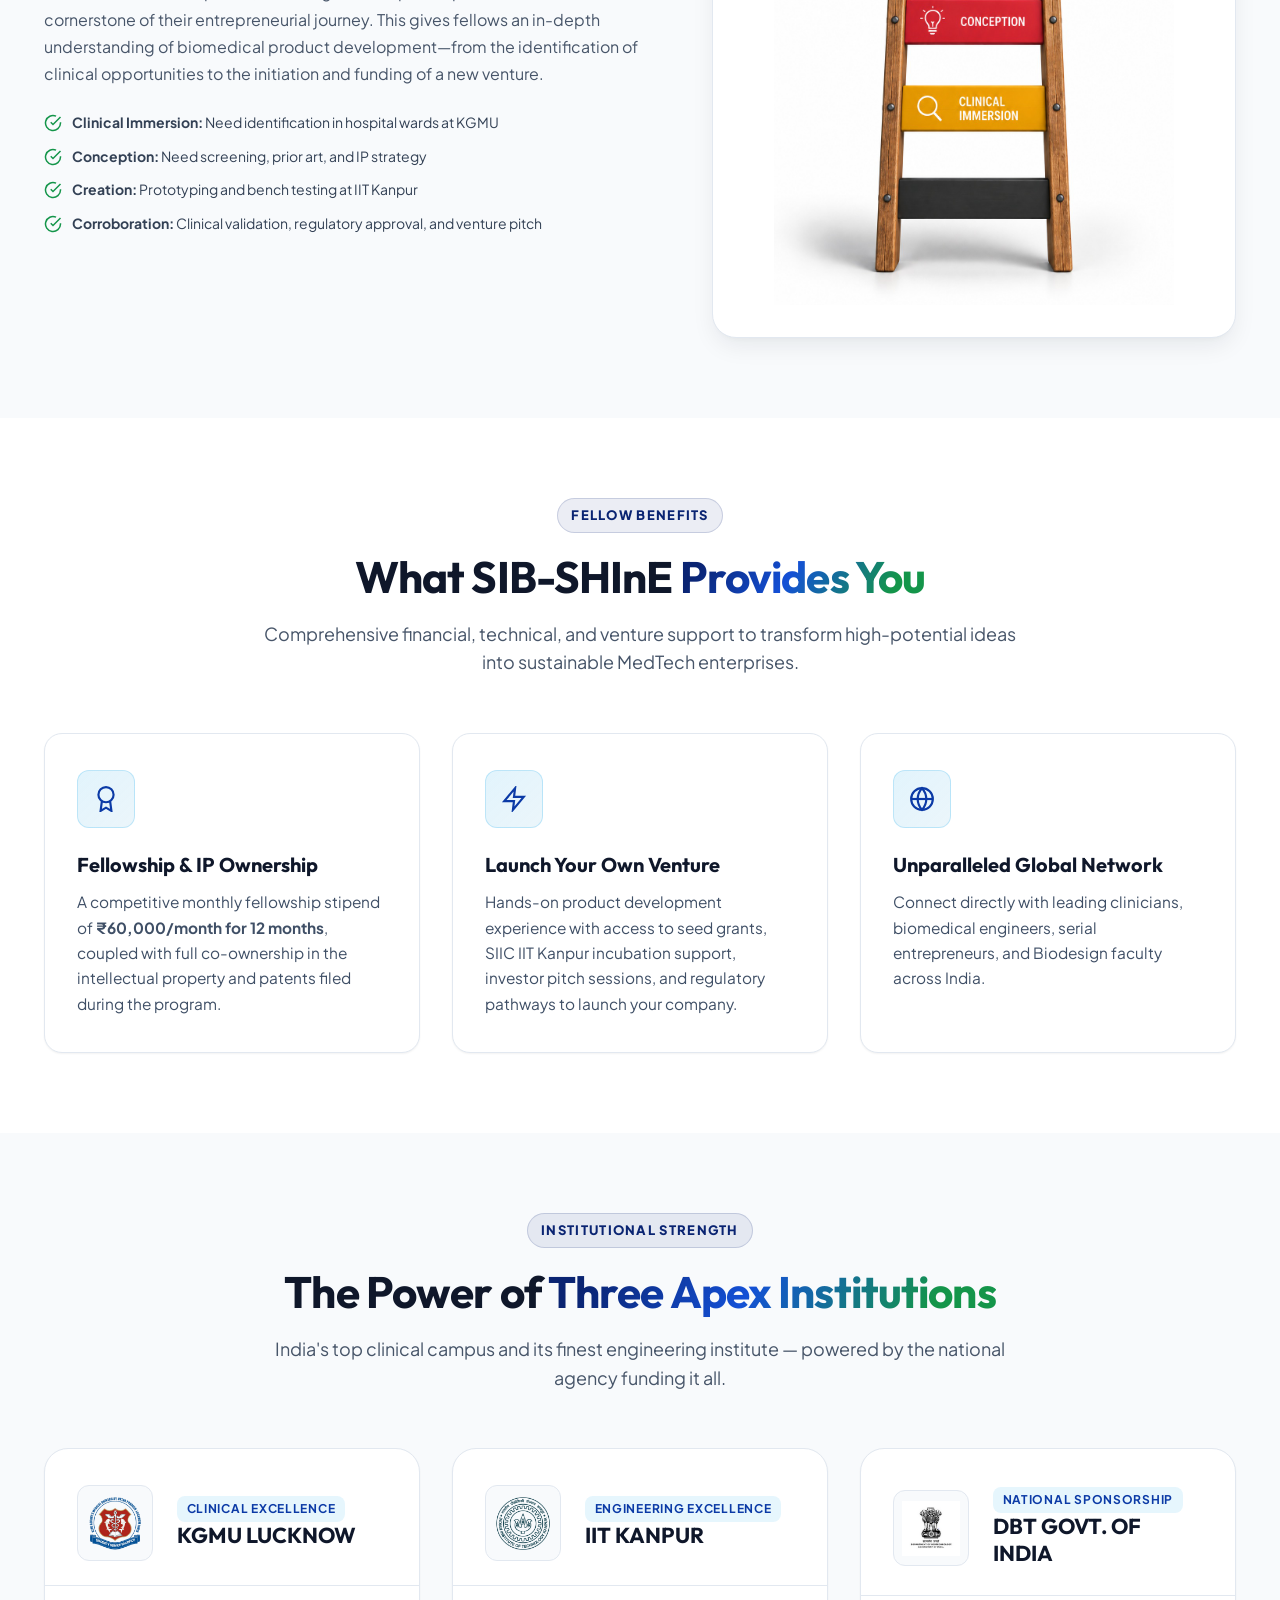
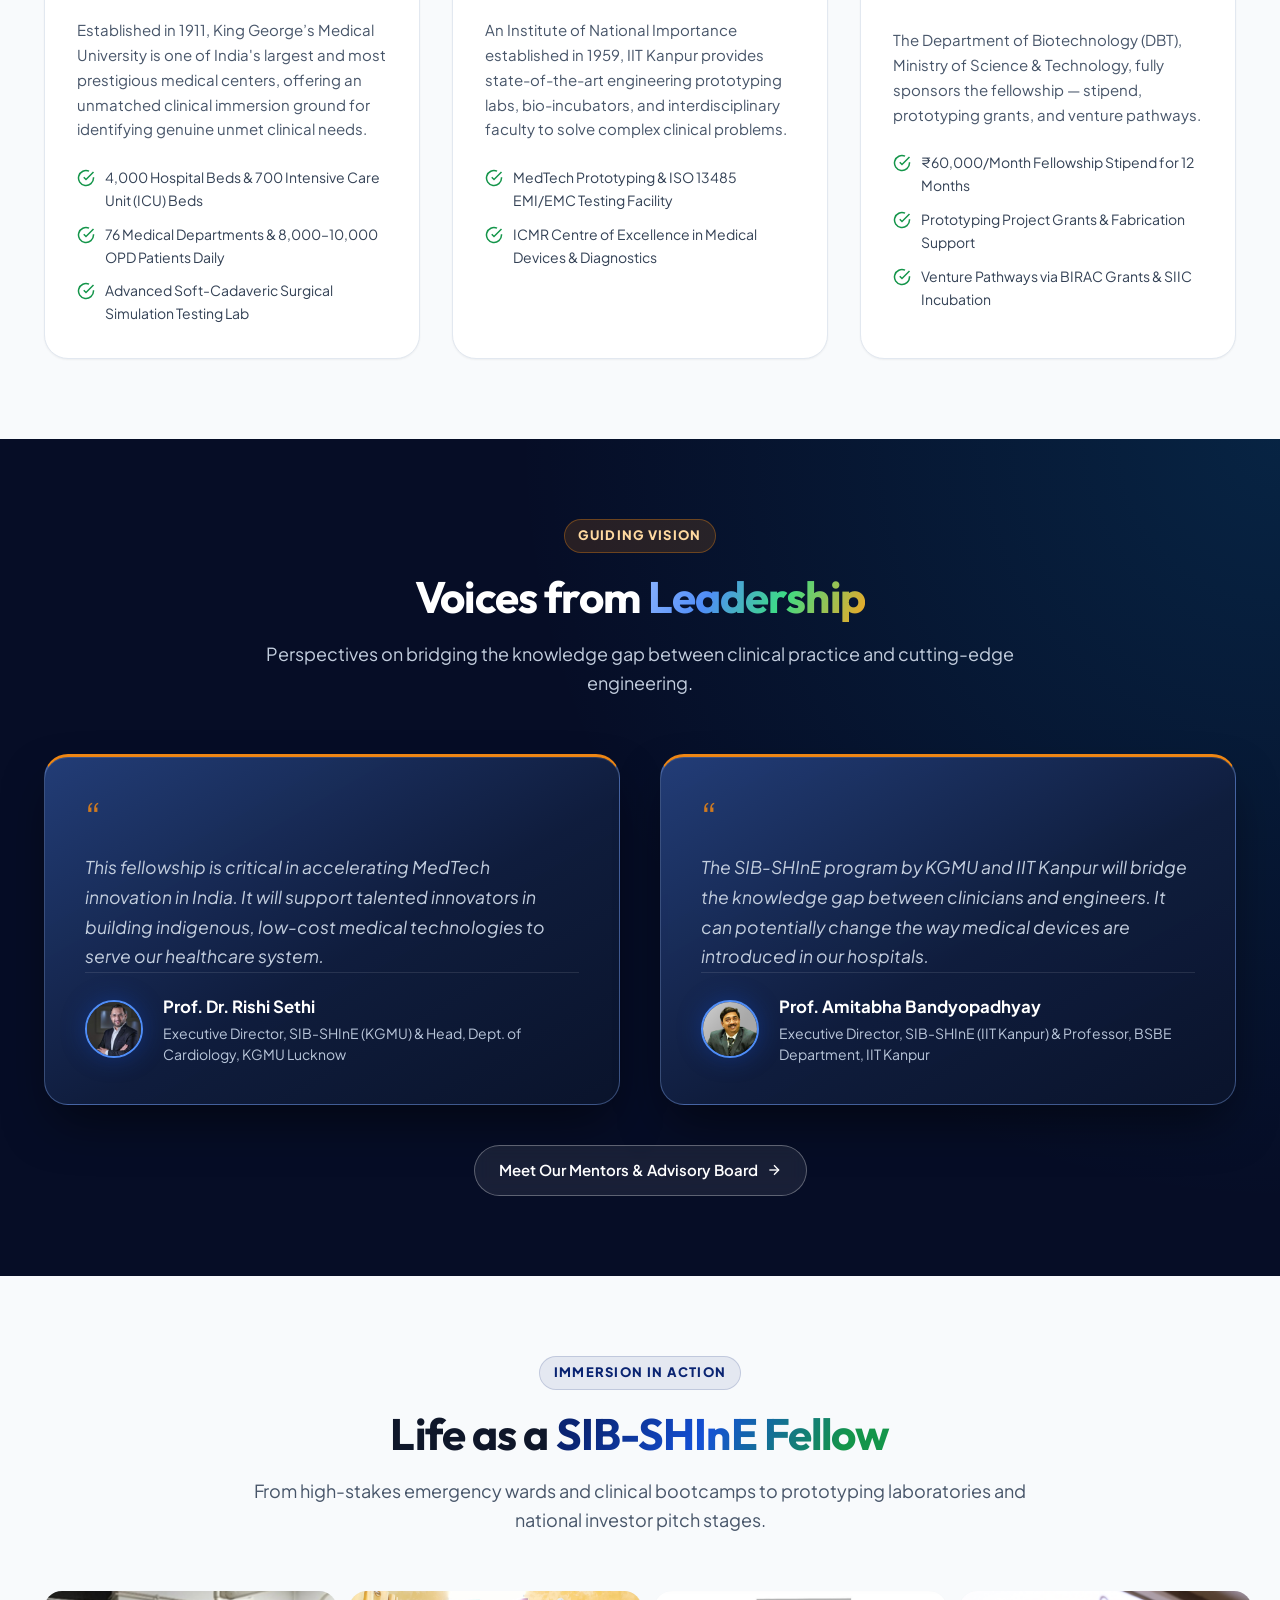
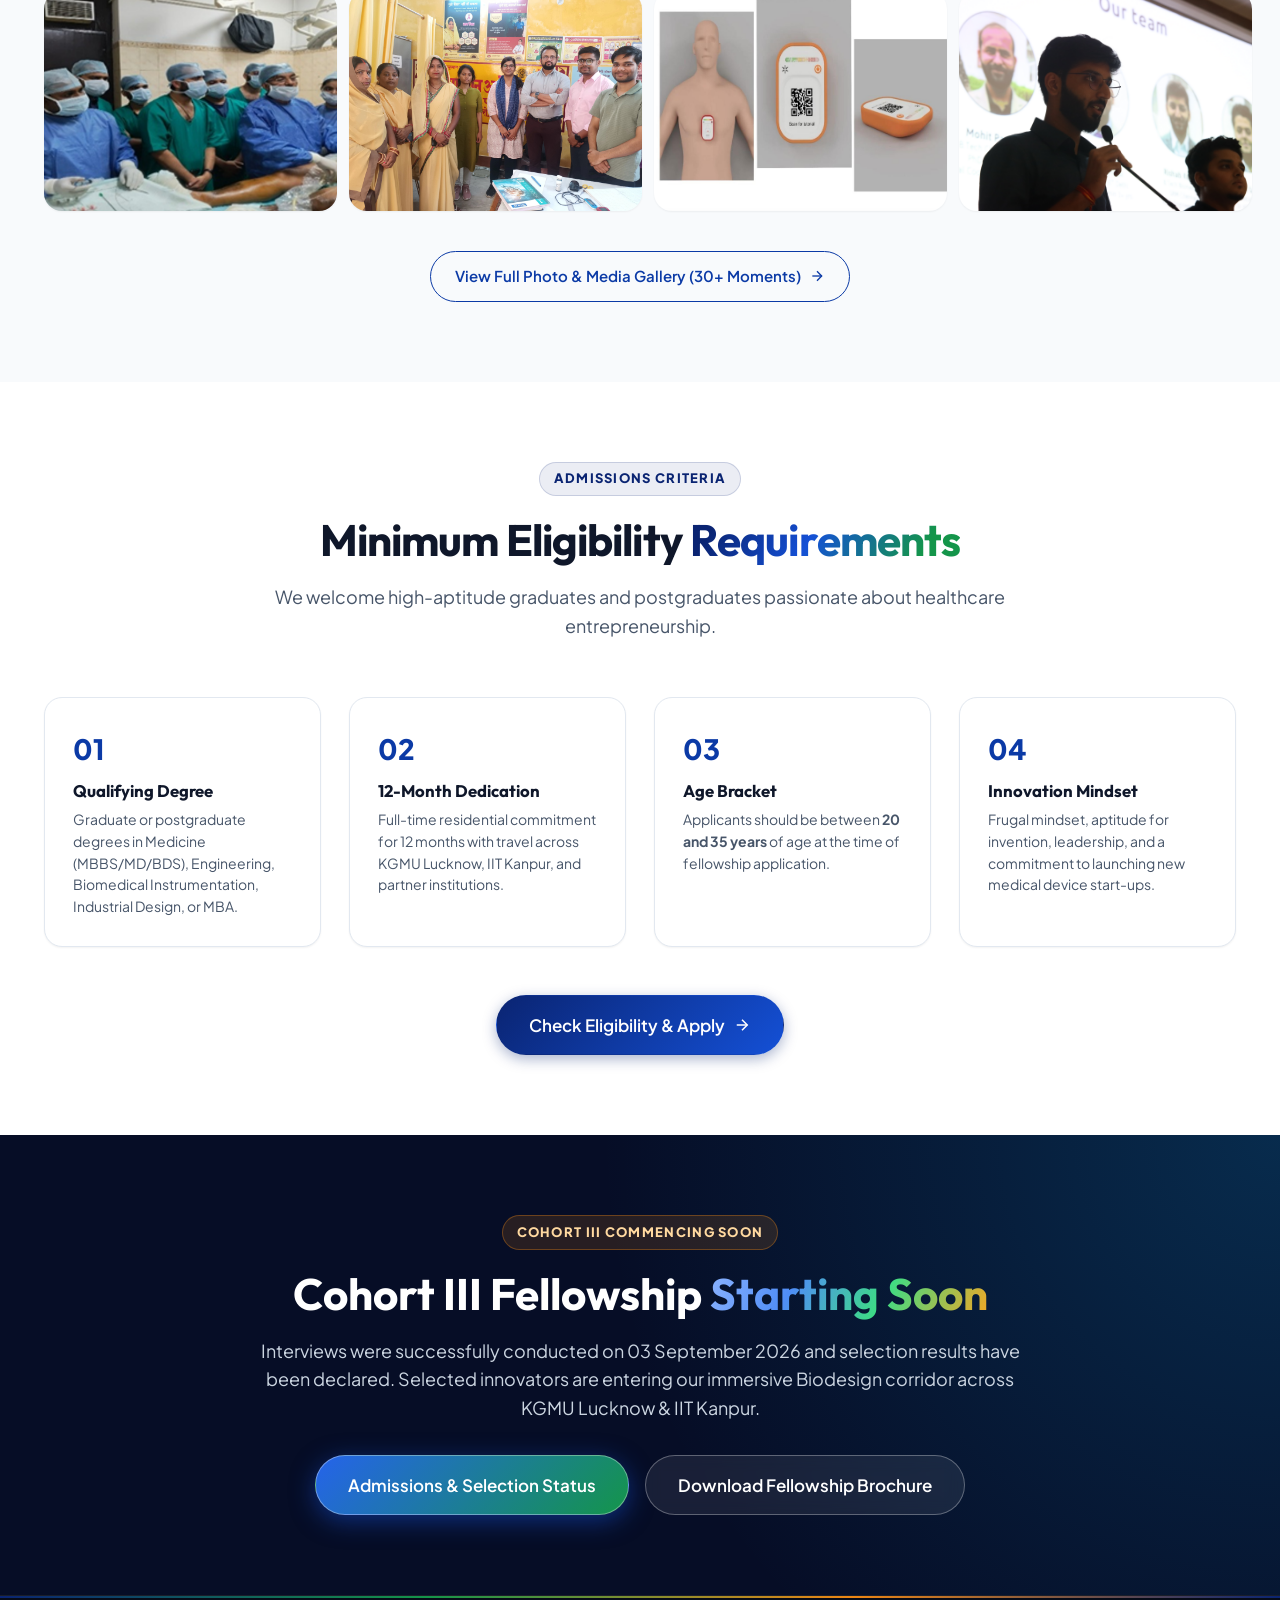
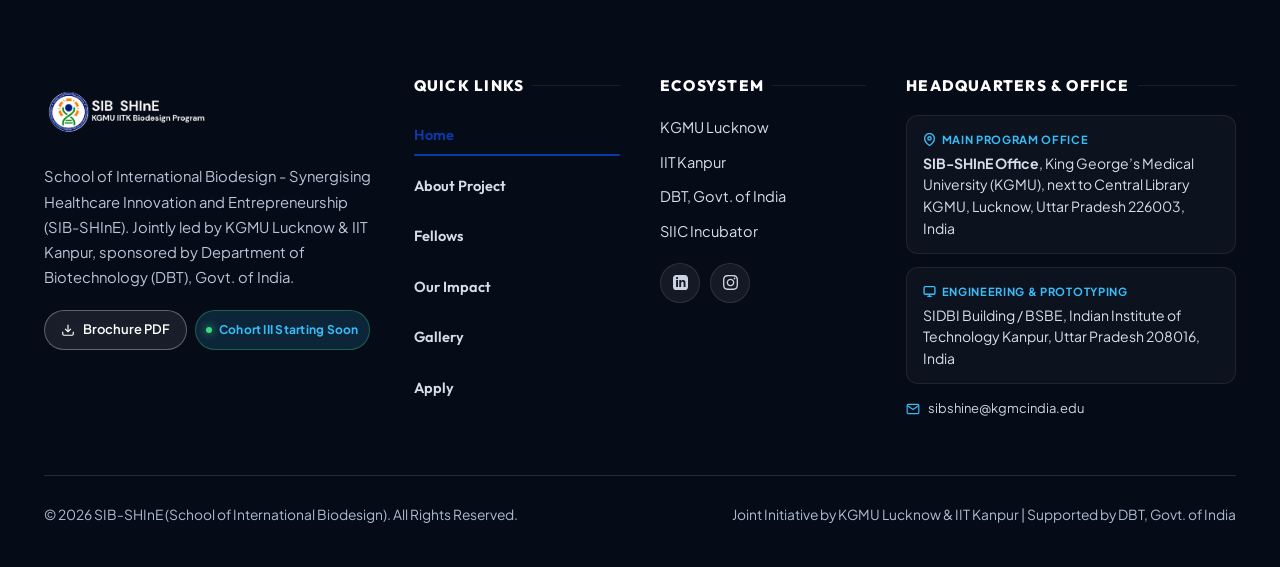
==== commit aef4fced: "Three apex institutions with DBT card" ====
--- a/index.html
+++ b/index.html
@@ -342,13 +342,13 @@
     <div class="container">
       <div class="section-header">
         <span class="section-kicker">Institutional Strength</span>
-        <h2 class="section-title">The Power of <span class="gradient-text">Two Apex Institutions</span></h2>
+        <h2 class="section-title">The Power of <span class="gradient-text">Three Apex Institutions</span></h2>
         <p class="section-subtitle">
-          Bridging India's most clinically comprehensive medical center with its finest technical university.
+          India's top clinical campus and its finest engineering institute — powered by the national agency funding it all.
         </p>
       </div>
 
-      <div class="grid-2">
+      <div class="grid-3">
         <!-- KGMU Lucknow Card -->
         <div class="institution-card">
           <div class="institution-header">
@@ -408,6 +408,38 @@
             </ul>
           </div>
         </div>
+
+        <!-- DBT Govt. of India Card -->
+        <div class="institution-card">
+          <div class="institution-header">
+            <div class="institution-logo-wrap">
+              <img src="assets/images/program/program_partners/dbt.png" alt="DBT Govt. of India Logo">
+            </div>
+            <div class="institution-meta">
+              <span class="institution-badge">National Sponsorship</span>
+              <h3>DBT GOVT. OF INDIA</h3>
+            </div>
+          </div>
+          <div class="institution-body">
+            <p>
+              The Department of Biotechnology (DBT), Ministry of Science & Technology, fully sponsors the fellowship — stipend, prototyping grants, and venture pathways.
+            </p>
+            <ul class="institution-highlights">
+              <li>
+                <svg width="18" height="18" viewBox="0 0 24 24" fill="none" stroke="currentColor" stroke-width="2"><path d="M22 11.08V12a10 10 0 1 1-5.93-9.14"></path><polyline points="22 4 12 14.01 9 11.01"></polyline></svg>
+                <span>₹60,000/Month Fellowship Stipend for 12 Months</span>
+              </li>
+              <li>
+                <svg width="18" height="18" viewBox="0 0 24 24" fill="none" stroke="currentColor" stroke-width="2"><path d="M22 11.08V12a10 10 0 1 1-5.93-9.14"></path><polyline points="22 4 12 14.01 9 11.01"></polyline></svg>
+                <span>Prototyping Project Grants & Fabrication Support</span>
+              </li>
+              <li>
+                <svg width="18" height="18" viewBox="0 0 24 24" fill="none" stroke="currentColor" stroke-width="2"><path d="M22 11.08V12a10 10 0 1 1-5.93-9.14"></path><polyline points="22 4 12 14.01 9 11.01"></polyline></svg>
+                <span>Venture Pathways via BIRAC Grants & SIIC Incubation</span>
+              </li>
+            </ul>
+          </div>
+        </div>
       </div>
     </div>
   </section>
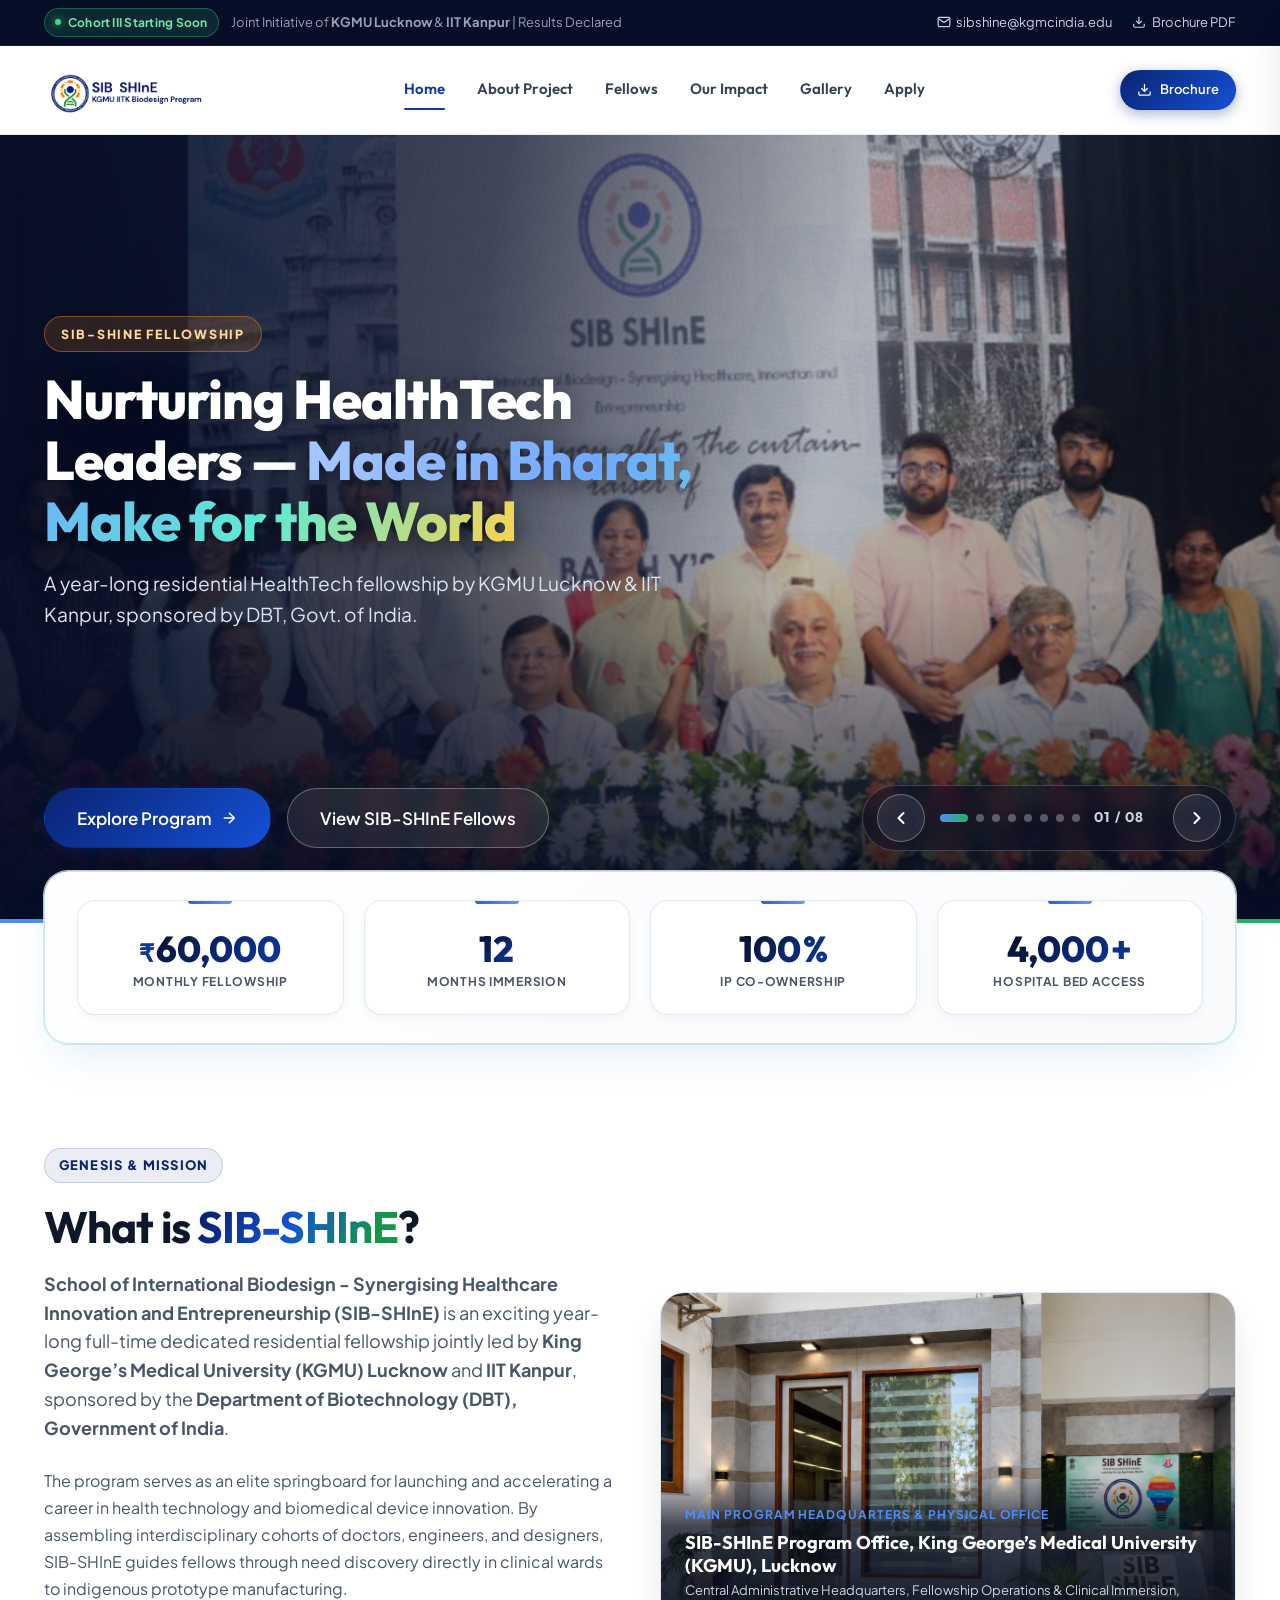
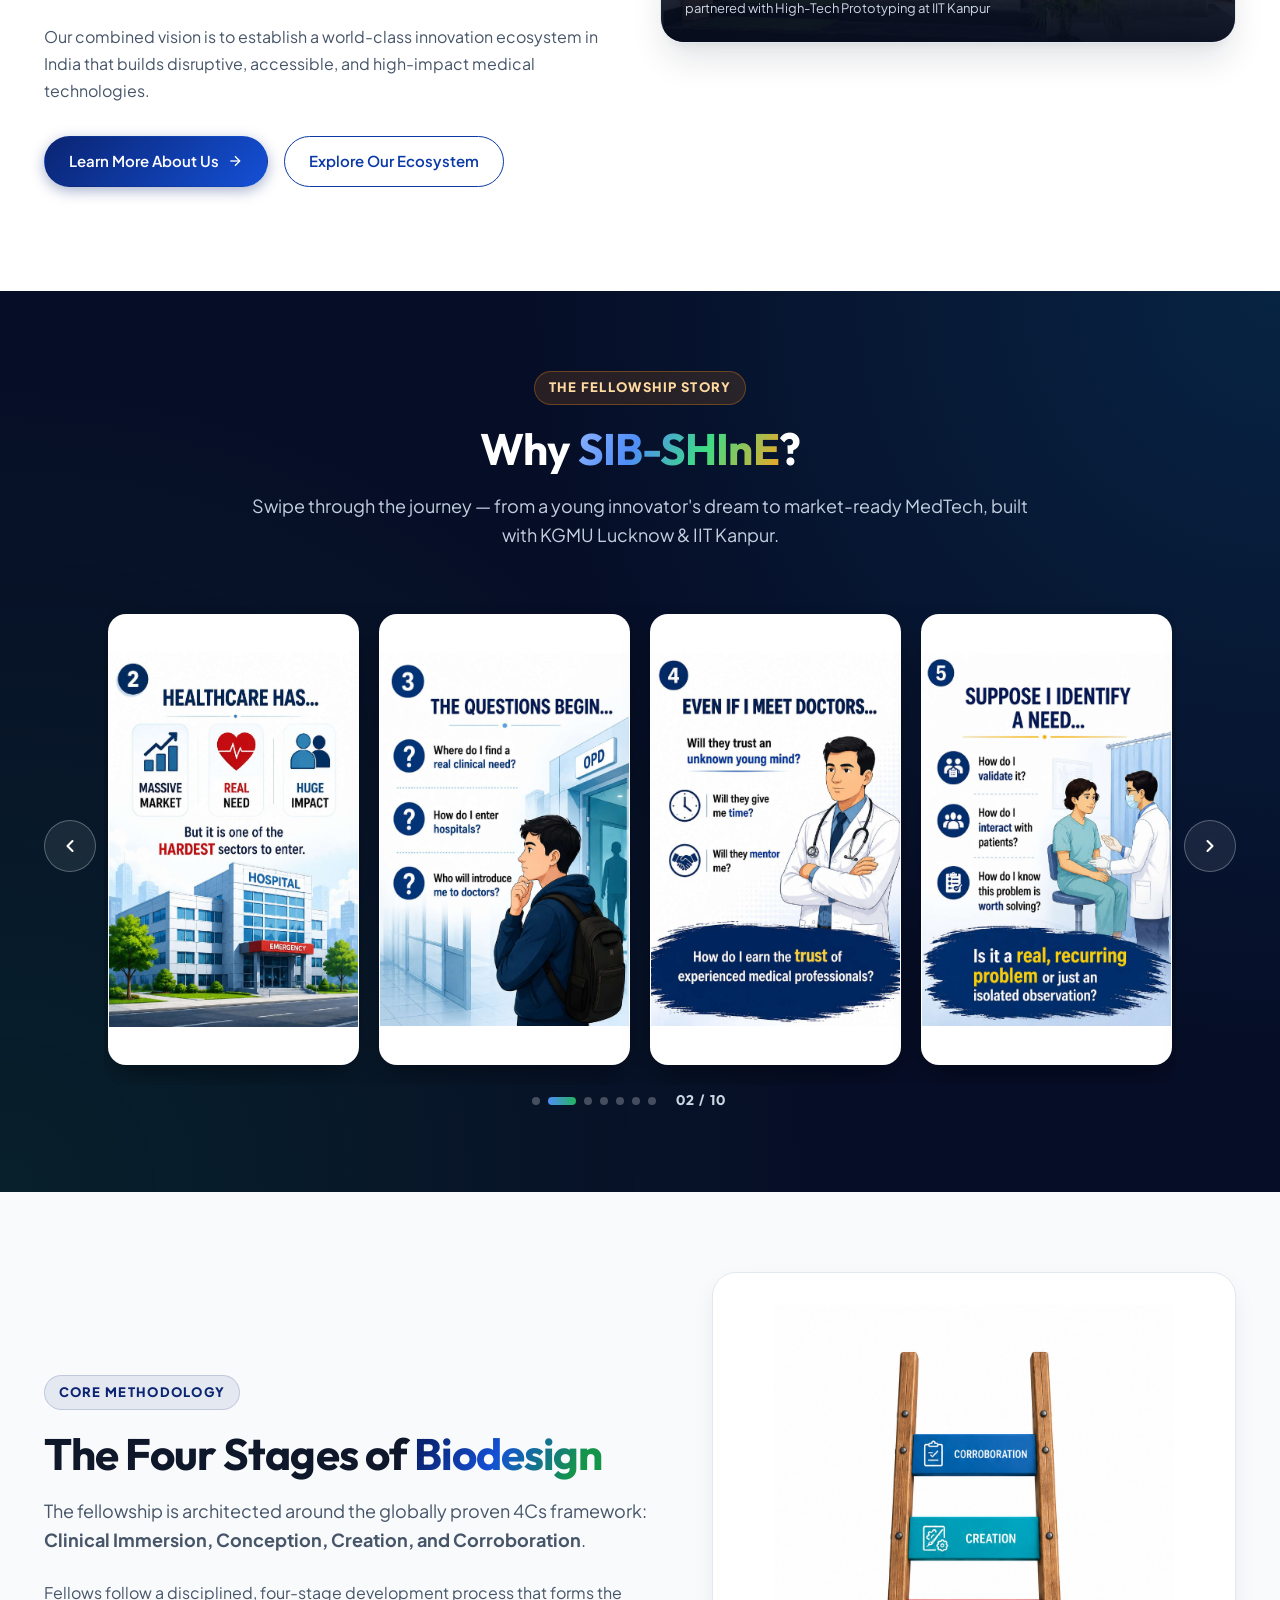
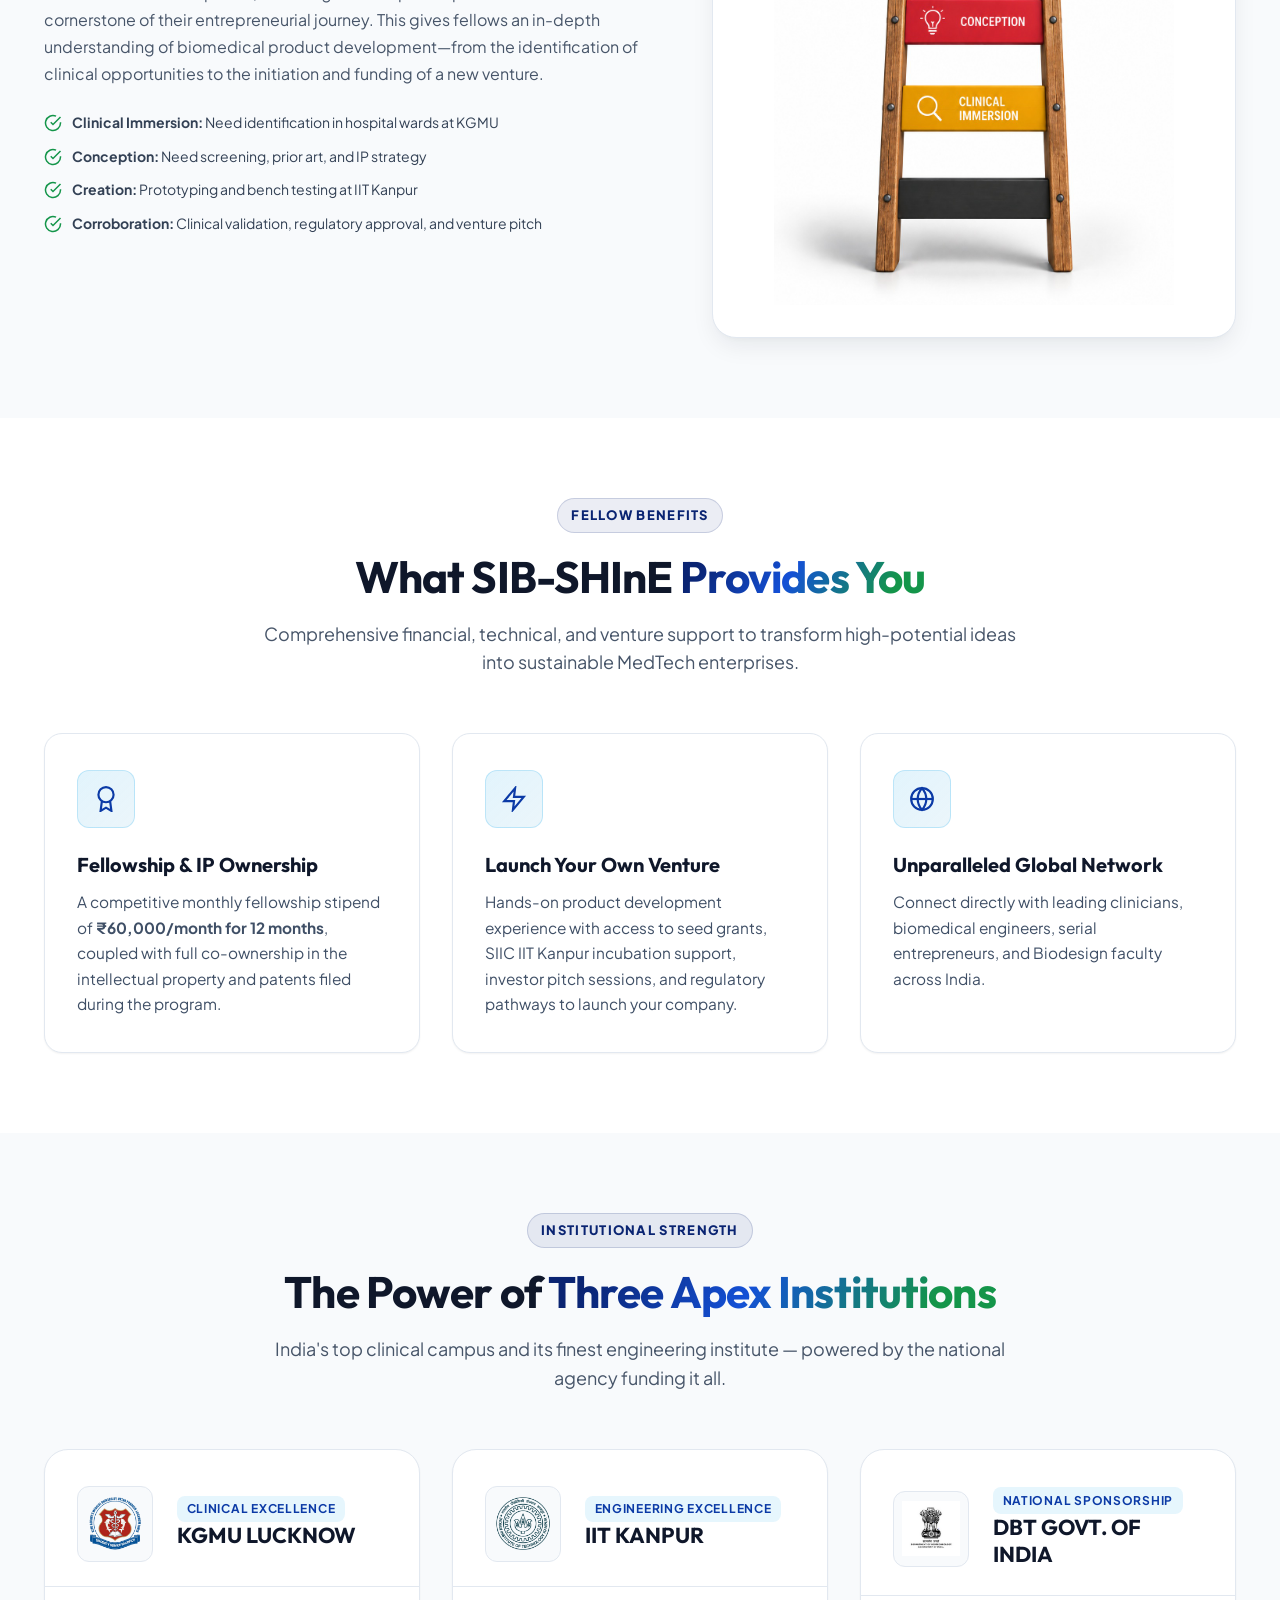
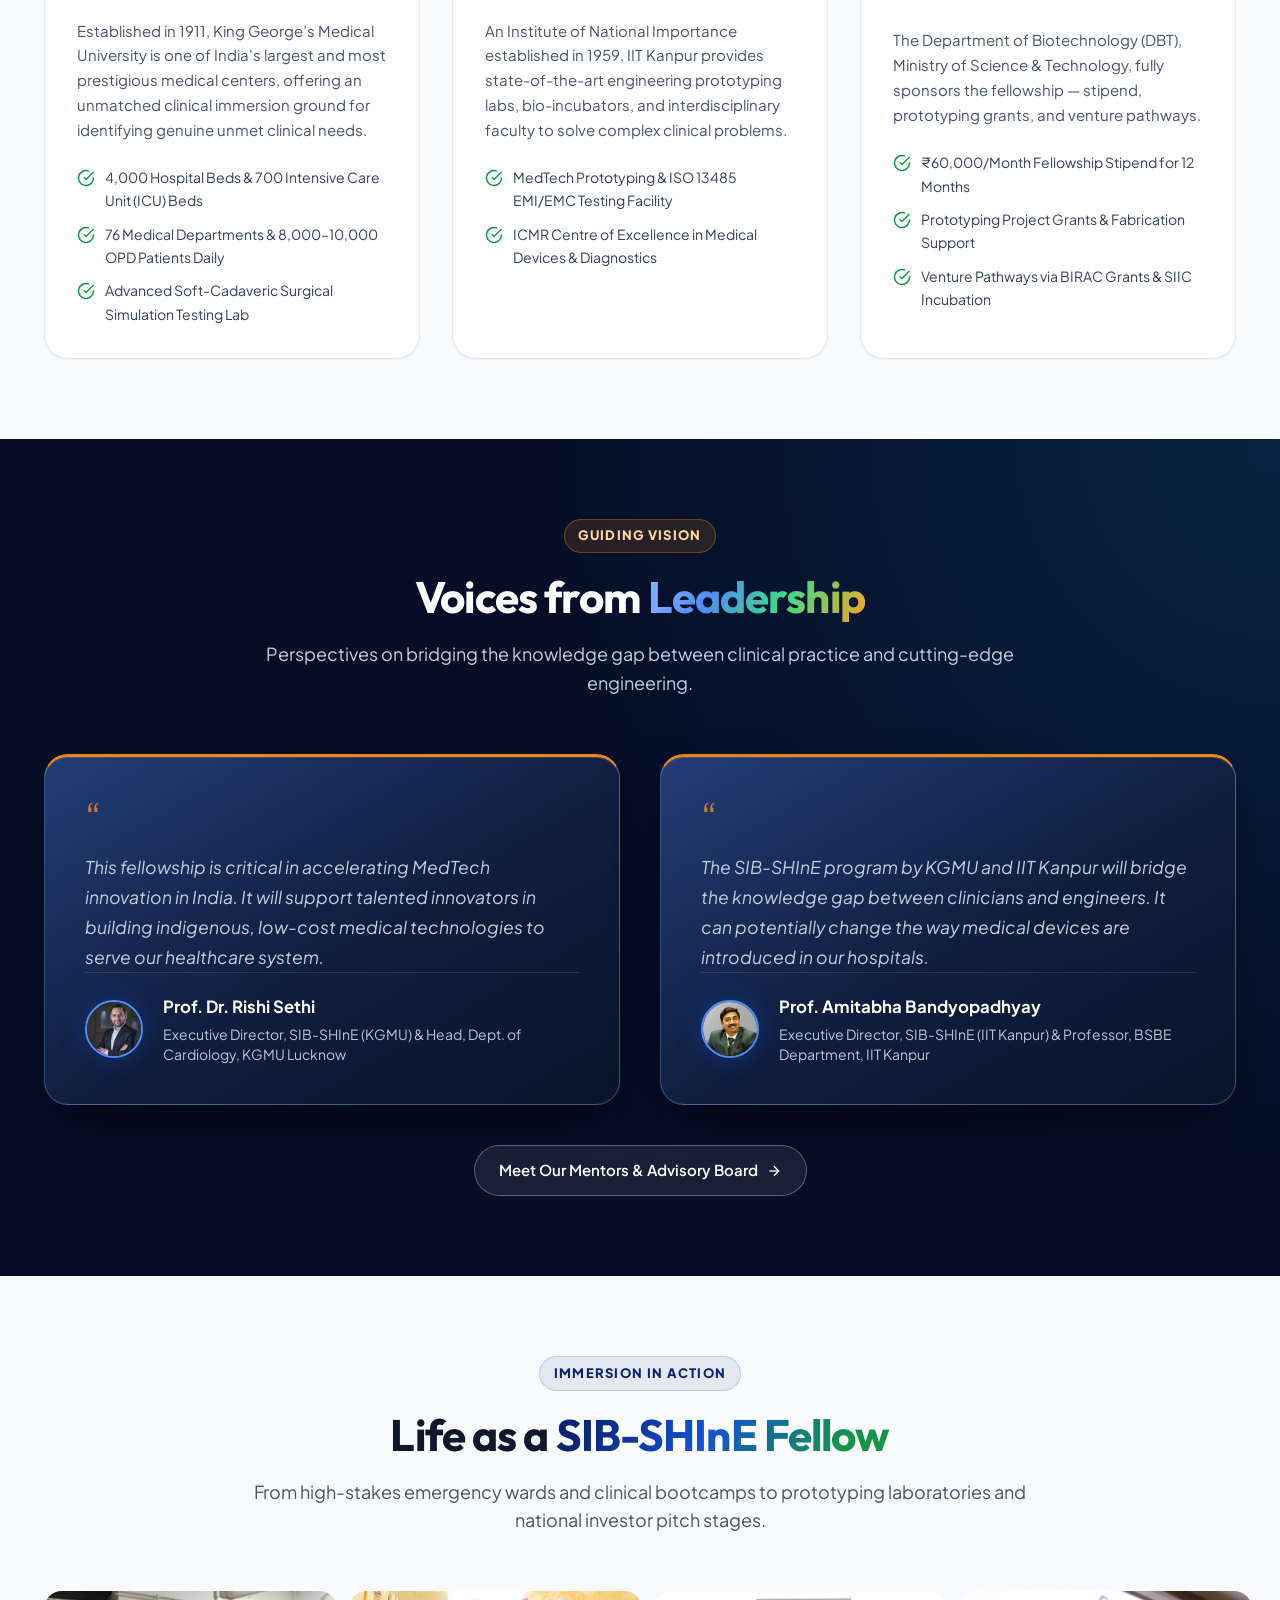
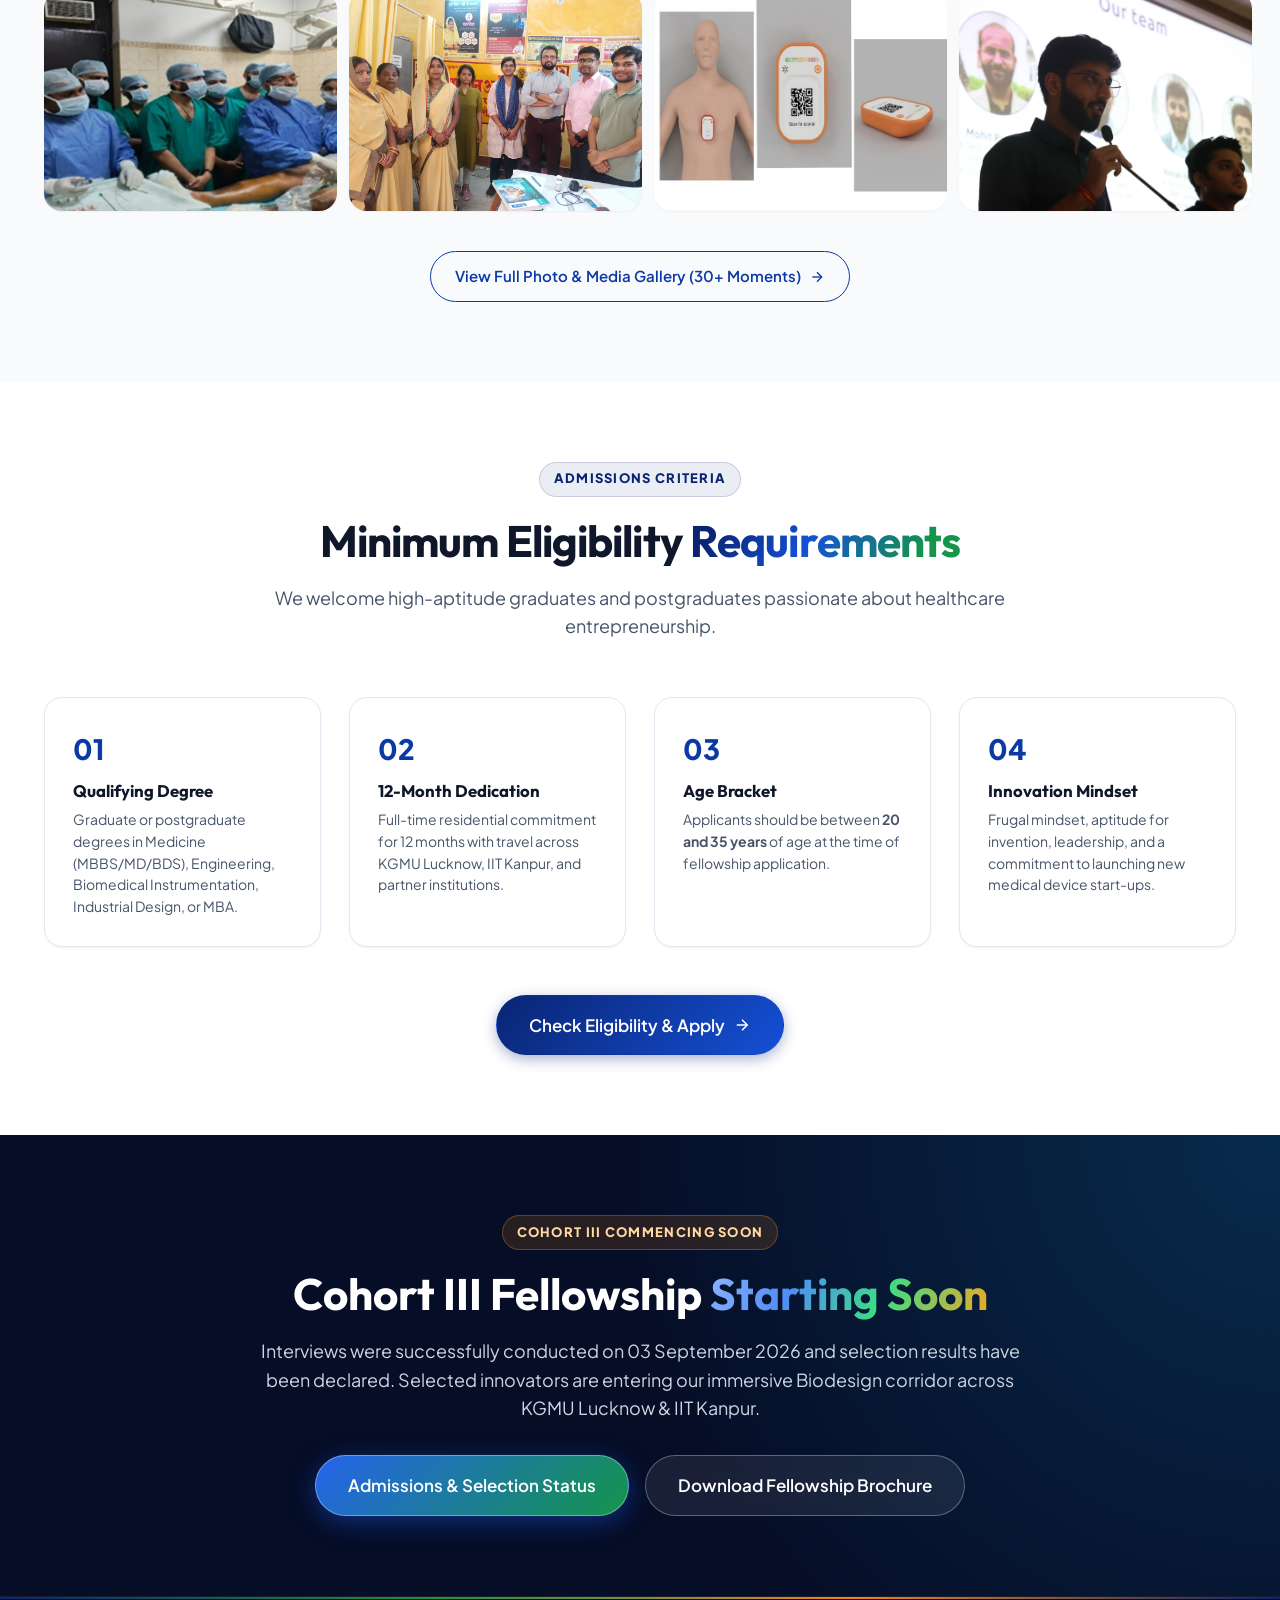
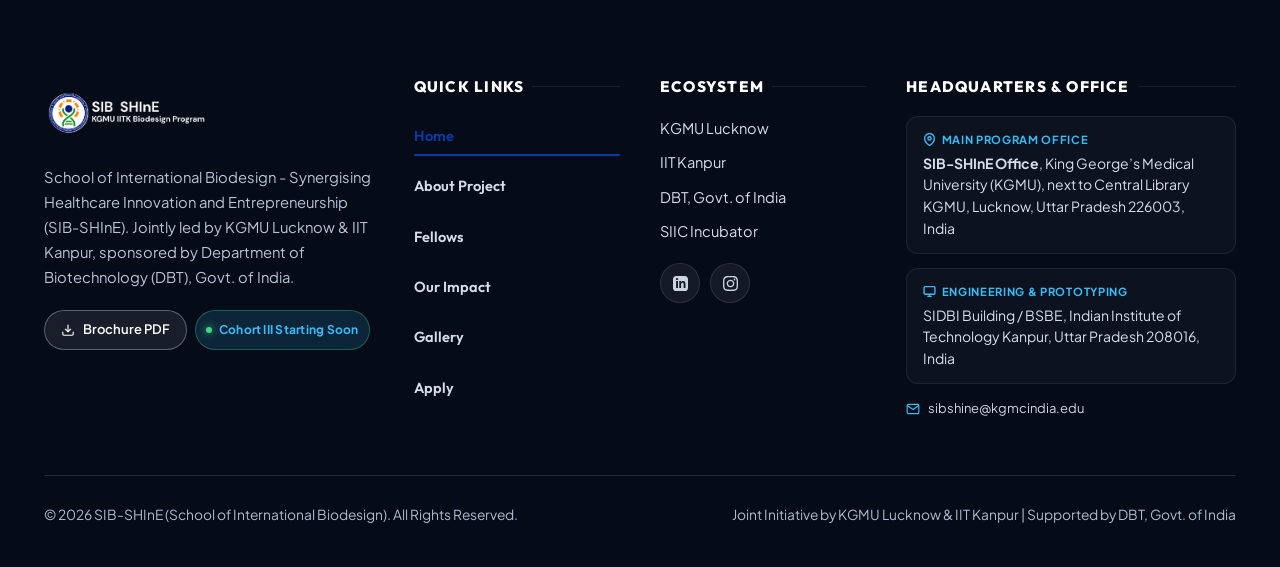
==== commit e9d909df: "Promote hero-slider variation to main index, old index kept as temp" ====
--- a/index.html
+++ b/index.html
@@ -87,21 +87,79 @@
     </div>
   </aside>
 
-  <!-- Hero Section -->
-  <section class="hero" style="background-image: url('assets/images/home/home_banner.webp');">
-    <div class="hero-pattern"></div>
-    <div class="container">
-      <div class="hero-inner">
-        <div class="hero-badge">
-          DBT • KGMU LUCKNOW • IIT KANPUR
-        </div>
-        <h1 class="hero-title">
-          Nurturing HealthTech Leaders — <span class="gradient-text">Made in Bharat, Make for the World</span>
-        </h1>
-        <p class="hero-desc">
-          School of International Biodesign (SIB-SHInE) is an intensive year-long residential fellowship empowering clinicians, engineers, and designers to identify unmet clinical needs and invent indigenous biomedical innovations.
-        </p>
+  <!-- Hero Image Slider -->
+  <section class="hero-slider" id="heroSlider" tabindex="0" aria-label="SIB-SHInE highlights. Use left and right arrow keys to navigate.">
+    <div class="hero-slides">
+      <div class="hero-slide is-active" role="group" aria-roledescription="slide" aria-label="Slide 1 of 8">
+        <div class="hero-slide-bg" style="background-image: url('slider-new/3.jpg');"></div>
+        <div class="hero-slide-shade"></div>
+        <div class="container hero-slide-inner">
+          <div class="hero-slide-text">
+            <span class="hero-slide-kicker">SIB-SHInE Fellowship</span>
+            <h1 class="hero-slide-title">Nurturing HealthTech Leaders — <span class="gradient-text">Made in Bharat, Make for the World</span></h1>
+            <p class="hero-slide-sub">A year-long residential HealthTech fellowship by KGMU Lucknow &amp; IIT Kanpur, sponsored by DBT, Govt. of India.</p>
+            <div class="hero-cta-group" style="margin-top: 1.75rem;">
+              <a href="about.html#program" class="btn btn-primary btn-lg btn-pill">
+                Explore Program
+                <svg width="18" height="18" viewBox="0 0 24 24" fill="none" stroke="currentColor" stroke-width="2"><line x1="5" y1="12" x2="19" y2="12"></line><polyline points="12 5 19 12 12 19"></polyline></svg>
+              </a>
+              <a href="members.html" class="btn btn-outline-white btn-lg btn-pill">
+                View Fellows
+              </a>
+            </div>
+          </div>
+        </div>
+      </div>
+      <div class="hero-slide is-clean" role="group" aria-roledescription="slide" aria-label="Slide 2 of 8">
+        <div class="hero-slide-bg" style="background-image: url('slider-new/1.jpg');"></div>
+        <div class="hero-slide-shade"></div>
+      </div>
+      <div class="hero-slide is-clean" role="group" aria-roledescription="slide" aria-label="Slide 3 of 8">
+        <div class="hero-slide-bg" style="background-image: url('slider-new/2.jpg');"></div>
+        <div class="hero-slide-shade"></div>
+      </div>
+      <div class="hero-slide is-clean" role="group" aria-roledescription="slide" aria-label="Slide 4 of 8">
+        <div class="hero-slide-bg" style="background-image: url('slider-new/4.jpg');"></div>
+        <div class="hero-slide-shade"></div>
+      </div>
+      <div class="hero-slide is-clean" role="group" aria-roledescription="slide" aria-label="Slide 5 of 8">
+        <div class="hero-slide-bg" style="background-image: url('slider-new/5.jpg');"></div>
+        <div class="hero-slide-shade"></div>
+      </div>
+      <div class="hero-slide is-clean" role="group" aria-roledescription="slide" aria-label="Slide 6 of 8">
+        <div class="hero-slide-bg" style="background-image: url('slider-new/6.jpg');"></div>
+        <div class="hero-slide-shade"></div>
+      </div>
+      <div class="hero-slide is-clean" role="group" aria-roledescription="slide" aria-label="Slide 7 of 8">
+        <div class="hero-slide-bg" style="background-image: url('slider-new/7.jpg');"></div>
+        <div class="hero-slide-shade"></div>
+      </div>
+      <div class="hero-slide is-clean" role="group" aria-roledescription="slide" aria-label="Slide 8 of 8">
+        <div class="hero-slide-bg" style="background-image: url('slider-new/8.jpg');"></div>
+        <div class="hero-slide-shade"></div>
+      </div>
+    </div>
+
+    <div class="container hero-static-wrap">
+      <div class="hero-static-text">
+        <span class="hero-slide-kicker">SIB-SHInE Fellowship</span>
+        <h1 class="hero-slide-title">Nurturing HealthTech Leaders — <span class="gradient-text">Made in Bharat, Make for the World</span></h1>
+        <p class="hero-slide-sub">A year-long residential HealthTech fellowship by KGMU Lucknow &amp; IIT Kanpur, sponsored by DBT, Govt. of India.</p>
         <div class="hero-cta-group">
+          <a href="about.html#program" class="btn btn-primary btn-lg btn-pill">
+            Explore Program
+            <svg width="18" height="18" viewBox="0 0 24 24" fill="none" stroke="currentColor" stroke-width="2"><line x1="5" y1="12" x2="19" y2="12"></line><polyline points="12 5 19 12 12 19"></polyline></svg>
+          </a>
+          <a href="members.html" class="btn btn-outline-white btn-lg btn-pill">
+            View Fellows
+          </a>
+        </div>
+      </div>
+    </div>
+
+    <div class="hero-slider-ui">
+      <div class="container hero-slider-ui-inner">
+        <div class="hero-cta-group hero-bar-ctas">
           <a href="about.html#program" class="btn btn-primary btn-lg btn-pill">
             Explore Program
             <svg width="18" height="18" viewBox="0 0 24 24" fill="none" stroke="currentColor" stroke-width="2"><line x1="5" y1="12" x2="19" y2="12"></line><polyline points="12 5 19 12 12 19"></polyline></svg>
@@ -110,27 +168,28 @@
             View SIB-SHInE Fellows
           </a>
         </div>
-
-        <!-- Institutional Alliance Strip -->
-        <div class="hero-partners">
-          <div class="hero-partners-label">Apex Institutional Collaboration</div>
-          <div class="hero-partners-logos">
-            <div class="hero-partner-item">
-              <img src="assets/images/home/biodesign_ecosystem/kgmu_lucknow_logo.png" alt="KGMU Lucknow Logo">
-              <span>KGMU LUCKNOW<br><small style="color: #94a3b8; font-weight: 400;">Clinical Partner</small></span>
-            </div>
-            <div class="hero-partner-item">
-              <img src="assets/images/home/biodesign_ecosystem/iitk_logo.png" alt="IIT Kanpur Logo">
-              <span>IIT KANPUR<br><small style="color: #94a3b8; font-weight: 400;">Engineering Partner</small></span>
-            </div>
-            <div class="hero-partner-item">
-              <img src="assets/images/program/program_partners/dbt.png" alt="DBT Logo">
-              <span>DBT GOVT. OF INDIA<br><small style="color: #94a3b8; font-weight: 400;">Sponsoring Partner</small></span>
-            </div>
-          </div>
-        </div>
-      </div>
-    </div>
+        <div class="hero-slider-controls">
+          <button class="hero-arrow hero-prev" type="button" aria-label="Previous slide">
+            <svg width="20" height="20" viewBox="0 0 24 24" fill="none" stroke="currentColor" stroke-width="2.5" stroke-linecap="round" stroke-linejoin="round"><polyline points="15 18 9 12 15 6"></polyline></svg>
+          </button>
+          <div class="hero-dots" role="tablist" aria-label="Slides">
+          <button type="button" class="hero-dot is-active" role="tab" aria-label="Go to slide 1"></button>
+          <button type="button" class="hero-dot" role="tab" aria-label="Go to slide 2"></button>
+          <button type="button" class="hero-dot" role="tab" aria-label="Go to slide 3"></button>
+          <button type="button" class="hero-dot" role="tab" aria-label="Go to slide 4"></button>
+          <button type="button" class="hero-dot" role="tab" aria-label="Go to slide 5"></button>
+          <button type="button" class="hero-dot" role="tab" aria-label="Go to slide 6"></button>
+          <button type="button" class="hero-dot" role="tab" aria-label="Go to slide 7"></button>
+          <button type="button" class="hero-dot" role="tab" aria-label="Go to slide 8"></button>
+          </div>
+          <span class="hero-counter" aria-live="polite">01 / 08</span>
+          <button class="hero-arrow hero-next" type="button" aria-label="Next slide">
+            <svg width="20" height="20" viewBox="0 0 24 24" fill="none" stroke="currentColor" stroke-width="2.5" stroke-linecap="round" stroke-linejoin="round"><polyline points="9 18 15 12 9 6"></polyline></svg>
+          </button>
+        </div>
+      </div>
+    </div>
+    <div class="hero-progress"><span id="heroProgress"></span></div>
   </section>
 
   <!-- Impact Metrics Strip -->
--- a/assets/css/main.css
+++ b/assets/css/main.css
@@ -241,6 +241,17 @@
   color: transparent;
 }
 
+/* Hero slider lives over photos: light gradient + glow for legibility */
+.hero-slider .gradient-text {
+  background: linear-gradient(115deg, #a8c8ff 0%, #6ea8ff 35%, #5eead4 70%, #fcd34d 100%);
+  -webkit-background-clip: text;
+  background-clip: text;
+  -webkit-text-fill-color: transparent;
+  color: transparent;
+  text-shadow: none;
+  filter: drop-shadow(0 2px 14px rgba(0, 0, 0, 0.65));
+}
+
 .gradient-gold {
   background: linear-gradient(135deg, #fbbf24 0%, #d97706 100%);
   -webkit-background-clip: text;
@@ -3165,3 +3176,405 @@
     flex-basis: 100%;
   }
 }
+
+/* --- Homepage Hero Image Slider (index-slider.html) --- */
+.hero-slider {
+  position: relative;
+  min-height: 560px;
+  height: calc(100vh - 7rem);
+  max-height: 860px;
+  overflow: hidden;
+  background: var(--color-navy-950);
+  color: #ffffff;
+  outline: none;
+}
+
+.hero-slider:focus-visible {
+  outline: 2px solid var(--color-blue-400);
+  outline-offset: -2px;
+}
+
+.hero-slides,
+.hero-slide {
+  position: absolute;
+  inset: 0;
+}
+
+.hero-slide {
+  opacity: 0;
+  visibility: hidden;
+  transition: opacity 1s ease, visibility 0s linear 1s;
+}
+
+.hero-slide.is-active {
+  opacity: 1;
+  visibility: visible;
+  transition: opacity 1s ease;
+  z-index: 1;
+}
+
+.hero-slide-bg {
+  position: absolute;
+  inset: 0;
+  background-size: cover;
+  background-position: center 30%;
+  background-repeat: no-repeat;
+  transform: scale(1.12);
+}
+
+.hero-slide.is-active .hero-slide-bg {
+  animation: heroZoom 6.5s ease-out forwards;
+}
+
+@keyframes heroZoom {
+  from { transform: scale(1.12); }
+  to { transform: scale(1.02); }
+}
+
+.hero-slide-shade {
+  position: absolute;
+  inset: 0;
+  background: linear-gradient(100deg, rgba(6, 13, 38, 0.93) 0%, rgba(6, 13, 38, 0.75) 36%, rgba(6, 13, 38, 0.28) 62%, rgba(6, 13, 38, 0.45) 100%);
+}
+
+.hero-slide-shade::after {
+  content: '';
+  position: absolute;
+  left: 0;
+  right: 0;
+  bottom: 0;
+  height: 42%;
+  background: linear-gradient(to top, rgba(6, 13, 38, 0.88), transparent);
+}
+
+.hero-slide-inner {
+  position: relative;
+  z-index: 2;
+  height: 100%;
+  display: flex;
+  align-items: center;
+  padding-bottom: 7rem;
+}
+
+.hero-slide-text {
+  max-width: 800px;
+}
+
+.hero-slide-kicker {
+  display: inline-block;
+  font-size: 0.78rem;
+  font-weight: 800;
+  letter-spacing: 0.14em;
+  text-transform: uppercase;
+  color: #ffd9a0;
+  background: rgba(238, 134, 20, 0.16);
+  border: 1px solid rgba(238, 134, 20, 0.45);
+  padding: 0.4rem 1rem;
+  border-radius: 9999px;
+  margin-bottom: 1.1rem;
+}
+
+.hero-slide-title {
+  font-family: var(--font-heading);
+  font-size: clamp(2rem, 4.6vw, 3.4rem);
+  font-weight: 800;
+  letter-spacing: -0.02em;
+  line-height: 1.12;
+  color: #ffffff;
+  margin-bottom: 1rem;
+  text-wrap: balance;
+  text-shadow: 0 2px 30px rgba(0, 0, 0, 0.4);
+}
+
+.hero-slide-sub {
+  font-size: clamp(1rem, 1.8vw, 1.2rem);
+  color: #dbe4f0;
+  line-height: 1.6;
+  max-width: 640px;
+  margin: 0;
+}
+
+.hero-slide-text > * {
+  opacity: 0;
+}
+
+.hero-slide.is-active .hero-slide-text > * {
+  animation: heroRise 0.8s cubic-bezier(0.22, 0.8, 0.3, 1) forwards;
+}
+
+.hero-slide.is-active .hero-slide-text > *:nth-child(2) {
+  animation-delay: 0.12s;
+}
+
+.hero-slide.is-active .hero-slide-text > *:nth-child(3) {
+  animation-delay: 0.24s;
+}
+
+.hero-slide.is-active .hero-slide-text > *:nth-child(4) {
+  animation-delay: 0.36s;
+}
+
+@keyframes heroRise {
+  from { opacity: 0; transform: translateY(26px); }
+  to { opacity: 1; transform: none; }
+}
+
+.hero-slider-ui {
+  position: absolute;
+  z-index: 3;
+  left: 0;
+  right: 0;
+  bottom: 4.5rem;
+}
+
+@media (max-height: 760px) {
+  .hero-slide-title {
+    font-size: clamp(1.8rem, 4vw, 2.6rem);
+  }
+
+  .hero-slide-sub {
+    font-size: 1rem;
+  }
+
+  .hero-slide-inner {
+    padding-bottom: 6.5rem;
+  }
+
+  .hero-slider-ui {
+    bottom: 4.25rem;
+  }
+}
+
+@media (min-width: 769px) {
+  .hero-slide.is-clean .hero-slide-inner {
+    display: none;
+  }
+
+  .hero-slide.is-clean .hero-slide-shade {
+    background: linear-gradient(to top, rgba(6, 13, 38, 0.5), transparent 30%);
+  }
+
+  .hero-slide.is-clean .hero-slide-shade::after {
+    height: 26%;
+  }
+}
+
+.hero-slider-ui-inner {
+  display: flex;
+  align-items: center;
+  justify-content: space-between;
+  gap: 1.5rem;
+  flex-wrap: wrap;
+}
+
+.hero-bar-ctas {
+  display: flex;
+  align-items: center;
+  gap: 1rem;
+  flex-wrap: wrap;
+  margin-bottom: 0;
+}
+
+@media (max-width: 768px) {
+  .hero-bar-ctas {
+    display: none;
+  }
+}
+
+@media (min-width: 769px) {
+  .hero-slide-text .hero-cta-group {
+    display: none;
+  }
+}
+
+.hero-slider-controls {
+  display: flex;
+  align-items: center;
+  gap: 0.9rem;
+  background: rgba(6, 13, 38, 0.45);
+  border: 1px solid rgba(255, 255, 255, 0.18);
+  border-radius: 9999px;
+  padding: 0.5rem 0.9rem;
+  backdrop-filter: blur(10px);
+}
+
+.hero-arrow {
+  width: 48px;
+  height: 48px;
+  display: inline-flex;
+  align-items: center;
+  justify-content: center;
+  color: #ffffff;
+  background: rgba(255, 255, 255, 0.1);
+  border: 1.5px solid rgba(255, 255, 255, 0.3);
+  border-radius: 50%;
+  cursor: pointer;
+  backdrop-filter: blur(8px);
+  transition: all 0.25s ease;
+}
+
+.hero-arrow:hover {
+  background: linear-gradient(135deg, var(--color-navy-900) 0%, var(--color-blue-500) 100%);
+  border-color: rgba(255, 255, 255, 0.6);
+  box-shadow: 0 6px 20px rgba(20, 80, 214, 0.5);
+  transform: scale(1.06);
+}
+
+.hero-arrow:active {
+  transform: scale(0.96);
+}
+
+.hero-dots {
+  display: flex;
+  align-items: center;
+  gap: 0.5rem;
+}
+
+.hero-dot {
+  width: 8px;
+  height: 8px;
+  padding: 0;
+  border: 0;
+  border-radius: 9999px;
+  background: rgba(255, 255, 255, 0.3);
+  cursor: pointer;
+  transition: all 0.3s ease;
+}
+
+.hero-dot:hover {
+  background: rgba(255, 255, 255, 0.6);
+}
+
+.hero-dot.is-active {
+  width: 28px;
+  background: linear-gradient(90deg, var(--color-blue-400), var(--color-teal-400));
+}
+
+.hero-counter {
+  font-family: var(--font-heading);
+  font-weight: 700;
+  font-size: 0.875rem;
+  letter-spacing: 0.08em;
+  color: #cbd5e1;
+  min-width: 4rem;
+}
+
+.hero-progress {
+  position: absolute;
+  bottom: 0;
+  left: 0;
+  right: 0;
+  height: 4px;
+  background: rgba(255, 255, 255, 0.15);
+  z-index: 4;
+}
+
+.hero-progress span {
+  display: block;
+  height: 100%;
+  width: 0;
+  background: linear-gradient(90deg, var(--color-blue-400), var(--color-teal-400));
+}
+
+.hero-progress span.playing {
+  animation: heroBar 5s linear forwards;
+}
+
+@keyframes heroBar {
+  from { width: 0; }
+  to { width: 100%; }
+}
+
+.hero-static-wrap {
+  display: none;
+}
+
+@media (max-width: 768px) {
+  .hero-slider {
+    min-height: 0;
+    height: calc(100vw * 1050 / 2240 + 33.5rem);
+    max-height: none;
+  }
+
+  .hero-slide-bg {
+    background-size: contain;
+    background-position: center top;
+    background-color: var(--color-navy-950);
+    animation: none;
+    transform: none;
+  }
+
+  .hero-slide-shade {
+    background: linear-gradient(to top, rgba(6, 13, 38, 0.92) 0%, rgba(6, 13, 38, 0.4) 38%, transparent 58%);
+  }
+
+  .hero-slide-inner {
+    display: none;
+  }
+
+  .hero-static-wrap {
+    display: block;
+    position: absolute;
+    z-index: 2;
+    left: 0;
+    right: 0;
+    top: calc(100vw * 1050 / 2240 + 0.75rem);
+    bottom: auto;
+  }
+
+  .hero-static-text {
+    max-width: 640px;
+  }
+
+  .hero-slide-kicker {
+    font-size: 0.68rem;
+    padding: 0.32rem 0.8rem;
+  }
+
+  .hero-slide-title {
+    font-size: clamp(1.65rem, 7.5vw, 2.2rem);
+    line-height: 1.3;
+    margin-bottom: 1.1rem;
+  }
+
+  .hero-slide-sub {
+    font-size: 0.95rem;
+    line-height: 1.75;
+  }
+
+  .hero-slide-text .hero-cta-group,
+  .hero-static-text .hero-cta-group {
+    flex-direction: row;
+    align-items: stretch;
+    gap: 0.5rem;
+    margin-top: 1.5rem;
+  }
+
+  .hero-slide-text .hero-cta-group .btn,
+  .hero-static-text .hero-cta-group .btn {
+    flex: 1 1 0;
+    justify-content: center;
+    white-space: nowrap;
+    padding: 0.65rem 0.25rem;
+    font-size: 0.8rem;
+  }
+
+  .hero-slider-ui {
+    bottom: 4.5rem;
+  }
+
+  .hero-slider-ui-inner {
+    justify-content: center;
+  }
+
+  .hero-slider-controls {
+    gap: 0.7rem;
+    padding: 0.4rem 0.7rem;
+  }
+
+  .hero-arrow {
+    width: 42px;
+    height: 42px;
+  }
+
+}
